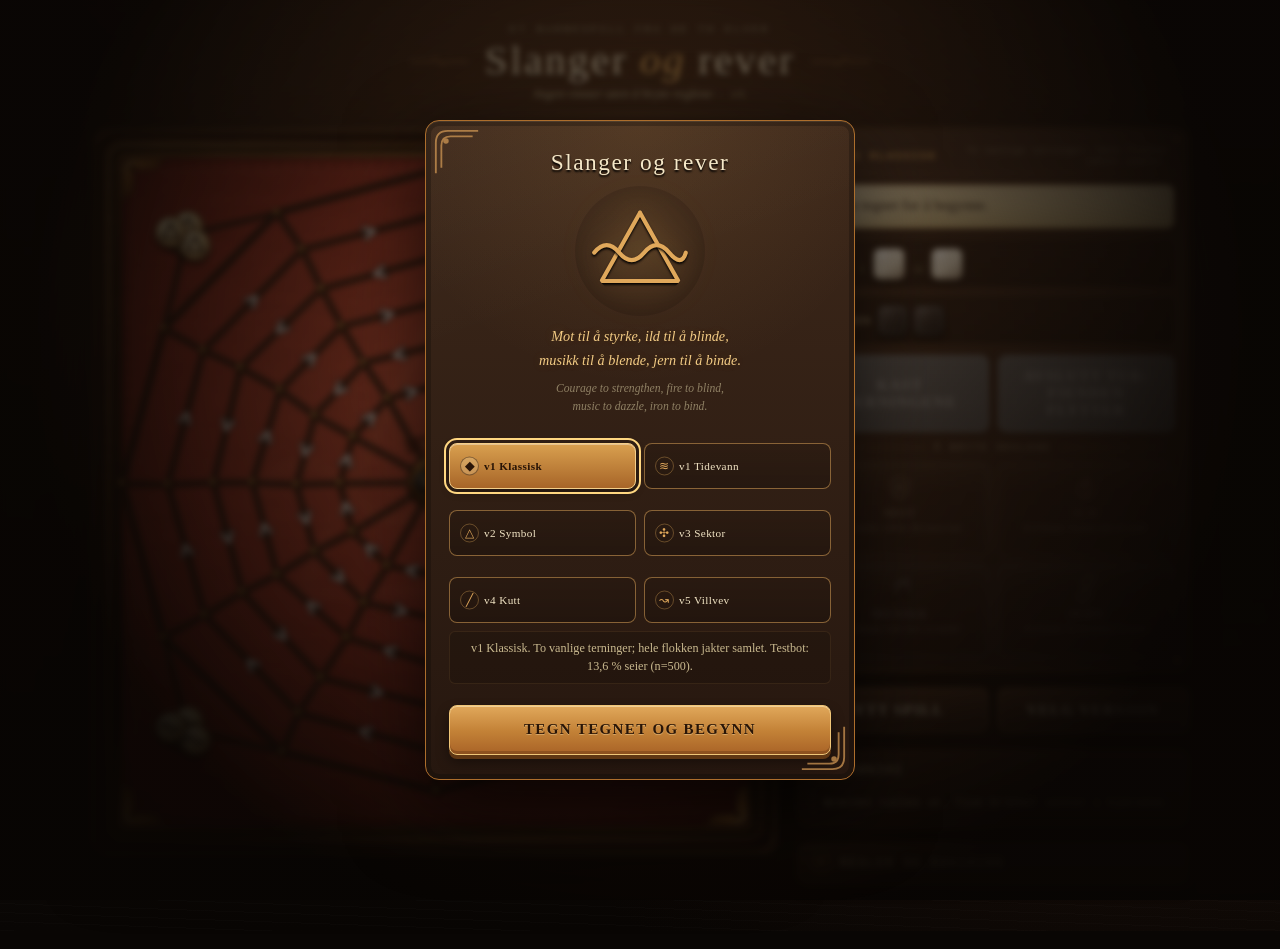
==== slanger-og-rever.html @ 3e31c3b3 "First upload" ====
<!doctype html>
<html lang="no">
<head>
<meta charset="utf-8">
<meta name="viewport" content="width=device-width, initial-scale=1, viewport-fit=cover">
<meta name="theme-color" content="#17100b">
<link rel="icon" href="data:image/svg+xml,%3Csvg xmlns='http://www.w3.org/2000/svg' viewBox='0 0 64 64'%3E%3Crect width='64' height='64' rx='12' fill='%2321160f'/%3E%3Cpath d='M32 8 54 50H10Z' fill='none' stroke='%23d9a052' stroke-width='5' stroke-linejoin='round'/%3E%3Cpath d='M4 33q8-11 16 0t16 0t16 0t16 0' fill='none' stroke='%23f0c879' stroke-width='4' stroke-linecap='round'/%3E%3C/svg%3E">
<title>Slanger og rever</title>
<style>
:root{
  color-scheme:dark;
  --table:#17100b;
  --table-deep:#090604;
  --table-glow:#4b2b18;
  --cloth:#a53324;
  --cloth-deep:#5d160f;
  --cloth-light:#c45238;
  --ink:#160d08;
  --ink-soft:#2d180e;
  --wood:#ecd9a8;
  --wood-light:#fff0c9;
  --wood-shadow:#aa824b;
  --wood-dark:#6d4727;
  --parchment:#f2e5c5;
  --parchment-dim:#c9b98f;
  --parchment-faint:#8f8064;
  --bronze:#ad6e2c;
  --bronze-bright:#e0a85b;
  --bronze-pale:#f2cb84;
  --bronze-dark:#65401a;
  --danger:#efbe54;
  --leather:#352317;
  --leather-deep:#21150f;
  --iron:#22201e;
  --focus:#ffd781;
  --radius:12px;
}
*{box-sizing:border-box;margin:0;padding:0;-webkit-tap-highlight-color:transparent}
html{background:var(--table-deep);scroll-behavior:smooth}
html,body{color:var(--parchment);font-family:Georgia,'Iowan Old Style','Palatino Linotype',serif}
body{
  min-height:100dvh;display:flex;flex-direction:column;align-items:center;position:relative;overflow-x:hidden;
  background:
    radial-gradient(1100px 560px at 50% -130px,rgba(140,78,37,.42),transparent 68%),
    radial-gradient(750px 460px at 15% 28%,rgba(87,47,24,.22),transparent 72%),
    radial-gradient(850px 520px at 88% 74%,rgba(63,31,17,.24),transparent 74%),
    repeating-linear-gradient(2deg,rgba(255,255,255,.012) 0 1px,transparent 1px 9px),
    linear-gradient(180deg,#261a12 0%,var(--table) 45%,var(--table-deep) 100%);
}
body::before{
  content:"";position:fixed;inset:0;pointer-events:none;z-index:-1;opacity:.25;
  background:
    repeating-radial-gradient(ellipse at 35% 20%,transparent 0 17px,rgba(234,188,116,.025) 18px 19px,transparent 20px 43px),
    linear-gradient(90deg,transparent 0 48%,rgba(0,0,0,.08) 50%,transparent 52%);
  mix-blend-mode:screen;
}
button,input,select,textarea{font:inherit}
button{touch-action:manipulation}
button:focus-visible,summary:focus-visible{outline:2px solid var(--focus);outline-offset:3px}

header{width:100%;max-width:650px;padding:19px 14px 9px;text-align:center;position:relative}
header::after{content:"";display:block;width:min(330px,72vw);height:1px;margin:11px auto 0;background:linear-gradient(90deg,transparent,rgba(224,168,91,.5),transparent)}
.eyebrow{font-family:ui-monospace,'Cascadia Mono',Menlo,Consolas,monospace;font-size:.61rem;letter-spacing:.32em;text-transform:uppercase;color:var(--parchment-dim);text-shadow:0 1px 0 #000}
h1{display:flex;align-items:center;justify-content:center;gap:12px;font-size:clamp(1.9rem,5vw,2.55rem);font-weight:400;letter-spacing:.065em;color:var(--parchment);line-height:1.08;margin-top:4px;text-shadow:0 2px 1px rgba(0,0,0,.8),0 0 22px rgba(224,168,91,.09)}
h1::before,h1::after{content:"";width:clamp(22px,8vw,68px);height:7px;opacity:.7;background:center/100% 100% no-repeat url("data:image/svg+xml,%3Csvg xmlns='http://www.w3.org/2000/svg' viewBox='0 0 100 12'%3E%3Cpath d='M1 6h36l7-5 12 10 7-5h36' fill='none' stroke='%23d49a55' stroke-width='2' stroke-linecap='round'/%3E%3C/svg%3E")}
h1::after{transform:scaleX(-1)}
h1 em{font-style:italic;color:var(--bronze-bright)}
.subtitle{font-style:italic;font-size:.84rem;color:var(--parchment-dim);margin-top:3px;text-shadow:0 1px 1px #000}
.vtag{font-style:normal;font-family:ui-monospace,monospace;font-size:.64rem;letter-spacing:.12em;opacity:.78}

main{width:100%;max-width:650px;padding:5px 12px 46px;display:flex;flex-direction:column;gap:12px}
#boardwrap{
  width:100%;position:relative;isolation:isolate;border-radius:16px;overflow:hidden;padding:3px;
  background:linear-gradient(145deg,#7b4a25 0%,#2b170d 34%,#160c08 64%,#704321 100%);
  border:1px solid rgba(235,180,98,.24);
  box-shadow:0 22px 48px rgba(0,0,0,.58),0 3px 8px rgba(0,0,0,.66),inset 0 1px 0 rgba(255,223,160,.18),inset 0 0 0 3px rgba(17,8,4,.65);
  animation:boardArrive .55s cubic-bezier(.2,.8,.2,1) both;
}
#boardwrap::before{content:"";position:absolute;inset:5px;border-radius:12px;pointer-events:none;z-index:2;box-shadow:inset 0 0 0 1px rgba(255,210,125,.14),inset 0 0 32px rgba(0,0,0,.2)}
#boardwrap::after{content:"";position:absolute;inset:3px;border-radius:13px;pointer-events:none;z-index:8;opacity:0}
#boardwrap.fx-mot::after{background:radial-gradient(circle at 50% 54%,rgba(255,214,111,.7),rgba(226,153,48,.16) 37%,transparent 68%);animation:powerBloom .72s ease-out}
#boardwrap.fx-ild::after{background:radial-gradient(circle at 50% 70%,rgba(255,126,46,.75),rgba(191,35,16,.2) 42%,transparent 72%);animation:powerBloom .78s ease-out}
#boardwrap.fx-mus::after{background:radial-gradient(circle at 30% 30%,rgba(140,188,197,.5),transparent 33%),radial-gradient(circle at 72% 68%,rgba(190,132,211,.45),transparent 40%);animation:powerBloom .92s ease-out}
#boardwrap.fx-jern::after{background:radial-gradient(circle at 50% 50%,rgba(221,230,226,.48),rgba(90,101,100,.14) 37%,transparent 70%);animation:powerBloom .72s ease-out}
#boardwrap>svg{display:block;width:100%;height:auto;user-select:none;touch-action:manipulation}

/* board pieces and interaction */
.piece{transition:transform .28s cubic-bezier(.2,.7,.2,1),filter .18s ease,opacity .18s ease;transform-box:fill-box;transform-origin:center;will-change:transform}
.dark-piece{transition:transform .36s cubic-bezier(.18,.72,.18,1),filter .18s ease,opacity .18s ease;will-change:transform}
.dark-piece.enemy-moving{filter:url(#pieceShadow) drop-shadow(0 0 9px rgba(255,214,133,.78))}
.tapnode{fill:transparent;cursor:pointer}
.tapnode:focus{outline:none;fill:rgba(239,190,84,.12);stroke:var(--bronze-pale);stroke-width:3.2;filter:url(#softGlow)}
.route-arrow,.route-arrow-glow{transition:stroke .18s ease,opacity .18s ease,stroke-width .18s ease}
#routeLegend{display:flex;align-items:center;justify-content:center;gap:8px 13px;flex-wrap:wrap;padding:5px 7px 1px;font:600 .58rem/1.25 ui-monospace,'Cascadia Mono',Menlo,monospace;letter-spacing:.06em;text-transform:uppercase;color:var(--parchment-dim)}
#routeLegend[hidden]{display:none}
.route-goal{width:100%;text-align:center;color:var(--bronze-pale);letter-spacing:.12em}
.route-key{display:inline-flex;align-items:center;gap:5px;white-space:nowrap}
.route-swatch{width:17px;height:4px;border-radius:4px;box-shadow:0 0 6px currentColor}
.route-swatch.shortest{color:#79e59a;background:currentColor}
.route-swatch.detour{color:#ffd166;background:currentColor}
.route-swatch.dead{color:#ff7868;background:currentColor}
.legal-link{stroke:rgba(246,201,107,.45);stroke-width:5;stroke-linecap:round;filter:url(#softGlow);pointer-events:none}
.legal-ring{fill:rgba(255,211,112,.08);stroke:var(--danger);stroke-width:3.4;filter:url(#softGlow);pointer-events:none;transform-box:fill-box;transform-origin:center;animation:legalPulse 1.35s ease-in-out infinite}
.legal-core{fill:var(--bronze-pale);stroke:#6d3b12;stroke-width:1.4;pointer-events:none}
.active-node-ring{fill:none;stroke:rgba(255,236,178,.62);stroke-width:2.2;stroke-dasharray:4 5;pointer-events:none;transform-box:fill-box;transform-origin:center;animation:slowSpin 8s linear infinite}
.selection-ring{opacity:0;fill:none;stroke:var(--bronze-pale);stroke-width:2.8;stroke-dasharray:6 4;filter:url(#softGlow);transform-box:fill-box;transform-origin:center}
.p-select .selection-ring{opacity:1;animation:selectedPulse 1.25s ease-in-out infinite}
.p-select{filter:url(#pieceShadow) drop-shadow(0 0 8px rgba(255,216,133,.66))}
.token-face{transition:opacity .18s ease,filter .18s ease}
.binding-mark{display:none;pointer-events:none}
.bound .binding-mark{display:block}
.bound .token-face{opacity:.52;filter:saturate(.35) brightness(.78)}
.dark-piece{outline:none}
.dark-piece.bind-target{cursor:pointer;transition:none;filter:url(#pieceShadow) drop-shadow(0 0 9px rgba(239,190,84,.96));animation:bindTarget 1.05s ease-in-out infinite}
.dark-piece.bind-target:focus{filter:url(#pieceShadow) drop-shadow(0 0 13px rgba(255,232,164,1))}
.fox-hopping{transition:transform .26s cubic-bezier(.16,.76,.18,1),filter .2s ease,opacity .18s ease;filter:url(#pieceShadow) drop-shadow(0 -9px 7px rgba(255,231,172,.82))}
.fox-over-marker{fill:rgba(131,193,214,.12);stroke:#8ec7da;stroke-width:3;stroke-dasharray:6 4;filter:url(#softGlow)}
.fox-over-core{fill:none;stroke:rgba(221,243,250,.9);stroke-width:2.1;stroke-linecap:round;stroke-linejoin:round;filter:url(#softGlow)}
.fox-land-marker{fill:rgba(239,190,84,.12);stroke:#efbe54;stroke-width:3.8;filter:url(#softGlow);animation:legalPulse 1s ease-in-out infinite}
.fox-land-outer{fill:none;stroke:rgba(255,235,186,.78);stroke-width:1.7;stroke-dasharray:2 4;filter:url(#softGlow)}
.fox-land-core{fill:#f2cb84;stroke:#6d3b12;stroke-width:1.3}
.sector-touch{fill:rgba(239,190,84,.08);stroke:var(--danger);stroke-width:4;opacity:.95;filter:url(#softGlow)}
.sector-home{stroke:var(--danger);stroke-width:9;stroke-linecap:round;opacity:.25;filter:url(#softGlow)}
.sector-label{fill:var(--bronze-pale);font:700 15px Georgia,serif;paint-order:stroke;stroke:var(--cloth-deep);stroke-width:4px}

/* HUD */
#hud{
  position:relative;overflow:hidden;border-radius:var(--radius);padding:12px;display:flex;flex-direction:column;gap:10px;
  background:
    radial-gradient(circle at 10px 10px,var(--bronze-bright) 0 1px,var(--bronze-dark) 1.5px 3px,transparent 3.5px),
    radial-gradient(circle at calc(100% - 10px) 10px,var(--bronze-bright) 0 1px,var(--bronze-dark) 1.5px 3px,transparent 3.5px),
    radial-gradient(circle at 10px calc(100% - 10px),var(--bronze-bright) 0 1px,var(--bronze-dark) 1.5px 3px,transparent 3.5px),
    radial-gradient(circle at calc(100% - 10px) calc(100% - 10px),var(--bronze-bright) 0 1px,var(--bronze-dark) 1.5px 3px,transparent 3.5px),
    linear-gradient(155deg,rgba(255,255,255,.035),transparent 28%),
    linear-gradient(180deg,#412b1d 0%,var(--leather) 43%,var(--leather-deep) 100%);
  border:1px solid rgba(221,155,72,.46);
  box-shadow:0 12px 30px rgba(0,0,0,.4),inset 0 1px 0 rgba(255,231,186,.08),inset 0 0 0 3px rgba(17,9,5,.28);
}
#hud::before{content:"";position:absolute;inset:5px;border:1px solid rgba(224,168,91,.1);border-radius:8px;pointer-events:none}
#modebar{display:flex;align-items:center;gap:8px;min-height:28px;padding:3px 7px 5px;border-bottom:1px solid rgba(224,168,91,.22);font-family:ui-monospace,'Cascadia Mono',Menlo,monospace;text-transform:uppercase;letter-spacing:.12em}
#modebar::before{content:"◆";display:grid;place-items:center;width:22px;height:22px;color:var(--bronze-pale);font-size:.72rem;border:1px solid rgba(224,168,91,.5);border-radius:50%;background:rgba(0,0,0,.2);box-shadow:inset 0 0 0 2px rgba(255,224,168,.04)}
body[data-mode="tidevann"] #modebar::before{content:"≋"}
body[data-mode="symbol"] #modebar::before{content:"△"}
body[data-mode="sektor"] #modebar::before{content:"✣"}
body[data-mode="kutt"] #modebar::before{content:"╱"}
body[data-mode="villvev"] #modebar::before{content:"↝"}
#modeBadge{color:var(--bronze-bright);font-size:.67rem;font-weight:700;white-space:nowrap}
#modeDescriptor{margin-left:auto;color:var(--parchment-faint);font-size:.57rem;letter-spacing:.05em;text-align:right;text-transform:none;line-height:1.25}
#status{position:relative;font-size:.94rem;line-height:1.45;min-height:3em;color:#2a1a0e;padding:10px 12px 10px 16px;border-radius:8px;background:
  linear-gradient(100deg,rgba(255,255,255,.25),transparent 32%),
  linear-gradient(180deg,#ead9ad,#cdb984);
  border:1px solid #7a5429;box-shadow:inset 0 0 18px rgba(96,53,16,.14),0 3px 7px rgba(0,0,0,.3);text-shadow:0 1px rgba(255,255,255,.35)}
#status::before{content:"";position:absolute;left:6px;top:8px;bottom:8px;width:3px;border-radius:3px;background:linear-gradient(var(--bronze-dark),var(--bronze-bright),var(--bronze-dark))}
#status b{color:#713510;font-weight:700}
#dicerow{display:grid;grid-template-columns:minmax(0,1fr) minmax(0,1fr);gap:8px;font-family:ui-monospace,'Cascadia Mono',Menlo,Consolas,monospace;font-size:.66rem;letter-spacing:.09em;text-transform:uppercase;color:var(--parchment-dim)}
.dicegrp{display:flex;align-items:center;align-content:center;gap:6px;min-height:49px;padding:7px 8px;border-radius:8px;background:linear-gradient(180deg,rgba(0,0,0,.22),rgba(0,0,0,.34));border:1px solid rgba(224,168,91,.18);box-shadow:inset 0 1px 6px rgba(0,0,0,.4)}
.die{width:32px;height:32px;border-radius:7px;position:relative;background:
  radial-gradient(circle at 30% 20%,rgba(255,255,255,.55),transparent 24%),
  linear-gradient(145deg,var(--wood-light),var(--wood) 55%,var(--wood-shadow));
  border:1px solid #8d6636;box-shadow:inset 0 -3px 2px rgba(104,66,25,.32),inset 0 1px 1px rgba(255,255,255,.55),0 3px 5px rgba(0,0,0,.46);display:grid;grid-template:repeat(3,1fr)/repeat(3,1fr);padding:4px;gap:1px;animation:dieDrop .22s ease-out both}
.die::after{content:"";position:absolute;inset:2px;border-radius:5px;border:1px solid rgba(255,255,255,.2);pointer-events:none}
.die.enemy{background:radial-gradient(circle at 30% 20%,rgba(255,255,255,.08),transparent 25%),linear-gradient(145deg,#574333,#2e2219 58%,#18110c);border-color:#17100b;box-shadow:inset 0 -3px 2px rgba(0,0,0,.45),inset 0 1px 1px rgba(255,255,255,.08),0 3px 5px rgba(0,0,0,.48)}
.die .pip{border-radius:50%;background:var(--ink);align-self:center;justify-self:center;width:5.4px;height:5.4px;box-shadow:inset 0 1px 1px rgba(255,255,255,.18)}
.die.enemy .pip{background:var(--wood);box-shadow:0 0 1px var(--wood-light)}
.die.empty{opacity:.25;filter:saturate(.45)}
.die.num{display:flex;align-items:center;justify-content:center;font:700 15px Georgia,serif;color:var(--ink)}
.die.sym{width:27px;height:27px;display:flex;align-items:center;justify-content:center;padding:3px}
#pdice,#edice{display:inline-flex;align-items:center;gap:4px;flex-wrap:wrap;min-height:32px}
.die-slot{display:inline-flex;align-items:flex-end;gap:2px}
.die-label{display:grid;place-items:center;min-width:16px;height:16px;padding:0 3px;border-radius:8px;font-size:.52rem;color:var(--bronze-pale);background:rgba(0,0,0,.35);border:1px solid rgba(224,168,91,.22);margin-bottom:1px}
#swapBtn,#undoBtn{background:none;border:0;color:var(--bronze-pale);font:inherit;text-decoration:none;cursor:pointer;padding:5px 3px;border-bottom:1px dotted currentColor;line-height:1}
#swapBtn:hover,#undoBtn:hover{color:#ffe3a5}
#swapBtn:disabled,#undoBtn:disabled{display:none}

#mainbtns{display:grid;grid-template-columns:1fr 1fr;gap:9px}
button.big{position:relative;isolation:isolate;overflow:hidden;width:100%;min-height:50px;padding:12px 10px;font-family:inherit;font-size:.94rem;letter-spacing:.09em;text-transform:uppercase;font-weight:700;color:#291507;text-shadow:0 1px rgba(255,238,192,.38);background:linear-gradient(180deg,#e1a85b 0%,#c38237 52%,#a96327 100%);border:1px solid #f0c678;border-radius:8px;cursor:pointer;box-shadow:inset 0 1px 0 rgba(255,245,209,.5),inset 0 -3px 0 rgba(91,49,16,.36),0 4px 0 #603713,0 7px 13px rgba(0,0,0,.42);transition:transform .12s ease,filter .18s ease,box-shadow .12s ease}
button.big::before{content:"";position:absolute;inset:0;z-index:-1;background:linear-gradient(110deg,transparent 18%,rgba(255,255,255,.25) 45%,transparent 70%);transform:translateX(-120%);transition:transform .45s ease}
button.big:hover:not(:disabled)::before{transform:translateX(120%)}
button.big:hover:not(:disabled){filter:brightness(1.08)}
button.big:active:not(:disabled){transform:translateY(3px);box-shadow:inset 0 1px 0 rgba(255,245,209,.45),inset 0 -1px 0 rgba(91,49,16,.34),0 1px 0 #603713,0 3px 8px rgba(0,0,0,.38)}
button.big:disabled{color:rgba(228,215,186,.42);text-shadow:none;background:linear-gradient(#625a50,#4d4842);border-color:#756e65;filter:saturate(.2);cursor:default;box-shadow:inset 0 1px 0 rgba(255,255,255,.05),0 2px 4px rgba(0,0,0,.26);transform:none}
#mainmenu{display:flex;gap:10px;margin:1px 0 2px}
#mainmenu button{flex:1;width:auto;min-height:44px;color:var(--parchment);text-shadow:0 1px #000;background:linear-gradient(180deg,#49301f,#2a1b12);border-color:rgba(224,168,91,.45);box-shadow:inset 0 1px 0 rgba(255,255,255,.06),inset 0 -2px 0 rgba(0,0,0,.28),0 3px 0 #130b07,0 6px 12px rgba(0,0,0,.34)}
#mainmenu button:hover:not(:disabled){background:linear-gradient(180deg,#583923,#302016)}

#cheatlabel{display:flex;align-items:center;gap:9px;font-family:ui-monospace,monospace;font-size:.59rem;letter-spacing:.23em;text-transform:uppercase;color:var(--parchment-faint);text-align:center}
#cheatlabel::before,#cheatlabel::after{content:"";height:1px;flex:1;background:linear-gradient(90deg,transparent,rgba(224,168,91,.3))}
#cheatlabel::after{transform:scaleX(-1)}
#cheats{display:grid;grid-template-columns:repeat(4,1fr);gap:7px}
.cheat{--power:#d4a259;position:relative;min-height:90px;padding:9px 7px 8px;border:1px solid color-mix(in srgb,var(--power) 72%,#5b371d);background:linear-gradient(180deg,color-mix(in srgb,var(--power) 10%,transparent),rgba(0,0,0,.12) 44%,rgba(0,0,0,.25));color:var(--parchment);border-radius:8px;cursor:pointer;font-family:inherit;display:flex;flex-direction:column;gap:3px;align-items:center;justify-content:flex-start;box-shadow:inset 0 1px 0 rgba(255,255,255,.05),0 2px 5px rgba(0,0,0,.24);transition:transform .14s ease,background .2s ease,box-shadow .2s ease,opacity .2s ease}
#chMot{--power:#e2b95e}#chIld{--power:#dc6a3d}#chMus{--power:#8faec6}#chJern{--power:#aab0a9}
.cheat::after{content:"";position:absolute;inset:4px;border-radius:5px;border:1px solid color-mix(in srgb,var(--power) 22%,transparent);pointer-events:none}
.cheat:hover:not(:disabled){transform:translateY(-2px);background:linear-gradient(180deg,color-mix(in srgb,var(--power) 20%,transparent),rgba(0,0,0,.13) 48%,rgba(0,0,0,.22));box-shadow:inset 0 1px 0 rgba(255,255,255,.08),0 5px 10px rgba(0,0,0,.34)}
.cheat-icon{display:grid;place-items:center;width:30px;height:30px;margin-bottom:1px;color:var(--power);filter:drop-shadow(0 2px 1px rgba(0,0,0,.7))}
.cheat-icon svg{width:28px;height:28px;overflow:visible}
.cheat-icon path,.cheat-icon circle,.cheat-icon line,.cheat-icon polyline{fill:none;stroke:currentColor;stroke-width:1.8;stroke-linecap:round;stroke-linejoin:round}
.cheat b{font-size:.73rem;letter-spacing:.12em;text-transform:uppercase;color:color-mix(in srgb,var(--power) 88%,#fff);font-weight:700}
.cheat-copy{font-size:.59rem;line-height:1.24;color:var(--parchment-dim);text-align:center}
.cheat:disabled{opacity:.31;cursor:default;transform:none;filter:saturate(.45)}
.cheat.armed{opacity:1;background:linear-gradient(180deg,color-mix(in srgb,var(--power) 35%,transparent),rgba(0,0,0,.1));border-color:var(--power);box-shadow:0 0 0 1px color-mix(in srgb,var(--power) 45%,transparent),0 0 16px color-mix(in srgb,var(--power) 30%,transparent),inset 0 0 16px color-mix(in srgb,var(--power) 15%,transparent);animation:armedGlow 1.2s ease-in-out infinite}

/* collapsible panels */
details{background:linear-gradient(180deg,rgba(52,34,22,.9),rgba(30,19,13,.94));border:1px solid rgba(173,110,44,.34);border-radius:10px;padding:10px 13px;box-shadow:inset 0 1px 0 rgba(255,255,255,.035),0 5px 14px rgba(0,0,0,.25)}
summary{cursor:pointer;font-size:.78rem;letter-spacing:.13em;text-transform:uppercase;font-family:ui-monospace,monospace;color:var(--parchment-dim);list-style:none;display:flex;align-items:center;gap:8px}
summary::-webkit-details-marker{display:none}
summary::before{content:"+";display:grid;place-items:center;width:18px;height:18px;border-radius:50%;border:1px solid rgba(224,168,91,.45);color:var(--bronze-bright);font-size:.78rem;line-height:1}
details[open]>summary::before{content:"–"}
#log{list-style:none;margin-top:9px;font-family:ui-monospace,'Cascadia Mono',Menlo,monospace;font-size:.72rem;line-height:1.55;color:var(--parchment-dim);max-height:190px;overflow-y:auto;display:flex;flex-direction:column-reverse;padding-right:4px;scrollbar-color:var(--bronze-dark) transparent}
#log li{padding:4px 0 4px 10px;border-left:2px solid rgba(224,168,91,.16)}
#log li b{color:var(--bronze-pale)}
#rules .prose{margin-top:9px;font-size:.87rem;line-height:1.62}
#rules h3{font-size:.72rem;letter-spacing:.16em;text-transform:uppercase;font-family:ui-monospace,monospace;color:var(--bronze-bright);margin:15px 0 5px;padding-bottom:4px;border-bottom:1px solid rgba(224,168,91,.15)}
#rules p{margin:7px 0;color:#dfd1ad}
#rules .src{font-size:.74rem;color:var(--parchment-faint);font-style:italic}
#rules .rules-sub{margin-top:10px;background:rgba(0,0,0,.12);border-color:rgba(176,122,60,.23);box-shadow:none}
#rules .rules-sub summary{font-size:.68rem;color:var(--bronze-bright)}
#rules .rules-sub>div{padding-top:5px}
.tablewrap{overflow-x:auto;margin:9px 0;border:1px solid rgba(224,168,91,.12);border-radius:7px}
.measurements{width:100%;border-collapse:collapse;font:normal .68rem ui-monospace,'Cascadia Mono',Menlo,monospace;color:var(--parchment-dim)}
.measurements th,.measurements td{padding:7px;border-bottom:1px solid rgba(205,189,151,.12);text-align:right;white-space:nowrap;background:rgba(0,0,0,.1)}
.measurements tr:last-child th,.measurements tr:last-child td{border-bottom:0}
.measurements th:first-child,.measurements td:first-child{text-align:left;color:var(--parchment)}

/* modal */
#overlay{border:0;padding:0;margin:0;width:100vw;max-width:none;height:100dvh;max-height:none;background:transparent;color:var(--parchment);overflow-y:auto;overscroll-behavior:contain}
#overlay::backdrop{background:radial-gradient(circle at 50% 38%,rgba(75,45,24,.28),rgba(8,5,3,.94) 72%);backdrop-filter:blur(3px)}
#overlay[open]{display:flex;align-items:center;justify-content:center;padding:max(18px,env(safe-area-inset-top)) max(18px,env(safe-area-inset-right)) max(18px,env(safe-area-inset-bottom)) max(18px,env(safe-area-inset-left))}
.panel{position:relative;isolation:isolate;max-width:430px;width:100%;margin:auto;padding:28px 23px 24px;text-align:center;border-radius:14px;color:var(--parchment);background:
  radial-gradient(circle at 50% 0,rgba(224,168,91,.12),transparent 38%),
  linear-gradient(160deg,rgba(255,255,255,.025),transparent 30%),
  linear-gradient(180deg,#3d281a,#26170f);
  border:1px solid var(--bronze);box-shadow:0 28px 80px rgba(0,0,0,.76),inset 0 1px 0 rgba(255,239,199,.09),inset 0 0 0 5px rgba(14,8,5,.28);animation:panelOpen .3s cubic-bezier(.2,.8,.2,1)}
.panel::before,.panel::after{content:"";position:absolute;width:46px;height:46px;pointer-events:none;opacity:.72;background:center/contain no-repeat url("data:image/svg+xml,%3Csvg xmlns='http://www.w3.org/2000/svg' viewBox='0 0 50 50'%3E%3Cpath d='M2 48V15Q2 2 15 2h33M8 42V18Q8 8 18 8h24' fill='none' stroke='%23d49a55' stroke-width='2'/%3E%3Ccircle cx='13' cy='13' r='3' fill='%23d49a55'/%3E%3C/svg%3E")}
.panel::before{left:8px;top:8px}.panel::after{right:8px;bottom:8px;transform:rotate(180deg)}
.panel h2{font-weight:400;letter-spacing:.065em;font-size:1.46rem;margin-bottom:9px;color:#f5e8c8;text-shadow:0 2px 2px #000}
.panel p{font-size:.89rem;line-height:1.52;margin:8px 0;color:var(--parchment)}
.panel .verse{font-style:italic;color:var(--bronze-pale);line-height:1.65;text-shadow:0 0 12px rgba(224,168,91,.15)}
.panel .verse-en{font-size:.73rem;color:var(--parchment-faint);font-style:italic}
.panel button{margin-top:13px}
#modes{display:grid;grid-template-columns:1fr 1fr;gap:8px;justify-content:center;margin:14px 0 4px}
.modebtn{position:relative;min-height:46px;padding:8px 7px 7px 34px;font-size:.7rem;letter-spacing:.035em;text-align:left;background:linear-gradient(180deg,rgba(0,0,0,.08),rgba(0,0,0,.2));border:1px solid rgba(224,168,91,.52);border-radius:8px;color:var(--parchment);cursor:pointer;margin-top:0;transition:transform .13s ease,background .18s ease,border-color .18s ease,box-shadow .18s ease}
.modebtn::before{position:absolute;left:10px;top:50%;transform:translateY(-50%);display:grid;place-items:center;width:17px;height:17px;border-radius:50%;border:1px solid rgba(224,168,91,.35);color:var(--bronze-bright);font-size:.72rem;content:"◆"}
.modebtn[data-mode="tidevann"]::before{content:"≋"}.modebtn[data-mode="symbol"]::before{content:"△"}.modebtn[data-mode="sektor"]::before{content:"✣"}.modebtn[data-mode="kutt"]::before{content:"╱"}.modebtn[data-mode="villvev"]::before{content:"↝"}
.modebtn:hover{transform:translateY(-1px);background:rgba(224,168,91,.09);border-color:var(--bronze-bright)}
.modebtn.selected{background:linear-gradient(180deg,#d9a04f,#a76528);border-color:#f5cf89;color:#271306;font-weight:700;box-shadow:inset 0 1px 0 rgba(255,255,255,.36),0 3px 9px rgba(0,0,0,.35)}
.modebtn.selected::before{color:#2a1508;border-color:rgba(42,21,8,.48);background:rgba(255,235,187,.25)}
#modes .modebtn:last-child:nth-child(odd){grid-column:1 / -1;justify-self:center;width:52%}
#modehint{font-size:.76rem;color:var(--parchment-dim);min-height:3.3em;padding:7px 10px;border-radius:6px;background:rgba(0,0,0,.14);border:1px solid rgba(224,168,91,.1)}
#signsvg{display:block;width:132px;height:132px;margin:2px auto 4px;padding:16px;border-radius:50%;background:radial-gradient(circle,rgba(224,168,91,.11),rgba(0,0,0,.12) 69%,transparent 70%);filter:drop-shadow(0 0 12px rgba(224,168,91,.12))}
#signsvg path{stroke:var(--bronze-bright);stroke-width:5;fill:none;stroke-linecap:round;stroke-linejoin:round;stroke-dasharray:600;stroke-dashoffset:600;animation:drawsign 2.35s ease forwards;filter:drop-shadow(0 2px 1px #000)}
#signsvg path.wave{animation-delay:.9s}

@keyframes boardArrive{from{opacity:0;transform:translateY(8px) scale(.985)}to{opacity:1;transform:none}}
@keyframes panelOpen{from{opacity:0;transform:translateY(12px) scale(.97)}to{opacity:1;transform:none}}
@keyframes drawsign{to{stroke-dashoffset:0}}
@keyframes dieDrop{from{opacity:.25;transform:translateY(-3px) rotate(-3deg)}to{opacity:1;transform:none}}
@keyframes legalPulse{0%,100%{transform:scale(.9);opacity:.7}50%{transform:scale(1.12);opacity:1}}
@keyframes selectedPulse{0%,100%{transform:scale(.92);opacity:.55}50%{transform:scale(1.08);opacity:1}}
@keyframes slowSpin{to{transform:rotate(360deg)}}
@keyframes bindTarget{0%,100%{opacity:.82}50%{opacity:1}}
@keyframes armedGlow{0%,100%{filter:brightness(1)}50%{filter:brightness(1.18)}}
@keyframes powerBloom{0%{opacity:0;transform:scale(.8)}22%{opacity:1}100%{opacity:0;transform:scale(1.08)}}

@media (max-width:520px){
  header{padding-top:14px}h1{gap:8px}h1::before,h1::after{width:26px}
  main{padding:4px 10px 36px;gap:10px}
  #boardwrap{border-radius:12px;padding:2px}
  #hud{padding:10px;gap:9px}
  #modeDescriptor{display:none}
  #status{font-size:.88rem;padding:9px 10px 9px 15px}
  #dicerow{grid-template-columns:1fr;gap:6px}
  .dicegrp{min-height:43px;padding:5px 7px}
  #mainbtns{gap:7px}
  button.big{min-height:48px;font-size:.86rem;letter-spacing:.07em;padding:10px 7px}
  #cheats{grid-template-columns:1fr 1fr}
  .cheat{min-height:86px;padding:8px 7px}
  .cheat-copy{font-size:.65rem}
  #mainmenu{gap:8px}
  #mainmenu button{font-size:.76rem;min-height:43px}
  .panel{padding:24px 17px 20px}
  #signsvg{width:116px;height:116px}
}
@media (max-width:360px){
  h1{font-size:1.65rem}.eyebrow{font-size:.53rem;letter-spacing:.25em}
  #mainbtns{grid-template-columns:1fr}
  #modes{grid-template-columns:1fr}.modebtn{width:100%!important;grid-column:auto!important}
}
@media (min-width:980px){
  header{max-width:1120px;padding-top:24px}
  main{max-width:1120px;display:grid;grid-template-columns:minmax(0,700px) minmax(320px,390px);grid-template-rows:auto auto auto 1fr;gap:16px 20px;align-items:start}
  #boardwrap{grid-column:1;grid-row:1 / span 4;position:sticky;top:16px}
  #hud{grid-column:2;grid-row:1}
  #mainmenu{grid-column:2;grid-row:2}
  #logbox{grid-column:2;grid-row:3}
  #rules{grid-column:2;grid-row:4}
  #rules[open]{max-height:56vh;overflow-y:auto}
  #dicerow{grid-template-columns:1fr}
  #cheats{grid-template-columns:1fr 1fr}
  .cheat{min-height:94px}
}
@media (max-height:640px){#overlay[open]{align-items:flex-start}.panel{margin:0 auto}}
@media (prefers-reduced-motion:reduce){
  html{scroll-behavior:auto}
  *,*::before,*::after{animation-duration:.001ms!important;animation-iteration-count:1!important;transition-duration:.001ms!important}
  #signsvg path{stroke-dashoffset:0}
}

</style>
</head>
<body>
<header>
  <div class="eyebrow">Et barnespill fra De to elver</div>
  <h1>Slanger <em>og</em> rever</h1>
  <div class="subtitle">Ingen vinner uten å bryte reglene <span class="vtag">· v5</span></div>
</header>

<main>
  <div id="boardwrap"></div>

  <section id="hud">
    <div id="modebar" aria-label="Valgt regelsett"><span id="modeBadge">v1 Klassisk</span><span id="modeDescriptor">To vanlige terninger; hele flokken jakter samlet.</span></div>
    <div id="routeLegend" hidden aria-live="polite">
      <span class="route-goal" id="routeGoal">Mål: ytterringen</span>
      <span class="route-key"><span class="route-swatch shortest"></span>korteste vei</span>
      <span class="route-key"><span class="route-swatch detour"></span>mulig omvei</span>
      <span class="route-key"><span class="route-swatch dead"></span>blindvei eller blokkert</span>
    </div>
    <div id="status" aria-live="polite">Tegn tegnet for å begynne.</div>
    <div id="dicerow">
      <div class="dicegrp">Dine <span id="pdice"></span><button id="swapBtn" disabled>bytt</button><button id="undoBtn" disabled>angre</button></div>
      <div class="dicegrp">Fienden <span id="edice"></span></div>
    </div>
    <div id="mainbtns">
      <button class="big" id="rollBtn" disabled>Kast terningene</button>
      <button class="big" id="darkBtn" disabled>Avslutt tur: fienden flytter</button>
    </div>
    <div id="cheatlabel">Å bryte reglene</div>
    <div id="cheats">
      <button class="cheat" id="chMot"><span class="cheat-icon" aria-hidden="true"><svg viewBox="0 0 32 32"><path d="M16 3 26 8v7c0 7-4 11-10 14C10 26 6 22 6 15V8Z"/><path d="m11 18 5-7 5 7M16 11v12"/></svg></span><b>Mot</b><span class="cheat-copy">til å styrke: dobler ditt neste kast</span></button>
      <button class="cheat" id="chIld"><span class="cheat-icon" aria-hidden="true"><svg viewBox="0 0 32 32"><path d="M17 3c1 6-4 7-2 12 2-2 4-4 4-7 5 4 8 9 6 14-2 5-7 7-12 6-6-1-9-6-7-11 1-3 4-5 6-8 0 4 2 6 5 7"/><path d="M16 18c3 2 3 6 0 8-3-2-3-5 0-8Z"/></svg></span><b>Ild</b><span class="cheat-copy">til å blinde: fienden står én runde</span></button>
      <button class="cheat" id="chMus"><span class="cheat-icon" aria-hidden="true"><svg viewBox="0 0 32 32"><path d="M12 23V8l13-3v15"/><path d="M12 12l13-3"/><ellipse cx="8.5" cy="24" rx="4.5" ry="3"/><ellipse cx="21.5" cy="21" rx="4.5" ry="3"/></svg></span><b>Musikk</b><span class="cheat-copy">til å blende: halv fart i to runder</span></button>
      <button class="cheat" id="chJern"><span class="cheat-icon" aria-hidden="true"><svg viewBox="0 0 32 32"><path d="M12 19 8 23a5 5 0 0 0 7 7l5-5a5 5 0 0 0 0-7"/><path d="m20 13 4-4a5 5 0 1 0-7-7l-5 5a5 5 0 0 0 0 7"/><path d="m11 21 10-10"/></svg></span><b>Jern</b><span class="cheat-copy">til å binde: lås én brikke for godt</span></button>
    </div>
  </section>

  <div id="mainmenu">
    <button class="big" id="resetBtn">Nytt spill</button>
    <button class="big" id="pickBtn">Velg versjon</button>
  </div>

  <details id="logbox" open>
    <summary>Krønike</summary>
    <ol id="log"></ol>
  </details>

  <details id="rules">
    <summary>Regler og bakgrunn</summary>
    <div class="prose">
      <section aria-labelledby="playRulesTitle">
        <h3 id="playRulesTitle">Slik spiller du</h3>
        <p>To svarte brikker starter i sentrum. Hver brikke som fortsatt lever må først berøre ytterringen og deretter komme hjem til sentrum. Du taper når begge er tatt; én gjenlevende brikke kan derfor fullføre alene.</p>
        <p>Kast to terninger. Når begge brikkene er aktive, får de én terning hver, og du kan bytte fordelingen før første steg. I v1–v4 bruker den siste aktive brikken summen; i v5 bruker den bare den høyeste terningen. Du kan stoppe før alle steg er brukt. Egne brikker blokkerer hverandre utenfor sentrum, men kan dele sentrum. Angre virker frem til fiendefasen begynner.</p>
        <p>Pilene viser lovlig retning. Under flyttefasen analyseres veven for den aktive brikken: grønne piler ligger på minst én korteste rute til det aktuelle målet, gule piler er gyldige omveier som fortsatt kan nå målet, og røde piler leder til en blindvei eller er blokkert. Områder brikken ikke kan nå fra sin nåværende posisjon tones ned. Du kan ikke gå inn på et hjørne eller et felt med en slange eller rev. Gule felt er alltid beregnet av den samme regelmotoren som utfører trekket.</p>
        <h3>Valgt regelsett: <span id="selectedModeName">v1 Klassisk</span></h3>
        <p id="selectedModeRules"></p>
        <h3>Å bryte reglene</h3>
        <p><b>Mot</b> dobler neste kast. <b>Ild</b> stanser neste fiendefase. <b>Musikk</b> svekker to fiendefaser. <b>Jern</b> åpner en egen målvalgstilstand: velg den markerte enkeltbrikken, også i en stabel, eller trykk Jern igjen/Esc for å avbryte. Hver kraft kan brukes én gang.</p>
        <h3>Betjening</h3>
        <p>Med tastatur bruker du Tab til brettet, piltastene mellom felt, Enter eller mellomrom for å velge eller flytte, og Home for sentrum. Dialoger holder fokus inne og kan lukkes med Esc når det finnes en trygg avbrytelse.</p>
      </section>

      <details class="rules-sub">
        <summary>Kanon og rekonstruksjon</summary>
        <div>
          <p>I bøkene er brettet en vev av linjer og piler, med ti slanger, ti rever, to svarte spillerbrikker, hjørnestabler, terninger og målet ut til kanten og tilbake. Fienden går så direkte mot spillerne som mulig, og berøring tar en brikke. Seks skårne terninger med slange- og revesymboler hører til Olvers sett.</p>
          <p>Geometrien, flatefordelingen, antall steg, artsbevegelsene, sektorretur, eikekuttene og kreftene som konkrete spillhandlinger er rekonstruert for denne versjonen. Like korteste valg avgjøres nå tilfeldig med et seedet tallgrunnlag, i stedet for skjult array- eller tegnerekkefølge.</p>
          <p class="src">Kilder i bokserien: The Shadow Rising k. 28, Lord of Chaos k. 22 og 33, Knife of Dreams k. 10 og Towers of Midnight.</p>
        </div>
      </details>

      <details class="rules-sub">
        <summary>Design og balansemålinger</summary>
        <div>
          <p>Målingene under bruker den samme grafen, legalitetsmotoren, reveregelen og tilfeldige likhetsavgjørelsen som spillet. Testboten søker aggressivt mot kanten og hjem, bruker tilgjengelige steg så lenge et lovlig trekk finnes, og bruker fare som tie-breaker mellom like god framdrift. Nesten alle botseire skjer med én gjenlevende brikke. Tallene beskriver denne policyen, ikke en universell vinnersjanse.</p>
          <div class="tablewrap">
            <table class="measurements">
              <thead><tr><th>Regelsett</th><th>Partier</th><th>Seier</th><th>95 % intervall</th><th>Runder</th></tr></thead>
              <tbody id="balanceTableBody"></tbody>
            </table>
          </div>
          <p id="powerMeasurement" class="src">Kraftkombinasjoner kan måles separat med den innebygde diagnostikkmotoren.</p>
        </div>
      </details>

      <details class="rules-sub">
        <summary>Versjonshistorikk</summary>
        <div>
          <p><b>v1</b>: Klassisk og Tidevann. <b>v2</b>: seks symbolterninger og artsulik bevegelse. <b>v3</b>: sektorretur. <b>v4</b>: kuttet vev. <b>v4.1</b>: feilrettinger, angre, målvalg for Jern, tastaturbetjening, seedet likhetsavgjørelse og en felles regelmotor for spill og målinger. <b>v5</b>: Villvev med tilfeldig retning på alle indre ringsegmenter og alle eikesegmenter; siste brikke bruker høyeste terning.</p>
        </div>
      </details>
    </div>
  </details>
</main>

<dialog id="overlay" aria-labelledby="dialogTitle">
  <div class="panel" id="panelcontent">
    <h2 id="dialogTitle">Slanger og rever</h2>
    <svg id="signsvg" viewBox="0 0 120 120">
      <path class="tri" d="M60 14 L106 96 L14 96 Z"/>
      <path class="wave" d="M8 62 Q 23 44, 38 62 T 68 62 T 98 62 T 118 62" transform="translate(-3,0)"/>
    </svg>
    <p class="verse">Mot til å styrke, ild til å blinde,<br>musikk til å blende, jern til å binde.</p>
    <p class="verse-en">Courage to strengthen, fire to blind,<br>music to dazzle, iron to bind.</p>
    <div id="modes">
      <button class="modebtn selected" data-mode="klassisk">v1 Klassisk</button>
      <button class="modebtn" data-mode="tidevann">v1 Tidevann</button>
      <button class="modebtn" data-mode="symbol">v2 Symbol</button>
      <button class="modebtn" data-mode="sektor">v3 Sektor</button>
      <button class="modebtn" data-mode="kutt">v4 Kutt</button>
      <button class="modebtn" data-mode="villvev">v5 Villvev</button>
    </div>
    <p id="modehint">v1 Klassisk. To vanlige terninger; hele flokken jakter samlet.</p>
    <button class="big" id="startBtn">Tegn tegnet og begynn</button>
  </div>
</dialog>

<script>
"use strict";

/* ================= rulesets ================= */
const RULESETS = {
  klassisk: {
    label: 'v1 Klassisk', topology: 'full', enemy: 'aggregate', returnRule: 'free',
    short: 'To vanlige terninger; hele flokken jakter samlet.',
    rules: 'Fienden kaster to vanlige terninger. Summen fordeles ett steg om gangen til den nærmeste bevegelige fiendebrikken, med høyst tre steg per brikke per runde.'
  },
  tidevann: {
    label: 'v1 Tidevann', topology: 'full', enemy: 'tide', returnRule: 'free',
    short: 'Slangene siger hver runde; revene får terningsummen.',
    rules: 'Alle ubundne slanger siger ett steg hver runde. Revene deler deretter summen av to terninger, med høyst fire steg per rev. Musikk halverer bare revenes del.'
  },
  symbol: {
    label: 'v2 Symbol', topology: 'full', enemy: 'symbols', returnRule: 'free',
    short: 'Seks symbolterninger og artsulik bevegelse.',
    rules: 'Fienden kaster seks symbolterninger. Hver slangeflate vekker én slange som åler to steg og kan følge ringene mot pilene. Hver revflate vekker én rev som gjør opptil to sprang på to felt. En rev tar bare brikken den lander på; springer den over en spillerbrikke, er brikken trygg og reven stanser etter landingen.'
  },
  sektor: {
    label: 'v3 Sektor', topology: 'full', enemy: 'symbols', returnRule: 'sector',
    short: 'Symbolreglene, men hjemveien må inn fra en fjern sektor.',
    rules: 'Som v2 Symbol. Når en brikke først berører ytterringen, lagres eiken den traff. Den kan bare gå inn i sentrum fra en eike minst fire sektorer unna. Inngangssektoren og gyldige hjem-eiker markeres på brettet.'
  },
  kutt: {
    label: 'v4 Kutt', topology: 'cut', enemy: 'symbols', returnRule: 'free',
    short: 'Symbolreglene på en vev med forskjøvne eikekutt.',
    rules: 'Som v2 Symbol, men annenhver eike er kuttet mellom ring 2 og 3, og de øvrige mellom ring 4 og 5. Ingen eike går ubrutt fra sentrum til kanten.'
  },
  villvev: {
    label: 'v5 Villvev', topology: 'wild', enemy: 'symbols', returnRule: 'free', soloRule: 'max',
    short: 'Alle indre ringsegmenter og eikesegmenter får ny, tilfeldig retning for hvert spill.',
    rules: 'Som v2 Symbol, men alle indre ringsegmenter og alle eikesegmenter er enveis. Hver enkelt pilretning trekkes på nytt for hvert spill. Ytterringen er fortsatt toveis, og hjørnelenkene slipper alltid fienden inn på brettet. Veven regenereres til det finnes minst én rettet rute som følger pilene fra sentrum til ytterringen, og minst én rettet rute som følger pilene fra ytterringen tilbake til sentrum; det trenger ikke være samme trasé. Gylne piler markerer eiker utover, grønne piler markerer eiker innover, blå piler viser ringer mot klokken, og grå piler viser ringer med klokken. Under spillerens flyttefase skifter pilene til navigasjonsfarger for den aktive brikken: grønn er korteste vei, gul er en mulig omvei, og rød er blindvei eller blokkert retning. Slangene følger de samme enveisretningene som spilleren og revene, men må svinge etter hvert skritt. Når bare én spillerbrikke er aktiv, bruker den den høyeste av de to terningene, ikke summen.'
  }
};

/* Patched after the reproducible simulation run. */
const BALANCE_STATS = {
  klassisk: {games:500,wins:68,rate:0.136,low:0.1087154434,high:0.1688350764,avgRounds:3.3,oneSurvivorWins:68},
  tidevann: {games:500,wins:43,rate:0.086,low:0.0644731424,high:0.1138398115,avgRounds:2.216,oneSurvivorWins:43},
  symbol: {games:500,wins:210,rate:0.42,low:0.3775093513,high:0.4637105432,avgRounds:4.918,oneSurvivorWins:174},
  sektor: {games:500,wins:48,rate:0.096,low:0.0731735047,high:0.1249869624,avgRounds:5.07,oneSurvivorWins:46},
  kutt: {games:500,wins:178,rate:0.356,low:0.3152745600,high:0.3989212500,avgRounds:5.484,oneSurvivorWins:153},
  villvev: {games:500,wins:26,rate:0.052,low:0.0357302651,high:0.0751011439,avgRounds:29.686,oneSurvivorWins:24}
};
const POWER_STATS = 'Bonusmåling for kreftene er ikke kjørt på nytt etter de siste endringene i slangebevegelse og v5-regler. Tallene i tabellen over er derimot oppdatert med en ny simulering (n=500 per modus).';

let mode = 'klassisk';
const rulesFor = (name = mode) => RULESETS[name];

/* ================= seeded randomness ================= */
function hashText(value){
  const text = String(value);
  let h = 2166136261;
  for (let i = 0; i < text.length; i++){
    h ^= text.charCodeAt(i);
    h = Math.imul(h, 16777619);
  }
  return h >>> 0;
}
class SeededRng {
  constructor(seed){ this.state = (seed >>> 0) || 0x6d2b79f5; }
  next(){
    let t = this.state += 0x6d2b79f5;
    t = Math.imul(t ^ (t >>> 15), t | 1);
    t ^= t + Math.imul(t ^ (t >>> 7), t | 61);
    return ((t ^ (t >>> 14)) >>> 0) / 4294967296;
  }
  int(max){ return max > 0 ? Math.floor(this.next() * max) : 0; }
  pick(items){ return items.length ? items[this.int(items.length)] : null; }
  d6(){ return 1 + this.int(6); }
  shuffled(items){
    const out = items.slice();
    for (let i = out.length - 1; i > 0; i--){
      const j = this.int(i + 1);
      [out[i], out[j]] = [out[j], out[i]];
    }
    return out;
  }
  fork(tag){ return new SeededRng(hashText(this.state + ':' + tag)); }
}
function randomSeed(){
  if (globalThis.crypto && crypto.getRandomValues){
    const value = new Uint32Array(1);
    crypto.getRandomValues(value);
    return value[0] >>> 0;
  }
  return hashText(Date.now() + ':' + performance.now());
}
const seedParam = new URLSearchParams(location.search).get('seed');
let seedSerial = 0;
function nextGameSeed(){
  if (seedParam !== null) return hashText(seedParam + ':' + seedSerial++);
  return randomSeed();
}

/* ================= graph ================= */
const S = 12, R = 6;
const nodes = [], id = {};
function addNode(key){ id[key] = nodes.length; nodes.push(key); }
addNode('C');
for (let r = 1; r <= R; r++) for (let s = 0; s < S; s++) addNode(r + ',' + s);
for (let k = 0; k < 4; k++) addNode('K' + k);
const N = nodes.length, CENTER = id.C;
const cornerLinks = [[1,2],[4,5],[7,8],[10,11]];
const ring6 = new Set(Array.from({length:S}, (_,s) => id[R + ',' + s]));
const isCorner = i => nodes[i][0] === 'K';
const spokeOfN = i => {
  const key = nodes[i];
  return (key === 'C' || key[0] === 'K') ? -1 : Number(key.split(',')[1]);
};
const circDist = (a,b) => {
  const d = Math.abs(a - b) % S;
  return Math.min(d, S - d);
};
const isCutEdge = (r,s,cut) => cut && ((s % 2 === 0 && r === 2) || (s % 2 === 1 && r === 4));

function bfs(src, adj, allowEdge){
  const dist = new Int16Array(N).fill(-1);
  dist[src] = 0;
  const queue = [src];
  for (let q = 0; q < queue.length; q++){
    const u = queue[q];
    for (const v of adj[u]){
      if (dist[v] !== -1) continue;
      if (allowEdge && !allowEdge(u, v)) continue;
      dist[v] = dist[u] + 1;
      queue.push(v);
    }
  }
  return dist;
}
function allPairs(adj){
  return Array.from({length:N}, (_,src) => bfs(src, adj));
}
function finalizeGraph(graph, includeSectorHome = false){
  graph.dist = allPairs(graph.out);
  graph.distSC = allPairs(graph.outSC);
  graph.outerDist = new Int16Array(N);
  for (let src = 0; src < N; src++){
    let best = 32767;
    for (const target of ring6){
      const distance = graph.dist[src][target];
      if (distance >= 0 && distance < best) best = distance;
    }
    graph.outerDist[src] = best === 32767 ? -1 : best;
  }
  graph.sectorHome = includeSectorHome ? Array.from({length:S}, (_,touchSpoke) => {
    const result = new Int16Array(N).fill(-1);
    for (let src = 0; src < N; src++){
      result[src] = bfs(src, graph.out, (u,v) => !(v === CENTER && circDist(spokeOfN(u), touchSpoke) < 4))[CENTER];
    }
    return result;
  }) : null;
  return graph;
}
function createGraph(cut){
  const out = nodes.map(() => []);
  const outSC = nodes.map(() => []);
  const dirEdges = [];
  const edge = (adj,a,b) => adj[id[a]].push(id[b]);
  const biedge = (adj,a,b) => { edge(adj,a,b); edge(adj,b,a); };

  for (let s = 0; s < S; s++) biedge(out, 'C', '1,' + s);
  for (let r = 1; r < R; r++) for (let s = 0; s < S; s++){
    if (!isCutEdge(r,s,cut)) biedge(out, r + ',' + s, (r + 1) + ',' + s);
  }
  for (let r = 1; r <= R; r++) for (let s = 0; s < S; s++){
    const a = r + ',' + s, clockwise = r + ',' + ((s + 1) % S);
    if (r === R) biedge(out, a, clockwise);
    else if (r % 2 === 1){ edge(out, a, clockwise); dirEdges.push([id[a], id[clockwise], 'ring']); }
    else { edge(out, clockwise, a); dirEdges.push([id[clockwise], id[a], 'ring']); }
  }
  for (let corner = 0; corner < 4; corner++) for (const spoke of cornerLinks[corner]) edge(out, 'K' + corner, R + ',' + spoke);

  for (let s = 0; s < S; s++) biedge(outSC, 'C', '1,' + s);
  for (let r = 1; r < R; r++) for (let s = 0; s < S; s++){
    if (!isCutEdge(r,s,cut)) biedge(outSC, r + ',' + s, (r + 1) + ',' + s);
  }
  for (let r = 1; r <= R; r++) for (let s = 0; s < S; s++){
    const a = r + ',' + s, clockwise = r + ',' + ((s + 1) % S);
    if (r === R) biedge(outSC, a, clockwise);
    else if (r % 2 === 1) edge(outSC, clockwise, a);
    else edge(outSC, a, clockwise);
  }
  for (let corner = 0; corner < 4; corner++) for (const spoke of cornerLinks[corner]) edge(outSC, 'K' + corner, R + ',' + spoke);

  return finalizeGraph({key:cut ? 'cut' : 'full', topology:cut ? 'cut' : 'full', cut, out, outSC, dirEdges, randomized:false}, !cut);
}
function reverseAdjacency(adj){
  const reversed = nodes.map(() => []);
  for (let from = 0; from < N; from++) for (const to of adj[from]) reversed[to].push(from);
  return reversed;
}
function wildCandidateIsPlayable(candidate){
  const fromCenter = bfs(CENTER,candidate.out);
  const toCenter = bfs(CENTER,reverseAdjacency(candidate.out));
  let outward = Infinity, homeward = Infinity;
  for (const outer of ring6){
    if (fromCenter[outer] >= 0) outward = Math.min(outward,fromCenter[outer]);
    if (toCenter[outer] >= 0) homeward = Math.min(homeward,toCenter[outer]);
  }
  const centerOut = candidate.out[CENTER].length;
  let centerIn = 0;
  for (let node = 0; node < N; node++) if (candidate.out[node].includes(CENTER)) centerIn++;
  return Number.isFinite(outward) && Number.isFinite(homeward) && centerOut >= 2 && centerIn >= 2 && outward <= 22 && homeward <= 22;
}
function createWildCandidate(seed,attempt){
  const random = new SeededRng(hashText(seed + ':villvev:' + attempt));
  const out = nodes.map(() => []);
  const outSC = nodes.map(() => []);
  const dirEdges = [];
  const edge = (adj,a,b) => adj[id[a]].push(id[b]);
  const biedge = (adj,a,b) => { edge(adj,a,b); edge(adj,b,a); };
  const oneWay = (a,b,kind) => {
    const forward = random.int(2) === 0;
    const from = forward ? a : b, to = forward ? b : a;
    edge(out,from,to);
    edge(outSC,to,from);
    dirEdges.push([id[from],id[to],kind]);
  };

  for (let spoke = 0; spoke < S; spoke++) oneWay('C','1,' + spoke,'spoke');
  for (let ring = 1; ring < R; ring++) for (let spoke = 0; spoke < S; spoke++){
    oneWay(ring + ',' + spoke,(ring + 1) + ',' + spoke,'spoke');
  }
  for (let ring = 1; ring <= R; ring++) for (let spoke = 0; spoke < S; spoke++){
    const a = ring + ',' + spoke, clockwise = ring + ',' + ((spoke + 1) % S);
    if (ring === R){ biedge(out,a,clockwise); biedge(outSC,a,clockwise); }
    else oneWay(a,clockwise,'ring');
  }
  // Hjørnelenkene er innslipp til selve veven, ikke randomiserte spillelinjer.
  for (let corner = 0; corner < 4; corner++) for (const spoke of cornerLinks[corner]){
    edge(out,'K' + corner,R + ',' + spoke);
    edge(outSC,'K' + corner,R + ',' + spoke);
  }
  return {key:'wild:' + seed + ':' + attempt,topology:'wild',seed,attempt,cut:false,out,outSC,dirEdges,randomized:true};
}
function createWildGraph(seed){
  for (let attempt = 0; attempt < 512; attempt++){
    const candidate = createWildCandidate(seed,attempt);
    if (wildCandidateIsPlayable(candidate)) return finalizeGraph(candidate,false);
  }
  throw new Error('Klarte ikke å lage en spillbar villvev for frø ' + seed + '.');
}
const GRAPHS = {full:createGraph(false), cut:createGraph(true)};
function graphForMode(modeName,seed){
  const rule = rulesFor(modeName);
  return rule.topology === 'wild' ? createWildGraph(seed) : GRAPHS[rule.topology];
}
let graph = GRAPHS.full;

/* ================= shared rules engine ================= */
const Engine = {
  activePlayerIndices(state){
    const result = [];
    state.players.forEach((p,index) => { if (p.alive && !p.done) result.push(index); });
    return result;
  },
  darkOccupied(state, exceptIndex = -1){
    const occupied = new Set();
    state.dark.forEach((d,index) => { if (index !== exceptIndex) occupied.add(d.pos); });
    return occupied;
  },
  playerBlocks(state, node, movingIndex){
    if (node === CENTER) return false;
    return state.players.some((p,index) => index !== movingIndex && p.alive && !p.done && p.pos === node);
  },
  sectorBanned(player, from, to, rules){
    return rules.returnRule === 'sector' && player.touched && to === CENTER &&
      circDist(spokeOfN(from), player.touchSpoke) < 4;
  },
  legalMoves(state, discIndex, rules, currentGraph){
    const player = state.players[discIndex];
    if (!player || !player.alive || player.done || player.steps <= 0) return [];
    const occupied = this.darkOccupied(state);
    return currentGraph.out[player.pos].filter(node =>
      !occupied.has(node) &&
      !isCorner(node) &&
      !this.playerBlocks(state, node, discIndex) &&
      !this.sectorBanned(player, player.pos, node, rules)
    );
  },
  nearestTargets(state, from, distanceMatrix){
    const targetNodes = [...new Set(this.activePlayerIndices(state).map(index => state.players[index].pos))];
    let minDistance = Infinity;
    let targets = [];
    for (const target of targetNodes){
      const distance = distanceMatrix[from][target];
      if (distance < 0) continue;
      if (distance < minDistance){ minDistance = distance; targets = [target]; }
      else if (distance === minDistance) targets.push(target);
    }
    return targets.length ? {distance:minDistance, targets} : null;
  },
  choosePursuer(state, predicate, distanceMatrix, random){
    let minDistance = Infinity;
    let tied = [];
    state.dark.forEach((piece,index) => {
      if (!predicate(piece,index)) return;
      const info = this.nearestTargets(state, piece.pos, distanceMatrix);
      if (!info) return;
      if (info.distance < minDistance){ minDistance = info.distance; tied = [{index,info}]; }
      else if (info.distance === minDistance) tied.push({index,info});
    });
    if (!tied.length) return null;
    const chosen = random.pick(tied);
    return {index:chosen.index, target:random.pick(chosen.info.targets), distance:chosen.info.distance};
  },
  turningAngle(prev, from, to){
    if (prev == null || prev < 0) return null;
    const ax = XY[from][0] - XY[prev][0], ay = XY[from][1] - XY[prev][1];
    const bx = XY[to][0] - XY[from][0], by = XY[to][1] - XY[from][1];
    const al = Math.hypot(ax,ay), bl = Math.hypot(bx,by);
    if (!al || !bl) return null;
    let cos = (ax * bx + ay * by) / (al * bl);
    cos = Math.max(-1,Math.min(1,cos));
    return Math.acos(cos) * 180 / Math.PI;
  },
  isTurningStep(prev, from, to){
    const angle = this.turningAngle(prev,from,to);
    return angle == null ? true : angle >= 25 && angle <= 155;
  },
  chooseAdvance(state, darkIndex, from, target, adj, distanceMatrix, random, options = {}){
    const currentDistance = distanceMatrix[from][target];
    if (currentDistance <= 0) return -1;
    let candidates = adj[from].filter(node => distanceMatrix[node][target] === currentDistance - 1);
    if (!candidates.length) return -1;
    if (options.turnFrom != null && options.turnFrom >= 0){
      candidates = candidates.filter(node => this.isTurningStep(options.turnFrom, from, node));
      if (!candidates.length) return -1;
    }
    const occupied = this.darkOccupied(state, darkIndex);
    const free = candidates.filter(node => !occupied.has(node));
    return random.pick(free.length ? free : candidates);
  },
  moveSnakeOne(state, darkIndex, adj, distanceMatrix, random){
    const piece = state.dark[darkIndex];
    const info = this.nearestTargets(state, piece.pos, distanceMatrix);
    if (!info) return {moved:false, captured:[]};
    const target = random.pick(info.targets);
    const next = this.chooseAdvance(state, darkIndex, piece.pos, target, adj, distanceMatrix, random, {turnFrom:piece.lastFrom});
    if (next < 0) return {moved:false, captured:[]};
    const from = piece.pos;
    piece.pos = next;
    piece.lastFrom = from;
    return {moved:true, from, to:next, captured:this.captureAt(state, next)};
  },
  captureAt(state, node){
    const captured = [];
    state.players.forEach((player,index) => {
      if (player.alive && !player.done && player.pos === node){
        player.alive = false;
        captured.push(index);
      }
    });
    return captured;
  },
  moveDarkOne(state, darkIndex, target, adj, distanceMatrix, random){
    const piece = state.dark[darkIndex];
    const next = this.chooseAdvance(state, darkIndex, piece.pos, target, adj, distanceMatrix, random);
    if (next < 0) return {moved:false, captured:[]};
    piece.pos = next;
    return {moved:true, from:null, to:next, captured:this.captureAt(state, next)};
  },
  planFoxHop(state, darkIndex, currentGraph, random){
    const piece = state.dark[darkIndex];
    const info = this.nearestTargets(state, piece.pos, currentGraph.dist);
    if (!info) return null;
    const target = random.pick(info.targets);
    if (info.distance === 1){
      const mid = target;
      const occupied = this.darkOccupied(state, darkIndex);
      const landingCandidates = currentGraph.out[mid].filter(node => node !== piece.pos);
      if (!landingCandidates.length) return null;
      const free = landingCandidates.filter(node => !occupied.has(node));
      const land = random.pick(free.length ? free : landingCandidates);
      const overPlayers = this.activePlayerIndices(state).filter(index => state.players[index].pos === mid);
      return {mid, land, leapt:true, overPlayers};
    }
    const mid = this.chooseAdvance(state, darkIndex, piece.pos, target, currentGraph.out, currentGraph.dist, random);
    if (mid < 0) return null;
    const land = this.chooseAdvance(state, darkIndex, mid, target, currentGraph.out, currentGraph.dist, random);
    if (land < 0) return null;
    return {mid, land, leapt:false, overPlayers:[]};
  }
};

/* ================= geometry ================= */
const CX = 360, CY = 372;
function jit(key, salt){ return ((hashText(key + salt) % 1000) / 1000 - .5) * 6; }
function nodeXY(index){
  const key = nodes[index];
  if (key === 'C') return [CX, CY];
  if (key[0] === 'K'){
    const corner = Number(key[1]);
    const angle = (-45 + corner * 90) * Math.PI / 180;
    return [CX + 372 * Math.cos(angle), CY + 372 * Math.sin(angle)];
  }
  const [ring,spoke] = key.split(',').map(Number);
  const radius = 330 - 46 * (R - ring);
  const angle = (spoke * 30 - 90) * Math.PI / 180;
  return [CX + radius * Math.cos(angle) + jit(key,'x'), CY + radius * Math.sin(angle) + jit(key,'y')];
}
const XY = nodes.map((_,index) => nodeXY(index));

/* ================= board SVG ================= */
const NS = 'http://www.w3.org/2000/svg';
function el(tag, attributes, parent){
  const element = document.createElementNS(NS, tag);
  for (const key in attributes) element.setAttribute(key, attributes[key]);
  if (parent) parent.appendChild(element);
  return element;
}
const svg = el('svg',{viewBox:'0 0 720 764', role:'group', 'aria-label':'Spillebrett for Slanger og rever'});
document.getElementById('boardwrap').appendChild(svg);
const defs = el('defs',{},svg);
defs.innerHTML = `
  <linearGradient id="frameWood" x1="0" y1="0" x2="1" y2="1">
    <stop offset="0" stop-color="#7b4a24"/><stop offset=".18" stop-color="#3c2112"/>
    <stop offset=".48" stop-color="#1c0e08"/><stop offset=".77" stop-color="#5d351a"/><stop offset="1" stop-color="#2b160d"/>
  </linearGradient>
  <linearGradient id="frameBevel" x1="0" y1="0" x2="0" y2="1">
    <stop offset="0" stop-color="#a86a31"/><stop offset=".16" stop-color="#593016"/><stop offset=".84" stop-color="#1a0d07"/><stop offset="1" stop-color="#70401e"/>
  </linearGradient>
  <linearGradient id="brassGradient" x1="0" y1="0" x2="1" y2="1">
    <stop offset="0" stop-color="#f0c879"/><stop offset=".25" stop-color="#be7931"/><stop offset=".55" stop-color="#714017"/><stop offset=".82" stop-color="#d89a49"/><stop offset="1" stop-color="#8b531f"/>
  </linearGradient>
  <radialGradient id="clothGradient" cx="45%" cy="36%" r="80%">
    <stop offset="0" stop-color="#bd4933"/><stop offset=".43" stop-color="#a33224"/><stop offset=".8" stop-color="#7b2118"/><stop offset="1" stop-color="#57130e"/>
  </radialGradient>
  <radialGradient id="boneGradient" cx="31%" cy="22%" r="86%">
    <stop offset="0" stop-color="#fff2c9"/><stop offset=".42" stop-color="#e8d39f"/><stop offset=".78" stop-color="#c29e62"/><stop offset="1" stop-color="#8d6536"/>
  </radialGradient>
  <radialGradient id="ironGradient" cx="32%" cy="24%" r="85%">
    <stop offset="0" stop-color="#514a43"/><stop offset=".38" stop-color="#292522"/><stop offset=".78" stop-color="#100e0d"/><stop offset="1" stop-color="#050404"/>
  </radialGradient>
  <radialGradient id="studGradient" cx="34%" cy="25%" r="78%">
    <stop offset="0" stop-color="#e1a655"/><stop offset=".34" stop-color="#8d531f"/><stop offset=".75" stop-color="#31180c"/><stop offset="1" stop-color="#110806"/>
  </radialGradient>
  <linearGradient id="ironBand" x1="0" y1="0" x2="1" y2="1">
    <stop offset="0" stop-color="#d7d6cb"/><stop offset=".32" stop-color="#696d6c"/><stop offset=".7" stop-color="#242729"/><stop offset="1" stop-color="#8b918e"/>
  </linearGradient>
  <pattern id="woodGrain" width="120" height="36" patternUnits="userSpaceOnUse">
    <path d="M-12 8 C18 -2 38 16 70 7 S118 10 142 0 M-20 24 C12 13 38 31 72 22 S118 28 145 15" fill="none" stroke="#d8964e" stroke-opacity=".13" stroke-width="2"/>
    <path d="M8 14 C25 7 38 19 55 13 S85 11 109 17" fill="none" stroke="#120805" stroke-opacity=".23" stroke-width="1.2"/>
  </pattern>
  <pattern id="clothWeave" width="8" height="8" patternUnits="userSpaceOnUse">
    <path d="M0 1H8M0 5H8" stroke="#ffd6ad" stroke-opacity=".055" stroke-width="1"/>
    <path d="M1 0V8M5 0V8" stroke="#2c0605" stroke-opacity=".09" stroke-width="1"/>
  </pattern>
  <filter id="boardShadow" x="-12%" y="-12%" width="124%" height="128%">
    <feDropShadow dx="0" dy="7" stdDeviation="7" flood-color="#000" flood-opacity=".58"/>
  </filter>
  <filter id="clothNoise" x="-5%" y="-5%" width="110%" height="110%">
    <feTurbulence type="fractalNoise" baseFrequency=".018 .13" numOctaves="2" seed="17" result="noise"/>
    <feColorMatrix in="noise" type="matrix" values="0 0 0 0 0 0 0 0 0 0 0 0 0 0 0 .12 .12 .12 0 0" result="alpha"/>
    <feBlend in="SourceGraphic" in2="alpha" mode="multiply"/>
  </filter>
  <filter id="pieceShadow" x="-70%" y="-70%" width="240%" height="250%">
    <feDropShadow dx="0" dy="3" stdDeviation="2.2" flood-color="#000" flood-opacity=".65"/>
  </filter>
  <filter id="softGlow" x="-120%" y="-120%" width="340%" height="340%">
    <feGaussianBlur stdDeviation="2.2" result="blur"/><feMerge><feMergeNode in="blur"/><feMergeNode in="SourceGraphic"/></feMerge>
  </filter>
  <filter id="webShadow" x="-30%" y="-30%" width="160%" height="160%">
    <feGaussianBlur stdDeviation=".65"/>
  </filter>
`;
const frameG = el('g',{filter:'url(#boardShadow)','aria-hidden':'true'},svg);
el('rect',{x:4,y:4,width:712,height:756,rx:20,fill:'url(#frameWood)',stroke:'#090402','stroke-width':4},frameG);
el('rect',{x:7,y:7,width:706,height:750,rx:18,fill:'url(#woodGrain)',opacity:.72},frameG);
el('rect',{x:14,y:14,width:692,height:736,rx:14,fill:'none',stroke:'url(#brassGradient)','stroke-width':2.2,opacity:.72},frameG);
el('rect',{x:20,y:20,width:680,height:724,rx:11,fill:'url(#frameBevel)',stroke:'#100704','stroke-width':3},frameG);
const clothG = el('g',{filter:'url(#clothNoise)','aria-hidden':'true'},svg);
el('rect',{x:28,y:28,width:664,height:708,rx:8,fill:'url(#clothGradient)',stroke:'#3d0d09','stroke-width':3},clothG);
el('rect',{x:28,y:28,width:664,height:708,rx:8,fill:'url(#clothWeave)',opacity:.78},clothG);
el('rect',{x:36,y:36,width:648,height:692,rx:5,fill:'none',stroke:'#2b0c08','stroke-width':1.4,'stroke-dasharray':'8 7',opacity:.72},svg);
el('rect',{x:41,y:41,width:638,height:682,rx:3,fill:'none',stroke:'rgba(255,210,143,.15)','stroke-width':1},svg);
function addCornerMount(x,y,rotation){
  const group = el('g',{transform:'translate(' + x + ' ' + y + ') rotate(' + rotation + ')','aria-hidden':'true'},svg);
  el('path',{d:'M0 46 V12 Q0 0 12 0 H46 L34 12 H15 Q12 12 12 15 V34 Z',fill:'url(#brassGradient)',stroke:'#3c210d','stroke-width':1.5,opacity:.92},group);
  el('circle',{cx:10,cy:10,r:3.1,fill:'url(#studGradient)',stroke:'#2c1609','stroke-width':1},group);
}
addCornerMount(28,28,0); addCornerMount(692,28,90); addCornerMount(692,736,180); addCornerMount(28,736,270);
const watermarkG = el('g',{fill:'none',stroke:'#f6c987','stroke-width':15,'stroke-linecap':'round','stroke-linejoin':'round',opacity:.035,'aria-hidden':'true'},svg);
el('path',{d:'M360 193 L503 490 L217 490 Z'},watermarkG);
el('path',{d:'M170 382 Q220 323 270 382 T370 382 T470 382 T570 382'},watermarkG);
const webShadowG = el('g',{stroke:'rgba(28,7,4,.62)','stroke-linecap':'round',fill:'none',filter:'url(#webShadow)','aria-hidden':'true'},svg);
const haloG = el('g',{stroke:'rgba(255,208,137,.18)','stroke-linecap':'round',fill:'none','aria-hidden':'true'},svg);
const webG = el('g',{stroke:'#170d08','stroke-width':3.1,'stroke-linecap':'round',fill:'none','aria-hidden':'true'},svg);
const chevShadowG = el('g',{fill:'none',stroke:'rgba(35,8,4,.72)','stroke-linecap':'round','stroke-linejoin':'round',filter:'url(#webShadow)','aria-hidden':'true'},svg);
const chevG = el('g',{fill:'none',stroke:'#170d08','stroke-width':3.15,'stroke-linecap':'round','stroke-linejoin':'round','aria-hidden':'true'},svg);
const arrowVisuals = [];
function line(a,b,width){
  const w = width || 3.1;
  el('line',{x1:XY[a][0],y1:XY[a][1],x2:XY[b][0],y2:XY[b][1],'stroke-width':w+5},webShadowG);
  el('line',{x1:XY[a][0],y1:XY[a][1],x2:XY[b][0],y2:XY[b][1],'stroke-width':w+2.1},haloG);
  el('line',{x1:XY[a][0],y1:XY[a][1],x2:XY[b][0],y2:XY[b][1],'stroke-width':w},webG);
}
function drawWeb(currentGraph){
  webShadowG.innerHTML = ''; haloG.innerHTML = ''; webG.innerHTML = ''; chevShadowG.innerHTML = ''; chevG.innerHTML = '';
  arrowVisuals.length = 0;
  for (let s = 0; s < S; s++) line(CENTER, id['1,' + s]);
  for (let r = 1; r < R; r++) for (let s = 0; s < S; s++){
    if (!isCutEdge(r,s,currentGraph.cut)) line(id[r + ',' + s], id[(r + 1) + ',' + s]);
  }
  for (let r = 1; r <= R; r++) for (let s = 0; s < S; s++){
    line(id[r + ',' + s], id[r + ',' + ((s + 1) % S)], r === R ? 4 : 3.1);
  }
  for (let k = 0; k < 4; k++) for (const s of cornerLinks[k]) line(id['K' + k], id[R + ',' + s], 2.55);
  for (const [a,b,kind] of currentGraph.dirEdges){
    const mx = (XY[a][0] + XY[b][0]) / 2, my = (XY[a][1] + XY[b][1]) / 2;
    const angle = Math.atan2(XY[b][1] - XY[a][1], XY[b][0] - XY[a][0]) * 180 / Math.PI;
    const scale = kind === 'spoke' ? .76 : .9;
    const transform = 'translate(' + mx + ' ' + my + ') rotate(' + angle + ') scale(' + scale + ')';
    let main = '#8ec7da', glow = 'rgba(160,215,235,.24)';
    const keyA = nodes[a], keyB = nodes[b];
    if (kind === 'spoke'){
      const radiusOf = key => key === 'C' ? 0 : (key[0] === 'K' ? R + 1 : Number(key.split(',')[0]));
      const outward = radiusOf(keyB) > radiusOf(keyA);
      main = outward ? '#f0d38e' : '#6fbe70';
      glow = outward ? 'rgba(255,224,158,.24)' : 'rgba(144,227,150,.22)';
    } else {
      const spokeA = Number(keyA.split(',')[1]), spokeB = Number(keyB.split(',')[1]);
      const clockwise = ((spokeB - spokeA + S) % S) === 1;
      main = clockwise ? '#9a9a9a' : '#66acd9';
      glow = clockwise ? 'rgba(190,190,190,.22)' : 'rgba(125,197,238,.24)';
    }
    el('path',{d:'M-6 -5.8 L5.8 0 L-6 5.8','stroke-width':8.4,stroke:'rgba(35,8,4,.72)',transform},chevShadowG);
    const glowPath = el('path',{d:'M-6 -5.8 L5.8 0 L-6 5.8','stroke-width':5.8,stroke:glow,transform,class:'route-arrow-glow'},haloG);
    const arrowPath = el('path',{d:'M-6 -5.8 L5.8 0 L-6 5.8',stroke:main,transform,class:'route-arrow','data-from':a,'data-to':b,'data-route-state':'base'},chevG);
    arrowVisuals.push({from:a,to:b,kind,path:arrowPath,glowPath,baseMain:main,baseGlow:glow});
  }
}
drawWeb(graph);
const dotG = el('g',{'aria-hidden':'true'},svg);
for (let i = 0; i < N; i++){
  if (isCorner(i)){
    el('rect',{x:XY[i][0]-11,y:XY[i][1]-11,width:22,height:22,rx:3,transform:'rotate(45 ' + XY[i][0] + ' ' + XY[i][1] + ')',fill:'rgba(31,13,7,.72)',stroke:'url(#brassGradient)','stroke-width':2.2},dotG);
    el('circle',{cx:XY[i][0],cy:XY[i][1],r:3.2,fill:'url(#studGradient)',stroke:'#180b06','stroke-width':1},dotG);
  } else if (i === CENTER){
    const hub = el('g',{transform:'translate(' + CX + ' ' + CY + ')'},dotG);
    el('circle',{r:32,fill:'rgba(30,9,5,.52)',stroke:'rgba(255,212,144,.13)','stroke-width':2},hub);
    el('circle',{r:27,fill:'url(#brassGradient)',stroke:'#3d200d','stroke-width':2},hub);
    el('circle',{r:22,fill:'url(#ironGradient)',stroke:'#0a0503','stroke-width':2},hub);
    el('circle',{r:16,fill:'none',stroke:'rgba(240,200,126,.42)','stroke-width':1.3,'stroke-dasharray':'2 4'},hub);
    for (let a = 0; a < 4; a++) el('line',{x1:0,y1:-25,x2:0,y2:-29,stroke:'#f1c87b','stroke-width':2,transform:'rotate(' + (a*90) + ')'},hub);
  } else {
    el('circle',{cx:XY[i][0],cy:XY[i][1],r:5.1,fill:'url(#studGradient)',stroke:'#150a06','stroke-width':1.25},dotG);
    el('circle',{cx:XY[i][0]-1.4,cy:XY[i][1]-1.5,r:1.1,fill:'rgba(255,225,165,.48)'},dotG);
  }
}
const homePlaque = el('g',{'aria-hidden':'true'},svg);
el('path',{d:'M326 326 Q360 316 394 326 L389 343 Q360 336 331 343 Z',fill:'rgba(43,15,9,.52)',stroke:'rgba(224,168,91,.22)','stroke-width':1},homePlaque);
el('text',{x:CX,y:CY-37,'text-anchor':'middle','font-size':12,'font-style':'italic',fill:'#e5bd79',opacity:.86,'font-family':'Georgia,serif','letter-spacing':1.2},homePlaque).textContent='hjem';
const sectorG = el('g',{'aria-hidden':'true'},svg);
const legalG = el('g',{'aria-hidden':'true'},svg);
const hopFxG = el('g',{'aria-hidden':'true'},svg);
const pieceG = el('g',{},svg);
const tapG = el('g',{},svg);
const tapNodes = [];
let rovingNode = CENTER;
function setRovingNode(index, focus = false){
  if (index < 0 || index >= N) return;
  rovingNode = index;
  updateNodeAccessibility();
  if (focus) tapNodes[index].focus();
}
function directionalNode(from, key){
  const direction = key === 'ArrowLeft' ? [-1,0] : key === 'ArrowRight' ? [1,0] : key === 'ArrowUp' ? [0,-1] : [0,1];
  const [x,y] = XY[from];
  let best = from, bestScore = Infinity;
  for (let i = 0; i < N; i++){
    if (i === from) continue;
    const vx = XY[i][0] - x, vy = XY[i][1] - y;
    const forward = vx * direction[0] + vy * direction[1];
    if (forward <= 1) continue;
    const perpendicular = Math.abs(vx * direction[1] - vy * direction[0]);
    const distance = Math.hypot(vx,vy);
    const score = (perpendicular / forward) * 1000 + distance;
    if (score < bestScore){ bestScore = score; best = i; }
  }
  return best;
}
for (let i = 0; i < N; i++){
  const circle = el('circle',{cx:XY[i][0],cy:XY[i][1],r:24,class:'tapnode','data-i':i,tabindex:i===CENTER?'0':'-1',role:'button',focusable:'true'},tapG);
  circle.addEventListener('pointerdown', event => { event.preventDefault(); tapNode(i); });
  circle.addEventListener('keydown', event => {
    if (event.key === 'Enter' || event.key === ' '){ event.preventDefault(); tapNode(i); return; }
    if (event.key === 'Home'){ event.preventDefault(); setRovingNode(CENTER,true); return; }
    if (event.key.startsWith('Arrow')){ event.preventDefault(); setRovingNode(directionalNode(i,event.key),true); }
  });
  circle.addEventListener('focus', () => { rovingNode = i; updateNodeAccessibility(); });
  tapNodes.push(circle);
}

/* ================= pieces ================= */
function mkDarkEl(type, index){
  const group = el('g',{class:'piece dark-piece ' + (type === 'S' ? 'snake-piece' : 'fox-piece'),tabindex:'-1',role:'button','aria-disabled':'true','data-dark-index':index,filter:'url(#pieceShadow)'});
  const face = el('g',{class:'token-face'},group);
  el('circle',{cx:0,cy:2.5,r:17,fill:'rgba(0,0,0,.34)'},face);
  el('circle',{r:15.7,fill:'url(#boneGradient)',stroke:'#6f4926','stroke-width':2.3},face);
  el('circle',{r:12.5,fill:'none',stroke:'rgba(255,246,216,.34)','stroke-width':1},face);
  el('path',{d:'M-9 -10 Q-2 -14 7 -10',fill:'none',stroke:'rgba(96,55,24,.22)','stroke-width':1.1,'stroke-linecap':'round'},face);
  const symbolPath = type === 'S' ? 'M-10 1 Q -6 -7, -1 0 T 9 0' : 'M0 -9 L9 7 L-9 7 Z';
  el('path',{d:symbolPath,fill:'none',stroke:'rgba(255,246,216,.46)','stroke-width':3.8,'stroke-linecap':'round','stroke-linejoin':'round',transform:'translate(0 -1)'},face);
  el('path',{d:symbolPath,fill:'none',stroke:'#2b170c','stroke-width':2.5,'stroke-linecap':'round','stroke-linejoin':'round'},face);
  const bind = el('g',{class:'binding-mark'},group);
  el('circle',{r:18.2,fill:'none',stroke:'url(#ironBand)','stroke-width':3.5,'stroke-dasharray':'7 3'},bind);
  el('path',{d:'M-12 -11 L12 11 M12 -11 L-12 11',stroke:'url(#ironBand)','stroke-width':3.1,'stroke-linecap':'round'},bind);
  el('circle',{r:3.2,fill:'#313537',stroke:'#aeb3ad','stroke-width':1},bind);
  group.addEventListener('pointerdown', event => {
    if (!bindMode) return;
    event.preventDefault(); event.stopPropagation(); bindDark(index);
  });
  group.addEventListener('keydown', event => {
    if (!bindMode || (event.key !== 'Enter' && event.key !== ' ')) return;
    event.preventDefault(); bindDark(index);
  });
  pieceG.appendChild(group);
  return group;
}
function mkPlayerEl(number){
  const group = el('g',{class:'piece player-piece','aria-hidden':'true',filter:'url(#pieceShadow)'});
  el('circle',{r:22,class:'selection-ring'},group);
  const face = el('g',{class:'token-face'},group);
  el('circle',{cx:0,cy:3,r:18,fill:'rgba(0,0,0,.38)'},face);
  el('circle',{r:16.5,fill:'url(#brassGradient)',stroke:'#3c1f0c','stroke-width':2},face);
  el('circle',{r:13.1,fill:'url(#ironGradient)',stroke:'#090504','stroke-width':1.7},face);
  el('circle',{r:10.6,fill:'none',stroke:'rgba(240,201,129,.3)','stroke-width':1,'stroke-dasharray':'1.5 3'},face);
  el('text',{y:5,'text-anchor':'middle','font-size':12.5,fill:'#f0d394','font-family':'Georgia,serif','font-style':'italic','font-weight':'700','paint-order':'stroke',stroke:'#0a0503','stroke-width':1.5},face).textContent = number === 0 ? 'I' : 'II';
  pieceG.appendChild(group);
  return group;
}

/* ================= live state ================= */
let dark = [], players = [], phase = 'ritual', turnNo = 0, activeDisc = -1;
let pDice = [0,0], eDice = [0,0], cheats = {}, dazzle = 0, blindNext = false;
let motArmed = false, bindMode = false, bindReturnStatus = '', breaches = 0, anyStep = false;
let gameVersion = 0, undoStack = [], gameSeed = 0, rng = new SeededRng(1);
let renderedGraphKey = graph.key;
const liveState = () => ({players,dark});
function livingDiscs(){ return players.filter(player => player.alive && !player.done); }
function applyModeGraph(){
  const rule = rulesFor();
  const next = rule.topology === 'wild' && graph.topology === 'wild' && graph.seed === gameSeed
    ? graph
    : graphForMode(mode,gameSeed);
  graph = next;
  if (renderedGraphKey !== next.key){ drawWeb(next); renderedGraphKey = next.key; }
}
function reset(){
  gameVersion++;
  gameSeed = nextGameSeed();
  rng = new SeededRng(gameSeed);
  applyModeGraph();
  undoStack = [];
  pieceG.innerHTML = ''; legalG.innerHTML = ''; sectorG.innerHTML = ''; hopFxG.innerHTML = '';
  dark = [];
  for (let corner = 0; corner < 4; corner++) for (let i = 0; i < 5; i++){
    const type = corner % 2 === 0 ? 'S' : 'F';
    const index = dark.length;
    dark.push({pos:id['K' + corner], type, bound:false, lastFrom:-1, el:mkDarkEl(type,index)});
  }
  players = [0,1].map(number => ({pos:CENTER,alive:true,touched:false,done:false,steps:0,touchSpoke:-1,el:mkPlayerEl(number)}));
  phase = 'ritual'; turnNo = 0; activeDisc = -1; pDice = [0,0]; eDice = [0,0];
  cheats = {mot:false,ild:false,mus:false,jern:false};
  dazzle = 0; blindNext = false; motArmed = false; bindMode = false; bindReturnStatus = '';
  breaches = 0; anyStep = false;
  document.getElementById('log').innerHTML = '';
  rovingNode = CENTER;
  renderAll(); updateHud(); renderRulesPanel();
  log('Brettet rulles ut. Tjue brikker venter i hjørnene.');
}
function stackOffset(index, position){
  const peers = [];
  dark.forEach((piece,pieceIndex) => { if (piece.pos === position) peers.push(pieceIndex); });
  const stackIndex = peers.indexOf(index);
  if (bindMode && peers.length > 1){
    const radius = 34;
    const angle = -Math.PI / 2 + stackIndex * (Math.PI * 2 / peers.length);
    return [Math.cos(angle) * radius, Math.sin(angle) * radius];
  }
  const angle = stackIndex * 2.4;
  return [Math.cos(angle) * stackIndex * 4.5, Math.sin(angle) * stackIndex * 4.5];
}
function renderSectorGuides(){
  sectorG.innerHTML = '';
  if (rulesFor().returnRule !== 'sector') return;
  players.forEach((player,index) => {
    if (!player.alive || player.done || !player.touched || player.touchSpoke < 0) return;
    const touchNode = id[R + ',' + player.touchSpoke];
    el('circle',{cx:XY[touchNode][0],cy:XY[touchNode][1],r:15,class:'sector-touch','stroke-dasharray':index===0?'none':'5 4'},sectorG);
    el('text',{x:XY[touchNode][0],y:XY[touchNode][1]-21,'text-anchor':'middle',class:'sector-label'},sectorG).textContent = index === 0 ? 'I' : 'II';
    if (index !== activeDisc || phase !== 'move') return;
    for (let spoke = 0; spoke < S; spoke++){
      if (circDist(spoke, player.touchSpoke) < 4) continue;
      const target = id['1,' + spoke];
      const dx = XY[target][0] - CX, dy = XY[target][1] - CY;
      const length = Math.hypot(dx,dy);
      const sx = CX + dx / length * 31, sy = CY + dy / length * 31;
      el('line',{x1:sx,y1:sy,x2:XY[target][0],y2:XY[target][1],class:'sector-home','stroke-dasharray':index===0?'none':'7 5'},sectorG);
    }
  });
}
function renderBindTargets(){
  tapG.style.pointerEvents = bindMode ? 'none' : 'all';
  dark.forEach((piece,index) => {
    const targetable = bindMode && !piece.bound;
    piece.el.classList.toggle('bind-target', targetable);
    piece.el.setAttribute('tabindex', targetable ? '0' : '-1');
    piece.el.setAttribute('aria-disabled', targetable ? 'false' : 'true');
    const typeName = piece.type === 'S' ? 'slange' : 'rev';
    piece.el.setAttribute('aria-label', targetable ? 'Bind ' + typeName + ' med jern' : (piece.bound ? 'Bundet ' + typeName : typeName));
  });
}
function clearFoxHopFx(){ hopFxG.innerHTML = ''; }
function renderFoxHopFx(plan,stage){
  hopFxG.innerHTML = '';
  if (!plan) return;
  const over = el('g',{transform:'translate(' + XY[plan.mid][0] + ' ' + XY[plan.mid][1] + ')'},hopFxG);
  const overOpacity = stage === 'land' ? .62 : 1;
  el('circle',{r:18,class:'fox-over-marker',opacity:overOpacity},over);
  el('path',{d:'M-8 6 Q-1 -8 7 -2',class:'fox-over-core',opacity:overOpacity},over);
  if (plan.overPlayers.length) el('path',{d:'M-7 -7 L7 7 M7 -7 L-7 7',class:'fox-over-core',opacity:overOpacity},over);
  const land = el('g',{transform:'translate(' + XY[plan.land][0] + ' ' + XY[plan.land][1] + ')'},hopFxG);
  if (stage === 'mid'){
    el('circle',{r:15,class:'fox-land-outer',opacity:.55},land);
    el('circle',{r:4,class:'fox-land-core',opacity:.6},land);
  } else {
    el('circle',{r:18,class:'fox-land-marker'},land);
    el('circle',{r:11,class:'fox-land-outer'},land);
    el('circle',{r:4.2,class:'fox-land-core'},land);
  }
}
function setArrowAppearance(visual,state){
  const palette = {
    shortest:{main:'#79e59a',glow:'rgba(112,255,156,.54)',opacity:1,width:4.25},
    detour:{main:'#ffd166',glow:'rgba(255,213,102,.42)',opacity:.96,width:3.8},
    dead:{main:'#ff7868',glow:'rgba(255,112,96,.42)',opacity:.92,width:3.55},
    inactive:{main:'#f4f2eb',glow:'rgba(255,248,236,.22)',opacity:.34,width:2.75},
    base:{main:'#f4f2eb',glow:'rgba(255,248,236,.24)',opacity:1,width:3.15}
  };
  const style = palette[state] || palette.base;
  visual.path.style.stroke = style.main;
  visual.path.style.opacity = style.opacity;
  visual.path.style.strokeWidth = style.width;
  visual.glowPath.style.stroke = style.glow;
  visual.glowPath.style.opacity = state === 'inactive' ? .07 : style.opacity;
  visual.glowPath.style.strokeWidth = state === 'shortest' ? 7.2 : state === 'detour' ? 6.5 : 5.8;
  visual.path.dataset.routeState = state;
}
function resetArrowGuidance(){
  arrowVisuals.forEach(visual => setArrowAppearance(visual,'base'));
  const legend = document.getElementById('routeLegend');
  if (legend) legend.hidden = true;
}
function playerNavigationAdjacency(playerIndex){
  const player = players[playerIndex];
  if (!player) return nodes.map(() => []);
  const state = liveState();
  const occupied = Engine.darkOccupied(state);
  return graph.out.map((nextNodes,from) => nextNodes.filter(to =>
    !occupied.has(to) &&
    !isCorner(to) &&
    !Engine.playerBlocks(state,to,playerIndex) &&
    !Engine.sectorBanned(player,from,to,rulesFor())
  ));
}
function distancesFromStart(start,adjacency,terminalTargets){
  const distance = new Int16Array(N).fill(-1);
  if (start < 0 || start >= N) return distance;
  const terminals = new Set(terminalTargets || []);
  distance[start] = 0;
  const queue = [start];
  for (let cursor = 0; cursor < queue.length; cursor++){
    const from = queue[cursor];
    if (terminals.has(from) && from !== start) continue;
    for (const to of adjacency[from]) if (distance[to] === -1){
      distance[to] = distance[from] + 1;
      queue.push(to);
    }
  }
  return distance;
}
function distancesToTargets(targets,adjacency){
  const reverse = nodes.map(() => []);
  for (let from = 0; from < N; from++) for (const to of adjacency[from]) reverse[to].push(from);
  const distance = new Int16Array(N).fill(-1);
  const queue = [];
  for (const target of targets){
    if (distance[target] !== -1) continue;
    distance[target] = 0;
    queue.push(target);
  }
  for (let cursor = 0; cursor < queue.length; cursor++){
    const to = queue[cursor];
    for (const from of reverse[to]) if (distance[from] === -1){
      distance[from] = distance[to] + 1;
      queue.push(from);
    }
  }
  return distance;
}
function updateArrowGuidance(){
  const usable = phase === 'move' && !bindMode && activeDisc >= 0;
  const player = usable ? players[activeDisc] : null;
  if (!player || !player.alive || player.done || player.steps <= 0){
    resetArrowGuidance();
    return;
  }
  const adjacency = playerNavigationAdjacency(activeDisc);
  const targets = player.touched ? [CENTER] : [...ring6];
  const targetSet = new Set(targets);
  const fromStart = distancesFromStart(player.pos,adjacency,targets);
  const toGoal = distancesToTargets(targets,adjacency);
  const shortestLength = toGoal[player.pos];
  const allowedSets = adjacency.map(list => new Set(list));
  let shortest = 0, detour = 0, dead = 0;
  for (const visual of arrowVisuals){
    if (fromStart[visual.from] < 0 || targetSet.has(visual.from)){
      setArrowAppearance(visual,'inactive');
      continue;
    }
    let state;
    if (!allowedSets[visual.from].has(visual.to) || toGoal[visual.to] < 0){
      state = 'dead';
      dead++;
    } else if (shortestLength >= 0 && fromStart[visual.from] + 1 + toGoal[visual.to] === shortestLength){
      state = 'shortest';
      shortest++;
    } else {
      state = 'detour';
      detour++;
    }
    setArrowAppearance(visual,state);
  }
  const legend = document.getElementById('routeLegend');
  const goal = document.getElementById('routeGoal');
  if (legend) legend.hidden = false;
  if (goal){
    const destination = player.touched ? 'sentrum' : 'ytterringen';
    const routeStatus = shortestLength < 0 ? ' · ingen åpen rute akkurat nå' : ' · korteste avstand ' + shortestLength + ' steg';
    goal.textContent = 'Mål: ' + destination + routeStatus;
    legend?.setAttribute('aria-label','Navigasjon mot ' + destination + ': ' + shortest + ' grønne korteste piler, ' + detour + ' gule omveier og ' + dead + ' røde blindveier eller blokkerte piler.');
  }
}
function renderAll(){
  dark.forEach((piece,index) => {
    const [ox,oy] = stackOffset(index,piece.pos);
    piece.el.style.transform = 'translate(' + (XY[piece.pos][0]+ox) + 'px,' + (XY[piece.pos][1]+oy) + 'px)';
    piece.el.classList.toggle('bound',piece.bound);
  });
  players.forEach((player,index) => {
    player.el.style.display = player.alive ? '' : 'none';
    const shared = players[0].alive && players[1].alive && players[0].pos === players[1].pos;
    const offset = shared ? (index === 0 ? -10 : 10) : 0;
    player.el.style.transform = 'translate(' + (XY[player.pos][0]+offset) + 'px,' + XY[player.pos][1] + 'px)';
    player.el.classList.toggle('p-select',index === activeDisc);
    player.el.style.opacity = player.done ? .55 : 1;
  });
  renderSectorGuides();
  renderBindTargets();
  updateArrowGuidance();
  updateNodeAccessibility();
}
function legalMovesFor(index){ return Engine.legalMoves(liveState(),index,rulesFor(),graph); }
function renderLegal(){
  legalG.innerHTML = '';
  if (bindMode || phase !== 'move' || activeDisc < 0) { updateNodeAccessibility(); return; }
  const player = players[activeDisc];
  if (player && player.alive && !player.done){
    el('circle',{cx:XY[player.pos][0],cy:XY[player.pos][1],r:22,class:'active-node-ring'},legalG);
  }
  for (const node of legalMovesFor(activeDisc)){
    el('line',{x1:XY[player.pos][0],y1:XY[player.pos][1],x2:XY[node][0],y2:XY[node][1],class:'legal-link'},legalG);
    const marker = el('g',{class:'legal-marker'},legalG);
    el('circle',{cx:XY[node][0],cy:XY[node][1],r:13,class:'legal-ring'},marker);
    el('circle',{cx:XY[node][0],cy:XY[node][1],r:3.5,class:'legal-core'},marker);
  }
  updateNodeAccessibility();
}
function nodeName(index){
  if (index === CENTER) return 'sentrum, hjem';
  if (isCorner(index)) return 'hjørne ' + (Number(nodes[index][1]) + 1);
  const [ring,spoke] = nodes[index].split(',').map(Number);
  return 'ring ' + ring + ', eike ' + (spoke + 1);
}
function updateNodeAccessibility(){
  if (!tapNodes.length || !players.length) return;
  const legal = new Set(phase === 'move' && !bindMode && activeDisc >= 0 ? legalMovesFor(activeDisc) : []);
  tapNodes.forEach((circle,index) => {
    const parts = [nodeName(index)];
    const herePlayers = [];
    players.forEach((player,number) => { if (player.alive && !player.done && player.pos === index) herePlayers.push(number === 0 ? 'brikke I' : 'brikke II'); });
    if (herePlayers.length) parts.push(herePlayers.join(' og '));
    const hereDark = dark.filter(piece => piece.pos === index);
    if (hereDark.length){
      const snakes = hereDark.filter(piece => piece.type === 'S').length;
      const foxes = hereDark.length - snakes;
      if (snakes) parts.push(snakes + (snakes === 1 ? ' slange' : ' slanger'));
      if (foxes) parts.push(foxes + (foxes === 1 ? ' rev' : ' rever'));
    }
    if (legal.has(index)) parts.push('lovlig trekk');
    if (rulesFor().returnRule === 'sector' && activeDisc >= 0){
      const player = players[activeDisc];
      if (player && player.touched && index !== CENTER && spokeOfN(index) >= 0 && circDist(spokeOfN(index),player.touchSpoke) >= 4) parts.push('gyldig hjemsektor');
    }
    const selectable = legal.has(index) || herePlayers.length > 0;
    circle.setAttribute('aria-label',parts.join(', '));
    circle.setAttribute('aria-disabled',selectable ? 'false' : 'true');
    circle.setAttribute('tabindex',!bindMode && index === rovingNode ? '0' : '-1');
  });
}

/* ================= HUD ================= */
const $ = identifier => document.getElementById(identifier);
function pipDie(value, enemy, label){
  const die = document.createElement('span');
  die.className = 'die' + (enemy ? ' enemy' : '') + (value ? '' : ' empty');
  die.setAttribute('role','img');
  die.setAttribute('aria-label',label || (value ? value + ' øyne' : 'tom terning'));
  if (typeof value !== 'number' || !isFinite(value) || value < 0) value = 0;
  if (value > 6){ die.classList.add('num'); die.textContent = value; return die; }
  const map = {1:[4],2:[0,8],3:[0,4,8],4:[0,2,6,8],5:[0,2,4,6,8],6:[0,2,3,5,6,8]};
  for (let cell = 0; cell < 9; cell++){
    const pip = document.createElement('span');
    if (value && map[value].includes(cell)) pip.className = 'pip';
    pip.style.gridArea = (Math.floor(cell/3)+1) + ' / ' + (cell%3+1);
    die.appendChild(pip);
  }
  return die;
}
function symDie(symbol,index){
  const die = document.createElement('span');
  die.className = 'die enemy sym' + (symbol ? '' : ' empty');
  const name = symbol === 'S' ? 'slange' : symbol === 'F' ? 'rev' : symbol === 'B' ? 'blank' : 'tom';
  die.setAttribute('role','img'); die.setAttribute('aria-label','Fiendeterning ' + (index + 1) + ': ' + name);
  const icon = document.createElementNS(NS,'svg');
  icon.setAttribute('viewBox','0 0 20 20'); icon.setAttribute('width','16'); icon.setAttribute('height','16'); icon.setAttribute('aria-hidden','true');
  if (symbol === 'S' || symbol === 'F'){
    const path = document.createElementNS(NS,'path');
    path.setAttribute('d',symbol === 'S' ? 'M2 11 Q 6 4, 10 11 T 18 11' : 'M10 3 L17 15 L3 15 Z');
    path.setAttribute('fill','none'); path.setAttribute('stroke','var(--wood)'); path.setAttribute('stroke-width','2.2');
    path.setAttribute('stroke-linecap','round'); path.setAttribute('stroke-linejoin','round'); icon.appendChild(path);
  }
  die.appendChild(icon); return die;
}
function appendPlayerDie(container,player,index,value){
  const slot = document.createElement('span'); slot.className = 'die-slot';
  const label = document.createElement('span'); label.className = 'die-label'; label.textContent = index === 0 ? 'I' : 'II';
  slot.appendChild(label); slot.appendChild(pipDie(value,false,'Brikke ' + (index === 0 ? 'I' : 'II') + ': ' + value + ' steg igjen'));
  container.appendChild(slot);
}
function drawDice(){
  const playerDice = $('pdice'), enemyDice = $('edice');
  playerDice.innerHTML = ''; enemyDice.innerHTML = '';
  let playerCount = 0;
  players.forEach((player,index) => {
    if (player.alive && !player.done){ appendPlayerDie(playerDice,player,index,phase === 'move' ? (player.steps || 0) : 0); playerCount++; }
  });
  if (!playerCount && phase !== 'dark'){
    appendPlayerDie(playerDice,{alive:false},0,0); appendPlayerDie(playerDice,{alive:false},1,0);
  }
  if (rulesFor().enemy === 'symbols'){
    const values = typeof eDice[0] === 'string' ? eDice : [null,null,null,null,null,null];
    values.forEach((symbol,index) => enemyDice.appendChild(symDie(symbol,index)));
  } else {
    enemyDice.appendChild(pipDie(eDice[0],true,'Fiendeterning én: ' + (eDice[0] || 0)));
    enemyDice.appendChild(pipDie(eDice[1],true,'Fiendeterning to: ' + (eDice[1] || 0)));
  }
}
function status(html){ $('status').innerHTML = html; }
function log(message){
  const item = document.createElement('li');
  item.innerHTML = (turnNo ? '<b>R' + turnNo + '</b> ' : '') + message;
  $('log').prepend(item);
}
function updateHud(){
  $('rollBtn').disabled = phase !== 'roll' || bindMode;
  $('darkBtn').disabled = phase !== 'move' || bindMode;
  $('swapBtn').disabled = !(phase === 'move' && !bindMode && !anyStep && livingDiscs().length === 2);
  $('undoBtn').disabled = !(phase === 'move' && !bindMode && undoStack.length);
  $('pickBtn').disabled = phase === 'dark' || bindMode;
  const remaining = players.reduce((sum,player) => sum + (player.alive && !player.done ? Math.max(0,player.steps || 0) : 0),0);
  $('darkBtn').textContent = phase === 'move' && remaining > 0 ? 'Avslutt tur (' + remaining + ' steg ubrukt)' : 'Avslutt tur: fienden flytter';
  const lockedByBind = bindMode;
  $('chMot').disabled = lockedByBind || cheats.mot || phase === 'ritual' || phase === 'over' || phase === 'dark' || phase === 'move';
  $('chIld').disabled = lockedByBind || cheats.ild || !(phase === 'roll' || phase === 'move');
  $('chMus').disabled = lockedByBind || cheats.mus || !(phase === 'roll' || phase === 'move');
  $('chJern').disabled = cheats.jern || (!bindMode && !(phase === 'roll' || phase === 'move'));
  $('chMot').classList.toggle('armed',motArmed);
  $('chJern').classList.toggle('armed',bindMode);
  $('chJern').setAttribute('aria-pressed',bindMode ? 'true' : 'false');
  $('chJern').querySelector('b').textContent = bindMode ? 'Avbryt jern' : 'Jern';
  $('chJern').querySelector('.cheat-copy').textContent = bindMode ? 'trykk igjen eller Esc for å avbryte' : 'til å binde: lås én brikke for godt';
  drawDice(); renderBindTargets(); updateNodeAccessibility();
}

/* ================= player turn ================= */
function beginPlayerTurn(){
  turnNo++;
  pDice = [rng.d6(),rng.d6()];
  if (motArmed){
    pDice = [pDice[0] * 2,pDice[1] * 2]; motArmed = false;
    log('MOT styrker deg. Kastet dobles: ' + pDice[0] + ' og ' + pDice[1] + '.');
  }
  const living = livingDiscs();
  const soloUsesHighest = rulesFor().soloRule === 'max';
  const soloSteps = soloUsesHighest ? Math.max(pDice[0],pDice[1]) : pDice[0] + pDice[1];
  if (living.length === 2) players.forEach((player,index) => { if (player.alive && !player.done) player.steps = pDice[index] || 0; });
  else if (living.length === 1) living[0].steps = soloSteps;
  anyStep = false; eDice = [0,0]; undoStack = []; phase = 'move';
  activeDisc = players.findIndex(player => player.alive && !player.done);
  if (activeDisc >= 0) rovingNode = players[activeDisc].pos;
  status('Runde <b>' + turnNo + '</b>. Du kastet <b>' + pDice[0] + '</b> og <b>' + pDice[1] + '</b>.' +
    (living.length === 1 ? (soloUsesHighest ? ' Den siste brikken bruker den høyeste terningen: <b>' + soloSteps + '</b> steg.' : ' Den siste brikken bruker begge.') : '') +
    ' Velg en brikke og et gult felt; du kan stoppe før alle steg er brukt.');
  log('Du kaster ' + pDice[0] + ' og ' + pDice[1] + '.');
  renderAll(); renderLegal(); updateHud();
}
$('rollBtn').addEventListener('click',() => { if (phase === 'roll') beginPlayerTurn(); });
$('undoBtn').addEventListener('click',() => {
  if (phase !== 'move' || bindMode || !undoStack.length) return;
  const snapshot = undoStack.pop();
  players.forEach((player,index) => Object.assign(player,snapshot.players[index]));
  activeDisc = snapshot.activeDisc; anyStep = snapshot.anyStep; rovingNode = snapshot.rovingNode;
  log('Angret ett steg.'); renderAll(); renderLegal(); updateHud();
});
$('swapBtn').addEventListener('click',() => {
  if (phase !== 'move' || bindMode || anyStep) return;
  const living = livingDiscs();
  if (living.length === 2) [living[0].steps,living[1].steps] = [living[1].steps,living[0].steps];
  renderLegal(); updateHud();
});
function applyPlayerStep(index,node){
  const player = players[index];
  undoStack.push({
    players:players.map(p => ({pos:p.pos,alive:p.alive,touched:p.touched,done:p.done,steps:p.steps,touchSpoke:p.touchSpoke})),
    activeDisc,anyStep,rovingNode
  });
  player.pos = node; player.steps--; anyStep = true; rovingNode = node;
  if (ring6.has(node) && !player.touched){
    player.touched = true; player.touchSpoke = spokeOfN(node);
    log('Brikke ' + (index === 0 ? 'I' : 'II') + ' når kanten av veven.' + (rulesFor().returnRule === 'sector' ? ' Inngangssektoren og gyldige hjem-eiker markeres.' : ''));
  }
  if (node === CENTER && player.touched && !player.done){
    player.done = true; player.steps = 0;
    log('Brikke ' + (index === 0 ? 'I' : 'II') + ' er trygt hjemme.');
    if (checkWin()) return;
    activeDisc = players.findIndex(p => p.alive && !p.done);
    if (activeDisc >= 0) rovingNode = players[activeDisc].pos;
  }
  if (player.steps <= 0){
    const next = players.findIndex(p => p.alive && !p.done && p.steps > 0);
    if (next >= 0){ activeDisc = next; rovingNode = players[next].pos; }
  }
  renderAll(); renderLegal(); updateHud();
}
function tapNode(node){
  if (bindMode) return;
  if (phase !== 'move') return;
  if (activeDisc >= 0 && legalMovesFor(activeDisc).includes(node)){
    applyPlayerStep(activeDisc,node);
    return;
  }
  const here = [];
  players.forEach((player,index) => { if (player.alive && !player.done && player.pos === node) here.push(index); });
  if (!here.length) return;
  const current = here.indexOf(activeDisc);
  selectDisc(here[(current + 1 + here.length) % here.length]);
}
function selectDisc(index){
  const player = players[index];
  if (phase !== 'move' || !player || !player.alive || player.done) return;
  activeDisc = index; rovingNode = player.pos;
  if (rulesFor().returnRule === 'sector' && player.touched){
    status('Brikke <b>' + (index === 0 ? 'I' : 'II') + '</b> valgt. Inngangssektoren er ringet inn; gyldige hjem-eiker lyser ved sentrum.');
  }
  renderAll(); renderLegal(); updateHud();
}

/* ================= rule-breaking powers ================= */
function breach(message){ breaches++; log(message + ' <b>(regelbrudd)</b>'); }
function flashPower(kind){
  const board = $('boardwrap'), classes = ['fx-mot','fx-ild','fx-mus','fx-jern'];
  board.classList.remove(...classes);
  void board.offsetWidth;
  const className = 'fx-' + kind;
  board.classList.add(className);
  window.setTimeout(() => board.classList.remove(className),950);
}
function beginBindMode(){
  if (cheats.jern || !(phase === 'roll' || phase === 'move')) return;
  bindMode = true; bindReturnStatus = $('status').innerHTML;
  status('JERN: Velg den markerte slangen eller reven som skal bindes. Hver stablet brikke kan velges direkte. Trykk Jern igjen eller Esc for å avbryte.');
  renderLegal(); renderAll(); updateHud();
  requestAnimationFrame(() => {
    const first = dark.find(piece => !piece.bound);
    if (first) first.el.focus();
  });
}
function cancelBindMode(announce = true){
  if (!bindMode) return;
  bindMode = false;
  if (announce) status(bindReturnStatus || 'Jern ble ikke brukt.');
  renderAll(); renderLegal(); updateHud();
  if (phase === 'move' && activeDisc >= 0) setRovingNode(players[activeDisc].pos,true);
  else $('chJern').focus();
}
function bindDark(index){
  if (!bindMode) return;
  const piece = dark[index];
  if (!piece || piece.bound) return;
  piece.bound = true; bindMode = false; cheats.jern = true;
  const typeName = piece.type === 'S' ? 'slange' : 'rev';
  breach('JERN binder en ' + typeName + '. Den rører seg aldri mer.');
  status('Jern binder en <b>' + typeName + '</b>. Fortsett turen.');
  flashPower('jern');
  renderAll(); renderLegal(); updateHud();
  if (phase === 'move' && activeDisc >= 0) setRovingNode(players[activeDisc].pos,true);
  else $('rollBtn').focus();
}
$('chMot').addEventListener('click',() => {
  if (cheats.mot || bindMode) return;
  cheats.mot = true; motArmed = true; breach('MOT er påkalt. Neste kast dobles.'); flashPower('mot'); updateHud();
});
$('chIld').addEventListener('click',() => {
  if (cheats.ild || bindMode) return;
  cheats.ild = true; blindNext = true; breach('ILD blinder fienden. Neste fiendefase står de stille.'); flashPower('ild'); updateHud();
});
$('chMus').addEventListener('click',() => {
  if (cheats.mus || bindMode) return;
  cheats.mus = true; dazzle = 2; breach('MUSIKK blender fienden i to fiendefaser.'); flashPower('mus'); updateHud();
});
$('chJern').addEventListener('click',() => { if (bindMode) cancelBindMode(); else beginBindMode(); });
document.addEventListener('keydown',event => {
  if (event.key === 'Escape' && bindMode && !$('overlay').open){ event.preventDefault(); cancelBindMode(); }
});

/* ================= enemy phase ================= */
const sleep = milliseconds => new Promise(resolve => setTimeout(resolve,milliseconds));
const reduceMotion = matchMedia('(prefers-reduced-motion: reduce)').matches;
const ENEMY_TIMING = Object.freeze({
  aggregateStep:310,
  tideSnakeStep:250,
  tideFoxStep:310,
  symbolSnakeStep:330,
  foxToMid:210,
  foxMidPause:45,
  foxToLand:420,
  blindPause:760
});
function logCaptures(indices,type,landing = false){
  for (const index of indices){
    const name = index === 0 ? 'I' : 'II';
    if (landing) log('En rev lander på brikke ' + name + '. Den er tatt.');
    else log('En ' + (type === 'S' ? 'slange' : 'rev') + ' berører brikke ' + name + '. Den er tatt.');
  }
}
function moveDarkOneLive(choice,adj,matrix){
  const result = Engine.moveDarkOne(liveState(),choice.index,choice.target,adj,matrix,rng);
  if (result.captured.length) logCaptures(result.captured,dark[choice.index].type,false);
  return result.moved;
}
function moveSnakeOneLive(index,adj,matrix){
  const result = Engine.moveSnakeOne(liveState(),index,adj,matrix,rng);
  if (result.captured.length) logCaptures(result.captured,'S',false);
  return result.moved;
}
async function animateDarkStepLive(choice,adj,matrix,version,duration){
  const piece = dark[choice.index];
  piece.el.classList.add('enemy-moving');
  const moved = moveDarkOneLive(choice,adj,matrix);
  if (!moved){ piece.el.classList.remove('enemy-moving'); return {moved:false,cancelled:false}; }
  renderAll();
  if (!reduceMotion){ await sleep(duration); if (version !== gameVersion) return {moved:true,cancelled:true}; }
  piece.el.classList.remove('enemy-moving');
  return {moved:true,cancelled:false};
}
async function animateSnakeStepLive(index,adj,matrix,version,duration){
  const piece = dark[index];
  piece.el.classList.add('enemy-moving');
  const moved = moveSnakeOneLive(index,adj,matrix);
  if (!moved){ piece.el.classList.remove('enemy-moving'); return {moved:false,cancelled:false}; }
  renderAll();
  if (!reduceMotion){ await sleep(duration); if (version !== gameVersion) return {moved:true,cancelled:true}; }
  piece.el.classList.remove('enemy-moving');
  return {moved:true,cancelled:false};
}
async function foxHopLive(index,version){
  const plan = Engine.planFoxHop(liveState(),index,graph,rng);
  if (!plan) return {moved:false,leapt:false};
  const piece = dark[index];
  const finish = result => { clearFoxHopFx(); piece.el.classList.remove('fox-hopping','enemy-moving'); return result; };
  piece.el.classList.add('fox-hopping','enemy-moving');
  renderFoxHopFx(plan,'mid');
  piece.pos = plan.mid; renderAll();
  if (!reduceMotion){ await sleep(ENEMY_TIMING.foxToMid); if (version !== gameVersion) return finish({cancelled:true}); }
  if (plan.overPlayers.length){
    const names = plan.overPlayers.map(playerIndex => playerIndex === 0 ? 'I' : 'II').join(' og ');
    log('En rev springer over brikke ' + names + '. Brikken er trygg; reven stanser etter landingen.');
  }
  if (!reduceMotion){ await sleep(ENEMY_TIMING.foxMidPause); if (version !== gameVersion) return finish({cancelled:true}); }
  renderFoxHopFx(plan,'land');
  piece.pos = plan.land;
  const captured = Engine.captureAt(liveState(),plan.land);
  if (captured.length) logCaptures(captured,'F',true);
  renderAll();
  if (!reduceMotion){ await sleep(ENEMY_TIMING.foxToLand); if (version !== gameVersion) return finish({cancelled:true}); }
  return finish({moved:true,leapt:plan.leapt});
}
async function runSymbolEnemy(version){
  const dazzled = dazzle > 0;
  if (dazzled) dazzle--;
  const numberOfDice = dazzled ? 3 : 6;
  eDice = [];
  for (let i = 0; i < numberOfDice; i++){
    const roll = rng.int(6);
    eDice.push(roll < 2 ? 'S' : roll < 4 ? 'F' : 'B');
  }
  const snakeFaces = eDice.filter(value => value === 'S').length;
  const foxFaces = eDice.filter(value => value === 'F').length;
  drawDice();
  const note = dazzled ? ' Musikken blender dem; bare tre terninger kastes.' : '';
  status('Terningene viser <b>' + snakeFaces + '</b> slangeflater og <b>' + foxFaces + '</b> revflater.' + note);
  log('Fienden kaster ' + snakeFaces + ' slangeflater og ' + foxFaces + ' revflater' + (dazzled ? ' (blendet).' : '.'));
  updateHud();

  const snakeAdj = graph.topology === 'wild' ? graph.out : graph.outSC;
  const snakeDist = graph.topology === 'wild' ? graph.dist : graph.distSC;
  const wokenSnakes = new Set();
  for (let activation = 0; activation < snakeFaces && players.some(player => player.alive); activation++){
    const choice = Engine.choosePursuer(liveState(),(piece,index) => piece.type === 'S' && !piece.bound && !wokenSnakes.has(index),snakeDist,rng);
    if (!choice) break;
    wokenSnakes.add(choice.index);
    for (let step = 0; step < 2; step++){
      const stepResult = await animateSnakeStepLive(choice.index,snakeAdj,snakeDist,version,ENEMY_TIMING.symbolSnakeStep);
      if (stepResult.cancelled) return false;
      if (!stepResult.moved) break;
      if (!players.some(player => player.alive)) break;
    }
  }

  const wokenFoxes = new Set();
  for (let activation = 0; activation < foxFaces && players.some(player => player.alive); activation++){
    const choice = Engine.choosePursuer(liveState(),(piece,index) => piece.type === 'F' && !piece.bound && !wokenFoxes.has(index),graph.dist,rng);
    if (!choice) break;
    wokenFoxes.add(choice.index);
    for (let hop = 0; hop < 2; hop++){
      const result = await foxHopLive(choice.index,version);
      if (result.cancelled) return false;
      if (!result.moved || result.leapt || !players.some(player => player.alive)) break;
    }
  }
  return version === gameVersion;
}
async function runTideEnemy(version){
  eDice = [0,0]; drawDice(); status('Slangene siger fremover.');
  let crept = 0;
  const snakeIndices = rng.shuffled(dark.map((piece,index) => ({piece,index})).filter(item => item.piece.type === 'S' && !item.piece.bound).map(item => item.index));
  for (const index of snakeIndices){
    if (!players.some(player => player.alive)) break;
    const stepResult = await animateSnakeStepLive(index,graph.out,graph.dist,version,ENEMY_TIMING.tideSnakeStep);
    if (stepResult.cancelled) return false;
    if (stepResult.moved) crept++;
  }
  if (crept) log('Tidevannet: ' + crept + ' slanger siger ett steg.');
  if (!players.some(player => player.alive)) return true;
  eDice = [rng.d6(),rng.d6()];
  let total = eDice[0] + eDice[1];
  let note = '';
  if (dazzle > 0){ total = Math.floor(total / 2); dazzle--; note = ' Musikken blender dem; spranget er halvert.'; }
  status('Revene kaster <b>' + eDice[0] + '</b> og <b>' + eDice[1] + '</b>.' + note);
  log('Revene kaster ' + eDice[0] + ' og ' + eDice[1] + (note ? ' (blendet, ' + total + ' steg).' : '.'));
  updateHud();
  const moved = new Map();
  while (total > 0 && players.some(player => player.alive)){
    const choice = Engine.choosePursuer(liveState(),(piece,index) => piece.type === 'F' && !piece.bound && (moved.get(index) || 0) < 4,graph.dist,rng);
    if (!choice) break;
    const stepResult = await animateDarkStepLive(choice,graph.out,graph.dist,version,ENEMY_TIMING.tideFoxStep);
    if (stepResult.cancelled) return false;
    if (!stepResult.moved){ moved.set(choice.index,99); continue; }
    moved.set(choice.index,(moved.get(choice.index) || 0) + 1); total--;
  }
  return version === gameVersion;
}
async function runAggregateEnemy(version){
  eDice = [rng.d6(),rng.d6()];
  let total = eDice[0] + eDice[1];
  let note = '';
  if (dazzle > 0){ total = Math.floor(total / 2); dazzle--; note = ' Musikken blender dem; farten er halvert.'; }
  status('Fienden kaster <b>' + eDice[0] + '</b> og <b>' + eDice[1] + '</b>.' + note);
  log('Fienden kaster ' + eDice[0] + ' og ' + eDice[1] + (note ? ' (blendet, ' + total + ' steg).' : '.'));
  updateHud();
  const moved = new Map();
  while (total > 0 && players.some(player => player.alive)){
    const choice = Engine.choosePursuer(liveState(),(piece,index) => !piece.bound && (moved.get(index) || 0) < 3,graph.dist,rng);
    if (!choice) break;
    const stepResult = await animateDarkStepLive(choice,graph.out,graph.dist,version,ENEMY_TIMING.aggregateStep);
    if (stepResult.cancelled) return false;
    if (!stepResult.moved){ moved.set(choice.index,99); continue; }
    moved.set(choice.index,(moved.get(choice.index) || 0) + 1); total--;
  }
  return version === gameVersion;
}
$('darkBtn').addEventListener('click',async () => {
  if (phase !== 'move' || bindMode) return;
  const version = gameVersion;
  undoStack = []; phase = 'dark'; activeDisc = -1;
  renderLegal(); renderAll(); updateHud();
  if (blindNext){
    blindNext = false; eDice = [0,0]; drawDice(); status('Fienden famler i mørket. Ingen rører seg.');
    if (!reduceMotion) await sleep(ENEMY_TIMING.blindPause);
    if (version !== gameVersion) return;
    endDark(); return;
  }
  let completed = true;
  if (rulesFor().enemy === 'symbols') completed = await runSymbolEnemy(version);
  else if (rulesFor().enemy === 'tide') completed = await runTideEnemy(version);
  else completed = await runAggregateEnemy(version);
  if (completed && version === gameVersion) endDark();
});
function endDark(){
  if (!players.some(player => player.alive)){ gameOver(false); return; }
  if (checkWin()) return;
  phase = 'roll'; status('Runde <b>' + (turnNo + 1) + '</b>. Kast terningene.');
  renderAll(); updateHud();
}
function checkWin(){
  const alive = players.filter(player => player.alive);
  if (alive.length && alive.every(player => player.done)){ gameOver(true); return true; }
  return false;
}

/* ================= rules panel ================= */
function formatPercent(value){ return value == null ? 'ikke målt' : (value * 100).toFixed(1).replace('.',',') + ' %'; }
function modeHint(name){
  const rule = rulesFor(name), stat = BALANCE_STATS[name];
  const measurement = stat && stat.games ? ' Testbot: ' + formatPercent(stat.rate) + ' seier (n=' + stat.games.toLocaleString('nb-NO') + ').' : '';
  return rule.label + '. ' + rule.short + measurement;
}
function renderRulesPanel(){
  document.body.dataset.mode = mode;
  const badge = $('modeBadge'), descriptor = $('modeDescriptor');
  if (badge) badge.textContent = rulesFor().label;
  if (descriptor) descriptor.textContent = rulesFor().short;
  const title = $('selectedModeName'), text = $('selectedModeRules'), body = $('balanceTableBody');
  if (title) title.textContent = rulesFor().label;
  if (text) text.textContent = rulesFor().rules;
  if (body){
    body.innerHTML = '';
    for (const name of Object.keys(RULESETS)){
      const stat = BALANCE_STATS[name];
      const row = document.createElement('tr');
      const interval = stat && stat.games ? formatPercent(stat.low) + '–' + formatPercent(stat.high) : '–';
      row.innerHTML = '<th scope="row">' + RULESETS[name].label + '</th><td>' + (stat && stat.games ? stat.games.toLocaleString('nb-NO') : '–') + '</td><td>' + formatPercent(stat && stat.rate) + '</td><td>' + interval + '</td><td>' + (stat && stat.avgRounds ? stat.avgRounds.toFixed(1).replace('.',',') : '–') + '</td>';
      body.appendChild(row);
    }
  }
  const power = $('powerMeasurement');
  if (power && POWER_STATS) power.textContent = POWER_STATS;
}

/* ================= dialog and endings ================= */
const overlay = $('overlay');
let overlayContext = 'ritual', pickerOriginalMode = mode;
function openOverlay(context,closable,focusSelector){
  overlayContext = context;
  overlay.dataset.closable = closable ? 'true' : 'false';
  if (!overlay.open) overlay.showModal();
  requestAnimationFrame(() => {
    const target = focusSelector ? overlay.querySelector(focusSelector) : null;
    const fallback = overlay.querySelector('.modebtn.selected, button, [href], [tabindex]:not([tabindex="-1"])');
    (target || fallback)?.focus();
  });
}
function closeOverlay(){ if (overlay.open) overlay.close(); }
overlay.addEventListener('cancel',event => {
  if (overlay.dataset.closable !== 'true'){ event.preventDefault(); return; }
  event.preventDefault();
  if (overlayContext === 'picker'){
    mode = pickerOriginalMode;
    renderRulesPanel();
  }
  closeOverlay();
});
overlay.addEventListener('keydown',event => {
  if (event.key !== 'Tab' || !overlay.open) return;
  const focusable = [...overlay.querySelectorAll('button:not([disabled]), [href], input:not([disabled]), select:not([disabled]), textarea:not([disabled]), [tabindex]:not([tabindex="-1"])')]
    .filter(element => element.getClientRects().length && getComputedStyle(element).visibility !== 'hidden');
  if (!focusable.length){ event.preventDefault(); return; }
  const first = focusable[0], last = focusable[focusable.length - 1];
  if (event.shiftKey && document.activeElement === first){ event.preventDefault(); last.focus(); }
  else if (!event.shiftKey && document.activeElement === last){ event.preventDefault(); first.focus(); }
  else if (!overlay.contains(document.activeElement)){ event.preventDefault(); first.focus(); }
});
function modeButtonsHtml(){
  return Object.keys(RULESETS).map(name => '<button class="modebtn' + (mode === name ? ' selected' : '') + '" data-mode="' + name + '">' + RULESETS[name].label + '</button>').join('');
}
function wireModeButtons(scope){
  scope.querySelectorAll('.modebtn').forEach(button => button.addEventListener('click',() => {
    mode = button.dataset.mode;
    scope.querySelectorAll('.modebtn').forEach(other => other.classList.toggle('selected',other === button));
    const hint = scope.querySelector('#modehint'); if (hint) hint.textContent = modeHint(mode);
    renderRulesPanel();
  }));
}
const ritualHTML = $('panelcontent').innerHTML;
function wireStart(scope){
  const start = scope.querySelector('#startBtn');
  if (!start) return;
  start.addEventListener('click',() => {
    closeOverlay(); reset();
    log('Tegnet er tegnet. «Mot til å styrke, ild til å blinde, musikk til å blende, jern til å binde.»');
    startPlay();
  });
}
function showModePicker(initial = false){
  pickerOriginalMode = mode;
  const content = $('panelcontent');
  content.innerHTML = ritualHTML;
  content.querySelectorAll('.modebtn').forEach(button => button.classList.toggle('selected',button.dataset.mode === mode));
  const hint = content.querySelector('#modehint'); if (hint) hint.textContent = modeHint(mode);
  wireModeButtons(content); wireStart(content);
  openOverlay('picker',!initial,'.modebtn.selected');
}
function gameOver(won){
  phase = 'over'; updateHud(); renderLegal();
  const content = $('panelcontent');
  let heading;
  if (!won){
    heading = '<h2 id="dialogTitle">Slangene og revene har deg</h2><p>Begge brikkene er tatt. Som alle i De to elver vet: fulgte du reglene, var dette gitt på forhånd.</p>';
    log('Spillet er tapt.');
  } else if (breaches === 0){
    heading = '<h2 id="dialogTitle">Du vant. Uten å jukse.</h2><p>Det skal ikke gå an. Talmanes ville sagt at dere telte feil. Et sted slapp noen ut av et tårn av stål akkurat nå.</p>';
    log('SEIER uten regelbrudd. Umulig, men sant.');
  } else {
    const homeCount = players.filter(player => player.alive && player.done).length;
    const homeText = homeCount === 2 ? 'Begge brikkene er hjemme' : 'Den siste brikken er hjemme';
    heading = '<h2 id="dialogTitle">Du slapp ut</h2><p>' + homeText + ', men bare fordi du brøt reglene ' + breaches + (breaches === 1 ? ' gang' : ' ganger') + '. Det er slik man vinner over slangene og revene.</p>';
    log('Seier med ' + breaches + ' regelbrudd.');
  }
  content.innerHTML = heading + '<div id="modes">' + modeButtonsHtml() + '</div><p id="modehint">' + modeHint(mode) + '</p><button class="big" id="againBtn">Spill igjen</button>';
  wireModeButtons(content);
  $('againBtn').addEventListener('click',() => { closeOverlay(); reset(); startPlay(); });
  openOverlay('gameover',false,'#againBtn');
}
function startPlay(){
  applyModeGraph(); phase = 'roll'; activeDisc = -1;
  status('Runde <b>1</b>. Kast terningene. Målet er ytterkanten og tilbake til sentrum med hver brikke som fortsatt lever.');
  log('Modus: ' + rulesFor().label + '. ' + rulesFor().short);
  if (rulesFor().topology === 'wild') log('Villveven er trukket på nytt: ' + graph.dirEdges.length + ' enveislinjer, med minst én rettet rute som følger pilene ut fra sentrum og minst én rettet rute som følger pilene hjem. Gylne piler peker utover langs eiker, grønne piler peker innover langs eiker, blå piler følger ringen mot klokken, og grå piler følger ringen med klokken. Når en pil ikke er markert som grønn, gul eller rød i spillerens navigasjonsvisning, vises den hvit.');
  renderAll(); updateHud();
}
$('resetBtn').addEventListener('click',() => { reset(); startPlay(); });
$('pickBtn').addEventListener('click',() => { $('rules').removeAttribute('open'); showModePicker(false); });

/* ================= pure simulator ================= */
const POWER_BITS = {mot:1,ild:2,mus:4,jern:8};
function createSimState(modeName,seed){
  const simDark = [];
  for (let corner = 0; corner < 4; corner++) for (let i = 0; i < 5; i++) simDark.push({pos:id['K' + corner],type:corner % 2 === 0 ? 'S' : 'F',bound:false,lastFrom:-1});
  const rules = rulesFor(modeName);
  return {
    mode:modeName, rules, graph:graphForMode(modeName,hashText(seed + ':graph')), dark:simDark,
    players:[0,1].map(() => ({pos:CENTER,alive:true,touched:false,done:false,steps:0,touchSpoke:-1})),
    turn:0,dazzle:0,blindNext:false,powersUsed:{mot:false,ild:false,mus:false,jern:false}
  };
}
function cloneSimState(state){
  return {...state,players:state.players.map(player => ({...player})),dark:state.dark.map(piece => ({...piece})),powersUsed:{...state.powersUsed}};
}
function simGoalDistance(player,position,state){
  if (!player.touched) return state.graph.outerDist[position];
  if (state.rules.returnRule === 'sector') return state.graph.sectorHome[player.touchSpoke][position];
  return state.graph.dist[position][CENTER];
}
function simThreatDistance(state,position){
  let best = 99;
  for (const piece of state.dark){
    if (piece.bound) continue;
    const matrix = state.rules.enemy === 'symbols' && piece.type === 'S' ? state.graph.distSC : state.graph.dist;
    const distance = matrix[piece.pos][position];
    if (distance >= 0 && distance < best) best = distance;
  }
  return best;
}
function simCaptureRisk(state,position){
  let minAny = 99, minSnake = 99, minFox = 99;
  for (const piece of state.dark){
    if (piece.bound) continue;
    const matrix = state.rules.enemy === 'symbols' && piece.type === 'S' ? state.graph.distSC : state.graph.dist;
    const distance = matrix[piece.pos][position];
    if (distance < 0) continue;
    minAny = Math.min(minAny,distance);
    if (piece.type === 'S') minSnake = Math.min(minSnake,distance);
    else minFox = Math.min(minFox,distance);
  }
  if (state.rules.enemy === 'aggregate'){
    if (minAny <= 3) return (4 - minAny) * 4200;
    if (minAny <= 5) return (6 - minAny) * 650;
    return 0;
  }
  if (state.rules.enemy === 'tide'){
    let risk = minSnake <= 1 ? 7500 : 0;
    if (minFox <= 4) risk += (5 - minFox) * 1700;
    return risk;
  }
  let risk = minSnake <= 2 ? (3 - minSnake) * 3800 : 0;
  if (minFox === 2) risk += 6200;
  else if (minFox === 4) risk += 2800;
  else if (minFox === 3) risk += 900;
  return risk;
}
const SIM_RISK_SCALE = 0.45;
function simStateScore(state){
  let score = 0;
  state.players.forEach(player => {
    if (!player.alive){ score -= 10000; return; }
    if (player.done){ score += 20000; return; }
    const goal = simGoalDistance(player,player.pos,state);
    const threat = simThreatDistance(state,player.pos);
    if (player.touched) score += 8000 - (goal < 0 ? 40 : goal) * 1200;
    else score -= (goal < 0 ? 40 : goal) * 1200;
    score += Math.min(threat,12) * 35;
    score -= simCaptureRisk(state,player.pos) * SIM_RISK_SCALE;
  });
  const active = Engine.activePlayerIndices(state);
  if (active.length === 2 && state.players[active[0]].pos === state.players[active[1]].pos && state.players[active[0]].pos !== CENTER) score -= 500;
  return score;
}
function simApplyPlayerStep(state,index,node){
  const player = state.players[index];
  player.pos = node; player.steps--;
  if (ring6.has(node) && !player.touched){ player.touched = true; player.touchSpoke = spokeOfN(node); }
  if (node === CENTER && player.touched){ player.done = true; player.steps = 0; }
}
function simMoveDiscGreedy(state,index,steps,random){
  const player = state.players[index];
  player.steps = steps;
  for (let step = 0; step < steps && player.alive && !player.done; step++){
    const legal = Engine.legalMoves(state,index,state.rules,state.graph);
    if (!legal.length) break;
    const currentScore = simStateScore(state);
    let bestScore = -Infinity;
    let bestMoves = [];
    for (const node of legal){
      const snapshot = {...player};
      simApplyPlayerStep(state,index,node);
      const score = simStateScore(state);
      Object.assign(player,snapshot);
      if (score > bestScore + 1e-9){ bestScore = score; bestMoves = [node]; }
      else if (Math.abs(score - bestScore) < 1e-9) bestMoves.push(node);
    }
    if (!bestMoves.length) break;
    simApplyPlayerStep(state,index,random.pick(bestMoves));
  }
  player.steps = 0;
}
function simPlayerTurn(state,dice,random){
  const active = Engine.activePlayerIndices(state);
  if (!active.length) return;
  if (active.length === 1){
    const steps = state.rules.soloRule === 'max' ? Math.max(dice[0],dice[1]) : dice[0] + dice[1];
    simMoveDiscGreedy(state,active[0],steps,random); return;
  }
  const scenarios = [];
  const assignments = [[dice[0],dice[1]],[dice[1],dice[0]]];
  const orders = [[active[0],active[1]],[active[1],active[0]]];
  assignments.forEach((assignment,a) => orders.forEach((order,o) => {
    const candidate = cloneSimState(state);
    const local = random.fork(a + ':' + o + ':' + state.turn);
    const stepsByIndex = new Map([[active[0],assignment[0]],[active[1],assignment[1]]]);
    order.forEach(index => simMoveDiscGreedy(candidate,index,stepsByIndex.get(index),local));
    scenarios.push({candidate,score:simStateScore(candidate)});
  }));
  const max = Math.max(...scenarios.map(item => item.score));
  const chosen = random.pick(scenarios.filter(item => item.score === max)).candidate;
  state.players = chosen.players;
}
function simMinThreat(state){
  let best = 99;
  for (const index of Engine.activePlayerIndices(state)) best = Math.min(best,simThreatDistance(state,state.players[index].pos));
  return best;
}
function simUsePowersBeforeRoll(state,powerMask){
  if ((powerMask & POWER_BITS.mot) && !state.powersUsed.mot){ state.powersUsed.mot = true; return true; }
  return false;
}
function simUseDefensivePowers(state,powerMask,random){
  const threat = simMinThreat(state);
  if ((powerMask & POWER_BITS.jern) && !state.powersUsed.jern && (threat <= 5 || state.turn >= 4)){
    const choice = Engine.choosePursuer(state,piece => !piece.bound,state.graph.dist,random);
    if (choice){ state.dark[choice.index].bound = true; state.powersUsed.jern = true; }
  }
  if ((powerMask & POWER_BITS.ild) && !state.powersUsed.ild && (threat <= 2 || state.turn >= 5)){
    state.blindNext = true; state.powersUsed.ild = true;
  }
  if ((powerMask & POWER_BITS.mus) && !state.powersUsed.mus && (threat <= 4 || state.turn >= 3)){
    state.dazzle = 2; state.powersUsed.mus = true;
  }
}
function simMoveDark(state,choice,adj,matrix,random){ return Engine.moveDarkOne(state,choice.index,choice.target,adj,matrix,random).moved; }
function simMoveSnake(state,index,adj,matrix,random){ return Engine.moveSnakeOne(state,index,adj,matrix,random).moved; }
function simEnemySymbols(state,random){
  const dazzled = state.dazzle > 0; if (dazzled) state.dazzle--;
  const dice = dazzled ? 3 : 6;
  let snakeFaces = 0, foxFaces = 0;
  for (let i = 0; i < dice; i++){ const roll = random.int(6); if (roll < 2) snakeFaces++; else if (roll < 4) foxFaces++; }
  const snakeAdj = state.graph.topology === 'wild' ? state.graph.out : state.graph.outSC;
  const snakeDist = state.graph.topology === 'wild' ? state.graph.dist : state.graph.distSC;
  const wokenSnakes = new Set();
  for (let activation = 0; activation < snakeFaces && Engine.activePlayerIndices(state).length; activation++){
    const choice = Engine.choosePursuer(state,(piece,index) => piece.type === 'S' && !piece.bound && !wokenSnakes.has(index),snakeDist,random);
    if (!choice) break; wokenSnakes.add(choice.index);
    for (let step = 0; step < 2; step++){
      if (!simMoveSnake(state,choice.index,snakeAdj,snakeDist,random)) break;
      if (!Engine.activePlayerIndices(state).length) break;
    }
  }
  const wokenFoxes = new Set();
  for (let activation = 0; activation < foxFaces && Engine.activePlayerIndices(state).length; activation++){
    const choice = Engine.choosePursuer(state,(piece,index) => piece.type === 'F' && !piece.bound && !wokenFoxes.has(index),state.graph.dist,random);
    if (!choice) break; wokenFoxes.add(choice.index);
    for (let hop = 0; hop < 2; hop++){
      const plan = Engine.planFoxHop(state,choice.index,state.graph,random); if (!plan) break;
      state.dark[choice.index].pos = plan.land; Engine.captureAt(state,plan.land);
      if (plan.leapt || !Engine.activePlayerIndices(state).length) break;
    }
  }
}
function simEnemyTide(state,random){
  const snakes = random.shuffled(state.dark.map((piece,index) => ({piece,index})).filter(item => item.piece.type === 'S' && !item.piece.bound).map(item => item.index));
  for (const index of snakes){
    if (!Engine.activePlayerIndices(state).length) break;
    simMoveSnake(state,index,state.graph.out,state.graph.dist,random);
  }
  let total = random.d6() + random.d6();
  if (state.dazzle > 0){ total = Math.floor(total / 2); state.dazzle--; }
  const moved = new Map();
  while (total > 0 && Engine.activePlayerIndices(state).length){
    const choice = Engine.choosePursuer(state,(piece,index) => piece.type === 'F' && !piece.bound && (moved.get(index) || 0) < 4,state.graph.dist,random);
    if (!choice) break;
    if (!simMoveDark(state,choice,state.graph.out,state.graph.dist,random)){ moved.set(choice.index,99); continue; }
    moved.set(choice.index,(moved.get(choice.index) || 0) + 1); total--;
  }
}
function simEnemyAggregate(state,random){
  let total = random.d6() + random.d6();
  if (state.dazzle > 0){ total = Math.floor(total / 2); state.dazzle--; }
  const moved = new Map();
  while (total > 0 && Engine.activePlayerIndices(state).length){
    const choice = Engine.choosePursuer(state,(piece,index) => !piece.bound && (moved.get(index) || 0) < 3,state.graph.dist,random);
    if (!choice) break;
    if (!simMoveDark(state,choice,state.graph.out,state.graph.dist,random)){ moved.set(choice.index,99); continue; }
    moved.set(choice.index,(moved.get(choice.index) || 0) + 1); total--;
  }
}
function simWon(state){
  const alive = state.players.filter(player => player.alive);
  return alive.length > 0 && alive.every(player => player.done);
}
function runSimGame(modeName,seed,powerMask = 0,maxTurns = 80){
  const random = new SeededRng(seed);
  const state = createSimState(modeName,seed);
  for (let turn = 1; turn <= maxTurns; turn++){
    state.turn = turn;
    let dice = [random.d6(),random.d6()];
    if (simUsePowersBeforeRoll(state,powerMask)) dice = [dice[0] * 2,dice[1] * 2];
    simPlayerTurn(state,dice,random);
    if (simWon(state)) return {won:true,turns:turn,survivors:state.players.filter(player => player.alive).length};
    simUseDefensivePowers(state,powerMask,random);
    if (state.blindNext) state.blindNext = false;
    else if (state.rules.enemy === 'symbols') simEnemySymbols(state,random);
    else if (state.rules.enemy === 'tide') simEnemyTide(state,random);
    else simEnemyAggregate(state,random);
    if (!state.players.some(player => player.alive)) return {won:false,turns:turn,survivors:0};
    if (simWon(state)) return {won:true,turns:turn,survivors:state.players.filter(player => player.alive).length};
  }
  return {won:false,turns:maxTurns,survivors:state.players.filter(player => player.alive).length};
}
function wilson(wins,games){
  if (!games) return [0,0];
  const z = 1.959963984540054, p = wins / games, denominator = 1 + z*z/games;
  const center = (p + z*z/(2*games)) / denominator;
  const margin = z * Math.sqrt((p*(1-p) + z*z/(4*games))/games) / denominator;
  return [Math.max(0,center-margin),Math.min(1,center+margin)];
}
function runBalance(options = {}){
  const games = options.games || 1000, baseSeed = options.seed == null ? 0x5f3759df : options.seed >>> 0;
  const modes = options.modes || Object.keys(RULESETS), powerMask = options.powerMask || 0;
  const result = {};
  for (const name of modes){
    let wins = 0, rounds = 0, oneSurvivorWins = 0;
    for (let gameIndex = 0; gameIndex < games; gameIndex++){
      const seedKey = options.pairedPowers ? (baseSeed + ':' + name + ':' + gameIndex) : (baseSeed + ':' + name + ':' + powerMask + ':' + gameIndex);
      const seed = hashText(seedKey);
      const outcome = runSimGame(name,seed,powerMask);
      if (outcome.won){ wins++; if (outcome.survivors === 1) oneSurvivorWins++; }
      rounds += outcome.turns;
    }
    const [low,high] = wilson(wins,games);
    result[name] = {games,wins,rate:wins/games,low,high,avgRounds:rounds/games,oneSurvivorWins};
  }
  return result;
}
function runPowerMatrix(options = {}){
  const games = options.games || 500, modeName = options.mode || 'symbol', seed = options.seed == null ? 0x9e3779b9 : options.seed >>> 0;
  const rows = [];
  for (let mask = 0; mask < 16; mask++){
    const stats = runBalance({games,seed,modes:[modeName],powerMask:mask,pairedPowers:true})[modeName];
    rows.push({mask,powers:Object.keys(POWER_BITS).filter(name => mask & POWER_BITS[name]),...stats});
  }
  return rows;
}
window.gameDiagnostics = {
  RULESETS,GRAPHS,Engine,createWildGraph,runSimGame,runBalance,runPowerMatrix,
  currentSeed:() => gameSeed,
  liveState:() => ({mode,phase,activeDisc,players:players.map(p => ({...p,el:undefined})),dark:dark.map(d => ({...d,el:undefined})),bindMode}),
  legalMovesFor,
  setScenario(scenario){
    if (scenario.mode){ mode = scenario.mode; applyModeGraph(); }
    if (scenario.phase) phase = scenario.phase;
    if (scenario.players) scenario.players.forEach((value,index) => Object.assign(players[index],value));
    if (scenario.dark) scenario.dark.forEach((value,index) => Object.assign(dark[index],value));
    if (Number.isInteger(scenario.activeDisc)) activeDisc = scenario.activeDisc;
    renderAll(); renderLegal(); updateHud();
  },
  choosePursuerSamples(type,count = 100){
    const counts = {};
    for (let i = 0; i < count; i++){
      const local = new SeededRng(i + 1);
      const choice = Engine.choosePursuer(liveState(),piece => !type || piece.type === type,graph.dist,local);
      if (choice){ const key = nodes[dark[choice.index].pos]; counts[key] = (counts[key] || 0) + 1; }
    }
    return counts;
  }
};

/* ================= initialization ================= */
wireModeButtons(document);
wireStart(document);
reset();
renderRulesPanel();
showModePicker(true);

</script>
</body>
</html>
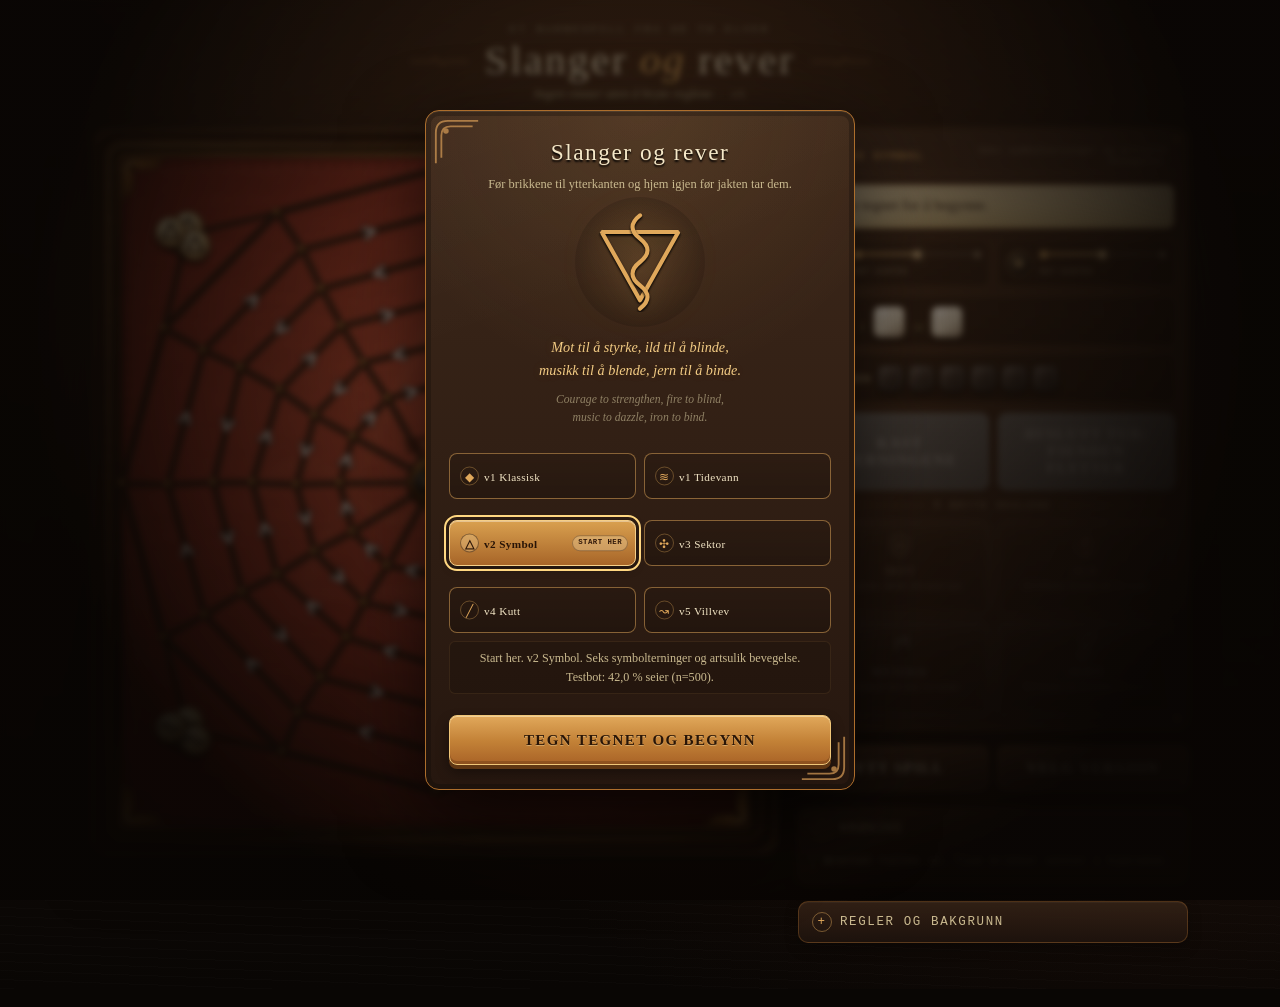
==== commit dbb4482a: "Ryddet i kode" ====
--- a/slanger-og-rever.html
+++ b/slanger-og-rever.html
@@ -4,308 +4,9 @@
 <meta charset="utf-8">
 <meta name="viewport" content="width=device-width, initial-scale=1, viewport-fit=cover">
 <meta name="theme-color" content="#17100b">
-<link rel="icon" href="data:image/svg+xml,%3Csvg xmlns='http://www.w3.org/2000/svg' viewBox='0 0 64 64'%3E%3Crect width='64' height='64' rx='12' fill='%2321160f'/%3E%3Cpath d='M32 8 54 50H10Z' fill='none' stroke='%23d9a052' stroke-width='5' stroke-linejoin='round'/%3E%3Cpath d='M4 33q8-11 16 0t16 0t16 0t16 0' fill='none' stroke='%23f0c879' stroke-width='4' stroke-linecap='round'/%3E%3C/svg%3E">
+<link rel="icon" href="assets/sign.svg" type="image/svg+xml">
 <title>Slanger og rever</title>
-<style>
-:root{
-  color-scheme:dark;
-  --table:#17100b;
-  --table-deep:#090604;
-  --table-glow:#4b2b18;
-  --cloth:#a53324;
-  --cloth-deep:#5d160f;
-  --cloth-light:#c45238;
-  --ink:#160d08;
-  --ink-soft:#2d180e;
-  --wood:#ecd9a8;
-  --wood-light:#fff0c9;
-  --wood-shadow:#aa824b;
-  --wood-dark:#6d4727;
-  --parchment:#f2e5c5;
-  --parchment-dim:#c9b98f;
-  --parchment-faint:#8f8064;
-  --bronze:#ad6e2c;
-  --bronze-bright:#e0a85b;
-  --bronze-pale:#f2cb84;
-  --bronze-dark:#65401a;
-  --danger:#efbe54;
-  --leather:#352317;
-  --leather-deep:#21150f;
-  --iron:#22201e;
-  --focus:#ffd781;
-  --radius:12px;
-}
-*{box-sizing:border-box;margin:0;padding:0;-webkit-tap-highlight-color:transparent}
-html{background:var(--table-deep);scroll-behavior:smooth}
-html,body{color:var(--parchment);font-family:Georgia,'Iowan Old Style','Palatino Linotype',serif}
-body{
-  min-height:100dvh;display:flex;flex-direction:column;align-items:center;position:relative;overflow-x:hidden;
-  background:
-    radial-gradient(1100px 560px at 50% -130px,rgba(140,78,37,.42),transparent 68%),
-    radial-gradient(750px 460px at 15% 28%,rgba(87,47,24,.22),transparent 72%),
-    radial-gradient(850px 520px at 88% 74%,rgba(63,31,17,.24),transparent 74%),
-    repeating-linear-gradient(2deg,rgba(255,255,255,.012) 0 1px,transparent 1px 9px),
-    linear-gradient(180deg,#261a12 0%,var(--table) 45%,var(--table-deep) 100%);
-}
-body::before{
-  content:"";position:fixed;inset:0;pointer-events:none;z-index:-1;opacity:.25;
-  background:
-    repeating-radial-gradient(ellipse at 35% 20%,transparent 0 17px,rgba(234,188,116,.025) 18px 19px,transparent 20px 43px),
-    linear-gradient(90deg,transparent 0 48%,rgba(0,0,0,.08) 50%,transparent 52%);
-  mix-blend-mode:screen;
-}
-button,input,select,textarea{font:inherit}
-button{touch-action:manipulation}
-button:focus-visible,summary:focus-visible{outline:2px solid var(--focus);outline-offset:3px}
-
-header{width:100%;max-width:650px;padding:19px 14px 9px;text-align:center;position:relative}
-header::after{content:"";display:block;width:min(330px,72vw);height:1px;margin:11px auto 0;background:linear-gradient(90deg,transparent,rgba(224,168,91,.5),transparent)}
-.eyebrow{font-family:ui-monospace,'Cascadia Mono',Menlo,Consolas,monospace;font-size:.61rem;letter-spacing:.32em;text-transform:uppercase;color:var(--parchment-dim);text-shadow:0 1px 0 #000}
-h1{display:flex;align-items:center;justify-content:center;gap:12px;font-size:clamp(1.9rem,5vw,2.55rem);font-weight:400;letter-spacing:.065em;color:var(--parchment);line-height:1.08;margin-top:4px;text-shadow:0 2px 1px rgba(0,0,0,.8),0 0 22px rgba(224,168,91,.09)}
-h1::before,h1::after{content:"";width:clamp(22px,8vw,68px);height:7px;opacity:.7;background:center/100% 100% no-repeat url("data:image/svg+xml,%3Csvg xmlns='http://www.w3.org/2000/svg' viewBox='0 0 100 12'%3E%3Cpath d='M1 6h36l7-5 12 10 7-5h36' fill='none' stroke='%23d49a55' stroke-width='2' stroke-linecap='round'/%3E%3C/svg%3E")}
-h1::after{transform:scaleX(-1)}
-h1 em{font-style:italic;color:var(--bronze-bright)}
-.subtitle{font-style:italic;font-size:.84rem;color:var(--parchment-dim);margin-top:3px;text-shadow:0 1px 1px #000}
-.vtag{font-style:normal;font-family:ui-monospace,monospace;font-size:.64rem;letter-spacing:.12em;opacity:.78}
-
-main{width:100%;max-width:650px;padding:5px 12px 46px;display:flex;flex-direction:column;gap:12px}
-#boardwrap{
-  width:100%;position:relative;isolation:isolate;border-radius:16px;overflow:hidden;padding:3px;
-  background:linear-gradient(145deg,#7b4a25 0%,#2b170d 34%,#160c08 64%,#704321 100%);
-  border:1px solid rgba(235,180,98,.24);
-  box-shadow:0 22px 48px rgba(0,0,0,.58),0 3px 8px rgba(0,0,0,.66),inset 0 1px 0 rgba(255,223,160,.18),inset 0 0 0 3px rgba(17,8,4,.65);
-  animation:boardArrive .55s cubic-bezier(.2,.8,.2,1) both;
-}
-#boardwrap::before{content:"";position:absolute;inset:5px;border-radius:12px;pointer-events:none;z-index:2;box-shadow:inset 0 0 0 1px rgba(255,210,125,.14),inset 0 0 32px rgba(0,0,0,.2)}
-#boardwrap::after{content:"";position:absolute;inset:3px;border-radius:13px;pointer-events:none;z-index:8;opacity:0}
-#boardwrap.fx-mot::after{background:radial-gradient(circle at 50% 54%,rgba(255,214,111,.7),rgba(226,153,48,.16) 37%,transparent 68%);animation:powerBloom .72s ease-out}
-#boardwrap.fx-ild::after{background:radial-gradient(circle at 50% 70%,rgba(255,126,46,.75),rgba(191,35,16,.2) 42%,transparent 72%);animation:powerBloom .78s ease-out}
-#boardwrap.fx-mus::after{background:radial-gradient(circle at 30% 30%,rgba(140,188,197,.5),transparent 33%),radial-gradient(circle at 72% 68%,rgba(190,132,211,.45),transparent 40%);animation:powerBloom .92s ease-out}
-#boardwrap.fx-jern::after{background:radial-gradient(circle at 50% 50%,rgba(221,230,226,.48),rgba(90,101,100,.14) 37%,transparent 70%);animation:powerBloom .72s ease-out}
-#boardwrap>svg{display:block;width:100%;height:auto;user-select:none;touch-action:manipulation}
-
-/* board pieces and interaction */
-.piece{transition:transform .28s cubic-bezier(.2,.7,.2,1),filter .18s ease,opacity .18s ease;transform-box:fill-box;transform-origin:center;will-change:transform}
-.dark-piece{transition:transform .36s cubic-bezier(.18,.72,.18,1),filter .18s ease,opacity .18s ease;will-change:transform}
-.dark-piece.enemy-moving{filter:url(#pieceShadow) drop-shadow(0 0 9px rgba(255,214,133,.78))}
-.tapnode{fill:transparent;cursor:pointer}
-.tapnode:focus{outline:none;fill:rgba(239,190,84,.12);stroke:var(--bronze-pale);stroke-width:3.2;filter:url(#softGlow)}
-.route-arrow,.route-arrow-glow{transition:stroke .18s ease,opacity .18s ease,stroke-width .18s ease}
-#routeLegend{display:flex;align-items:center;justify-content:center;gap:8px 13px;flex-wrap:wrap;padding:5px 7px 1px;font:600 .58rem/1.25 ui-monospace,'Cascadia Mono',Menlo,monospace;letter-spacing:.06em;text-transform:uppercase;color:var(--parchment-dim)}
-#routeLegend[hidden]{display:none}
-.route-goal{width:100%;text-align:center;color:var(--bronze-pale);letter-spacing:.12em}
-.route-key{display:inline-flex;align-items:center;gap:5px;white-space:nowrap}
-.route-swatch{width:17px;height:4px;border-radius:4px;box-shadow:0 0 6px currentColor}
-.route-swatch.shortest{color:#79e59a;background:currentColor}
-.route-swatch.detour{color:#ffd166;background:currentColor}
-.route-swatch.dead{color:#ff7868;background:currentColor}
-.legal-link{stroke:rgba(246,201,107,.45);stroke-width:5;stroke-linecap:round;filter:url(#softGlow);pointer-events:none}
-.legal-ring{fill:rgba(255,211,112,.08);stroke:var(--danger);stroke-width:3.4;filter:url(#softGlow);pointer-events:none;transform-box:fill-box;transform-origin:center;animation:legalPulse 1.35s ease-in-out infinite}
-.legal-core{fill:var(--bronze-pale);stroke:#6d3b12;stroke-width:1.4;pointer-events:none}
-.active-node-ring{fill:none;stroke:rgba(255,236,178,.62);stroke-width:2.2;stroke-dasharray:4 5;pointer-events:none;transform-box:fill-box;transform-origin:center;animation:slowSpin 8s linear infinite}
-.selection-ring{opacity:0;fill:none;stroke:var(--bronze-pale);stroke-width:2.8;stroke-dasharray:6 4;filter:url(#softGlow);transform-box:fill-box;transform-origin:center}
-.p-select .selection-ring{opacity:1;animation:selectedPulse 1.25s ease-in-out infinite}
-.p-select{filter:url(#pieceShadow) drop-shadow(0 0 8px rgba(255,216,133,.66))}
-.token-face{transition:opacity .18s ease,filter .18s ease}
-.binding-mark{display:none;pointer-events:none}
-.bound .binding-mark{display:block}
-.bound .token-face{opacity:.52;filter:saturate(.35) brightness(.78)}
-.dark-piece{outline:none}
-.dark-piece.bind-target{cursor:pointer;transition:none;filter:url(#pieceShadow) drop-shadow(0 0 9px rgba(239,190,84,.96));animation:bindTarget 1.05s ease-in-out infinite}
-.dark-piece.bind-target:focus{filter:url(#pieceShadow) drop-shadow(0 0 13px rgba(255,232,164,1))}
-.fox-hopping{transition:transform .26s cubic-bezier(.16,.76,.18,1),filter .2s ease,opacity .18s ease;filter:url(#pieceShadow) drop-shadow(0 -9px 7px rgba(255,231,172,.82))}
-.fox-over-marker{fill:rgba(131,193,214,.12);stroke:#8ec7da;stroke-width:3;stroke-dasharray:6 4;filter:url(#softGlow)}
-.fox-over-core{fill:none;stroke:rgba(221,243,250,.9);stroke-width:2.1;stroke-linecap:round;stroke-linejoin:round;filter:url(#softGlow)}
-.fox-land-marker{fill:rgba(239,190,84,.12);stroke:#efbe54;stroke-width:3.8;filter:url(#softGlow);animation:legalPulse 1s ease-in-out infinite}
-.fox-land-outer{fill:none;stroke:rgba(255,235,186,.78);stroke-width:1.7;stroke-dasharray:2 4;filter:url(#softGlow)}
-.fox-land-core{fill:#f2cb84;stroke:#6d3b12;stroke-width:1.3}
-.sector-touch{fill:rgba(239,190,84,.08);stroke:var(--danger);stroke-width:4;opacity:.95;filter:url(#softGlow)}
-.sector-home{stroke:var(--danger);stroke-width:9;stroke-linecap:round;opacity:.25;filter:url(#softGlow)}
-.sector-label{fill:var(--bronze-pale);font:700 15px Georgia,serif;paint-order:stroke;stroke:var(--cloth-deep);stroke-width:4px}
-
-/* HUD */
-#hud{
-  position:relative;overflow:hidden;border-radius:var(--radius);padding:12px;display:flex;flex-direction:column;gap:10px;
-  background:
-    radial-gradient(circle at 10px 10px,var(--bronze-bright) 0 1px,var(--bronze-dark) 1.5px 3px,transparent 3.5px),
-    radial-gradient(circle at calc(100% - 10px) 10px,var(--bronze-bright) 0 1px,var(--bronze-dark) 1.5px 3px,transparent 3.5px),
-    radial-gradient(circle at 10px calc(100% - 10px),var(--bronze-bright) 0 1px,var(--bronze-dark) 1.5px 3px,transparent 3.5px),
-    radial-gradient(circle at calc(100% - 10px) calc(100% - 10px),var(--bronze-bright) 0 1px,var(--bronze-dark) 1.5px 3px,transparent 3.5px),
-    linear-gradient(155deg,rgba(255,255,255,.035),transparent 28%),
-    linear-gradient(180deg,#412b1d 0%,var(--leather) 43%,var(--leather-deep) 100%);
-  border:1px solid rgba(221,155,72,.46);
-  box-shadow:0 12px 30px rgba(0,0,0,.4),inset 0 1px 0 rgba(255,231,186,.08),inset 0 0 0 3px rgba(17,9,5,.28);
-}
-#hud::before{content:"";position:absolute;inset:5px;border:1px solid rgba(224,168,91,.1);border-radius:8px;pointer-events:none}
-#modebar{display:flex;align-items:center;gap:8px;min-height:28px;padding:3px 7px 5px;border-bottom:1px solid rgba(224,168,91,.22);font-family:ui-monospace,'Cascadia Mono',Menlo,monospace;text-transform:uppercase;letter-spacing:.12em}
-#modebar::before{content:"◆";display:grid;place-items:center;width:22px;height:22px;color:var(--bronze-pale);font-size:.72rem;border:1px solid rgba(224,168,91,.5);border-radius:50%;background:rgba(0,0,0,.2);box-shadow:inset 0 0 0 2px rgba(255,224,168,.04)}
-body[data-mode="tidevann"] #modebar::before{content:"≋"}
-body[data-mode="symbol"] #modebar::before{content:"△"}
-body[data-mode="sektor"] #modebar::before{content:"✣"}
-body[data-mode="kutt"] #modebar::before{content:"╱"}
-body[data-mode="villvev"] #modebar::before{content:"↝"}
-#modeBadge{color:var(--bronze-bright);font-size:.67rem;font-weight:700;white-space:nowrap}
-#modeDescriptor{margin-left:auto;color:var(--parchment-faint);font-size:.57rem;letter-spacing:.05em;text-align:right;text-transform:none;line-height:1.25}
-#status{position:relative;font-size:.94rem;line-height:1.45;min-height:3em;color:#2a1a0e;padding:10px 12px 10px 16px;border-radius:8px;background:
-  linear-gradient(100deg,rgba(255,255,255,.25),transparent 32%),
-  linear-gradient(180deg,#ead9ad,#cdb984);
-  border:1px solid #7a5429;box-shadow:inset 0 0 18px rgba(96,53,16,.14),0 3px 7px rgba(0,0,0,.3);text-shadow:0 1px rgba(255,255,255,.35)}
-#status::before{content:"";position:absolute;left:6px;top:8px;bottom:8px;width:3px;border-radius:3px;background:linear-gradient(var(--bronze-dark),var(--bronze-bright),var(--bronze-dark))}
-#status b{color:#713510;font-weight:700}
-#dicerow{display:grid;grid-template-columns:minmax(0,1fr) minmax(0,1fr);gap:8px;font-family:ui-monospace,'Cascadia Mono',Menlo,Consolas,monospace;font-size:.66rem;letter-spacing:.09em;text-transform:uppercase;color:var(--parchment-dim)}
-.dicegrp{display:flex;align-items:center;align-content:center;gap:6px;min-height:49px;padding:7px 8px;border-radius:8px;background:linear-gradient(180deg,rgba(0,0,0,.22),rgba(0,0,0,.34));border:1px solid rgba(224,168,91,.18);box-shadow:inset 0 1px 6px rgba(0,0,0,.4)}
-.die{width:32px;height:32px;border-radius:7px;position:relative;background:
-  radial-gradient(circle at 30% 20%,rgba(255,255,255,.55),transparent 24%),
-  linear-gradient(145deg,var(--wood-light),var(--wood) 55%,var(--wood-shadow));
-  border:1px solid #8d6636;box-shadow:inset 0 -3px 2px rgba(104,66,25,.32),inset 0 1px 1px rgba(255,255,255,.55),0 3px 5px rgba(0,0,0,.46);display:grid;grid-template:repeat(3,1fr)/repeat(3,1fr);padding:4px;gap:1px;animation:dieDrop .22s ease-out both}
-.die::after{content:"";position:absolute;inset:2px;border-radius:5px;border:1px solid rgba(255,255,255,.2);pointer-events:none}
-.die.enemy{background:radial-gradient(circle at 30% 20%,rgba(255,255,255,.08),transparent 25%),linear-gradient(145deg,#574333,#2e2219 58%,#18110c);border-color:#17100b;box-shadow:inset 0 -3px 2px rgba(0,0,0,.45),inset 0 1px 1px rgba(255,255,255,.08),0 3px 5px rgba(0,0,0,.48)}
-.die .pip{border-radius:50%;background:var(--ink);align-self:center;justify-self:center;width:5.4px;height:5.4px;box-shadow:inset 0 1px 1px rgba(255,255,255,.18)}
-.die.enemy .pip{background:var(--wood);box-shadow:0 0 1px var(--wood-light)}
-.die.empty{opacity:.25;filter:saturate(.45)}
-.die.num{display:flex;align-items:center;justify-content:center;font:700 15px Georgia,serif;color:var(--ink)}
-.die.sym{width:27px;height:27px;display:flex;align-items:center;justify-content:center;padding:3px}
-#pdice,#edice{display:inline-flex;align-items:center;gap:4px;flex-wrap:wrap;min-height:32px}
-.die-slot{display:inline-flex;align-items:flex-end;gap:2px}
-.die-label{display:grid;place-items:center;min-width:16px;height:16px;padding:0 3px;border-radius:8px;font-size:.52rem;color:var(--bronze-pale);background:rgba(0,0,0,.35);border:1px solid rgba(224,168,91,.22);margin-bottom:1px}
-#swapBtn,#undoBtn{background:none;border:0;color:var(--bronze-pale);font:inherit;text-decoration:none;cursor:pointer;padding:5px 3px;border-bottom:1px dotted currentColor;line-height:1}
-#swapBtn:hover,#undoBtn:hover{color:#ffe3a5}
-#swapBtn:disabled,#undoBtn:disabled{display:none}
-
-#mainbtns{display:grid;grid-template-columns:1fr 1fr;gap:9px}
-button.big{position:relative;isolation:isolate;overflow:hidden;width:100%;min-height:50px;padding:12px 10px;font-family:inherit;font-size:.94rem;letter-spacing:.09em;text-transform:uppercase;font-weight:700;color:#291507;text-shadow:0 1px rgba(255,238,192,.38);background:linear-gradient(180deg,#e1a85b 0%,#c38237 52%,#a96327 100%);border:1px solid #f0c678;border-radius:8px;cursor:pointer;box-shadow:inset 0 1px 0 rgba(255,245,209,.5),inset 0 -3px 0 rgba(91,49,16,.36),0 4px 0 #603713,0 7px 13px rgba(0,0,0,.42);transition:transform .12s ease,filter .18s ease,box-shadow .12s ease}
-button.big::before{content:"";position:absolute;inset:0;z-index:-1;background:linear-gradient(110deg,transparent 18%,rgba(255,255,255,.25) 45%,transparent 70%);transform:translateX(-120%);transition:transform .45s ease}
-button.big:hover:not(:disabled)::before{transform:translateX(120%)}
-button.big:hover:not(:disabled){filter:brightness(1.08)}
-button.big:active:not(:disabled){transform:translateY(3px);box-shadow:inset 0 1px 0 rgba(255,245,209,.45),inset 0 -1px 0 rgba(91,49,16,.34),0 1px 0 #603713,0 3px 8px rgba(0,0,0,.38)}
-button.big:disabled{color:rgba(228,215,186,.42);text-shadow:none;background:linear-gradient(#625a50,#4d4842);border-color:#756e65;filter:saturate(.2);cursor:default;box-shadow:inset 0 1px 0 rgba(255,255,255,.05),0 2px 4px rgba(0,0,0,.26);transform:none}
-#mainmenu{display:flex;gap:10px;margin:1px 0 2px}
-#mainmenu button{flex:1;width:auto;min-height:44px;color:var(--parchment);text-shadow:0 1px #000;background:linear-gradient(180deg,#49301f,#2a1b12);border-color:rgba(224,168,91,.45);box-shadow:inset 0 1px 0 rgba(255,255,255,.06),inset 0 -2px 0 rgba(0,0,0,.28),0 3px 0 #130b07,0 6px 12px rgba(0,0,0,.34)}
-#mainmenu button:hover:not(:disabled){background:linear-gradient(180deg,#583923,#302016)}
-
-#cheatlabel{display:flex;align-items:center;gap:9px;font-family:ui-monospace,monospace;font-size:.59rem;letter-spacing:.23em;text-transform:uppercase;color:var(--parchment-faint);text-align:center}
-#cheatlabel::before,#cheatlabel::after{content:"";height:1px;flex:1;background:linear-gradient(90deg,transparent,rgba(224,168,91,.3))}
-#cheatlabel::after{transform:scaleX(-1)}
-#cheats{display:grid;grid-template-columns:repeat(4,1fr);gap:7px}
-.cheat{--power:#d4a259;position:relative;min-height:90px;padding:9px 7px 8px;border:1px solid color-mix(in srgb,var(--power) 72%,#5b371d);background:linear-gradient(180deg,color-mix(in srgb,var(--power) 10%,transparent),rgba(0,0,0,.12) 44%,rgba(0,0,0,.25));color:var(--parchment);border-radius:8px;cursor:pointer;font-family:inherit;display:flex;flex-direction:column;gap:3px;align-items:center;justify-content:flex-start;box-shadow:inset 0 1px 0 rgba(255,255,255,.05),0 2px 5px rgba(0,0,0,.24);transition:transform .14s ease,background .2s ease,box-shadow .2s ease,opacity .2s ease}
-#chMot{--power:#e2b95e}#chIld{--power:#dc6a3d}#chMus{--power:#8faec6}#chJern{--power:#aab0a9}
-.cheat::after{content:"";position:absolute;inset:4px;border-radius:5px;border:1px solid color-mix(in srgb,var(--power) 22%,transparent);pointer-events:none}
-.cheat:hover:not(:disabled){transform:translateY(-2px);background:linear-gradient(180deg,color-mix(in srgb,var(--power) 20%,transparent),rgba(0,0,0,.13) 48%,rgba(0,0,0,.22));box-shadow:inset 0 1px 0 rgba(255,255,255,.08),0 5px 10px rgba(0,0,0,.34)}
-.cheat-icon{display:grid;place-items:center;width:30px;height:30px;margin-bottom:1px;color:var(--power);filter:drop-shadow(0 2px 1px rgba(0,0,0,.7))}
-.cheat-icon svg{width:28px;height:28px;overflow:visible}
-.cheat-icon path,.cheat-icon circle,.cheat-icon line,.cheat-icon polyline{fill:none;stroke:currentColor;stroke-width:1.8;stroke-linecap:round;stroke-linejoin:round}
-.cheat b{font-size:.73rem;letter-spacing:.12em;text-transform:uppercase;color:color-mix(in srgb,var(--power) 88%,#fff);font-weight:700}
-.cheat-copy{font-size:.59rem;line-height:1.24;color:var(--parchment-dim);text-align:center}
-.cheat:disabled{opacity:.31;cursor:default;transform:none;filter:saturate(.45)}
-.cheat.armed{opacity:1;background:linear-gradient(180deg,color-mix(in srgb,var(--power) 35%,transparent),rgba(0,0,0,.1));border-color:var(--power);box-shadow:0 0 0 1px color-mix(in srgb,var(--power) 45%,transparent),0 0 16px color-mix(in srgb,var(--power) 30%,transparent),inset 0 0 16px color-mix(in srgb,var(--power) 15%,transparent);animation:armedGlow 1.2s ease-in-out infinite}
-
-/* collapsible panels */
-details{background:linear-gradient(180deg,rgba(52,34,22,.9),rgba(30,19,13,.94));border:1px solid rgba(173,110,44,.34);border-radius:10px;padding:10px 13px;box-shadow:inset 0 1px 0 rgba(255,255,255,.035),0 5px 14px rgba(0,0,0,.25)}
-summary{cursor:pointer;font-size:.78rem;letter-spacing:.13em;text-transform:uppercase;font-family:ui-monospace,monospace;color:var(--parchment-dim);list-style:none;display:flex;align-items:center;gap:8px}
-summary::-webkit-details-marker{display:none}
-summary::before{content:"+";display:grid;place-items:center;width:18px;height:18px;border-radius:50%;border:1px solid rgba(224,168,91,.45);color:var(--bronze-bright);font-size:.78rem;line-height:1}
-details[open]>summary::before{content:"–"}
-#log{list-style:none;margin-top:9px;font-family:ui-monospace,'Cascadia Mono',Menlo,monospace;font-size:.72rem;line-height:1.55;color:var(--parchment-dim);max-height:190px;overflow-y:auto;display:flex;flex-direction:column-reverse;padding-right:4px;scrollbar-color:var(--bronze-dark) transparent}
-#log li{padding:4px 0 4px 10px;border-left:2px solid rgba(224,168,91,.16)}
-#log li b{color:var(--bronze-pale)}
-#rules .prose{margin-top:9px;font-size:.87rem;line-height:1.62}
-#rules h3{font-size:.72rem;letter-spacing:.16em;text-transform:uppercase;font-family:ui-monospace,monospace;color:var(--bronze-bright);margin:15px 0 5px;padding-bottom:4px;border-bottom:1px solid rgba(224,168,91,.15)}
-#rules p{margin:7px 0;color:#dfd1ad}
-#rules .src{font-size:.74rem;color:var(--parchment-faint);font-style:italic}
-#rules .rules-sub{margin-top:10px;background:rgba(0,0,0,.12);border-color:rgba(176,122,60,.23);box-shadow:none}
-#rules .rules-sub summary{font-size:.68rem;color:var(--bronze-bright)}
-#rules .rules-sub>div{padding-top:5px}
-.tablewrap{overflow-x:auto;margin:9px 0;border:1px solid rgba(224,168,91,.12);border-radius:7px}
-.measurements{width:100%;border-collapse:collapse;font:normal .68rem ui-monospace,'Cascadia Mono',Menlo,monospace;color:var(--parchment-dim)}
-.measurements th,.measurements td{padding:7px;border-bottom:1px solid rgba(205,189,151,.12);text-align:right;white-space:nowrap;background:rgba(0,0,0,.1)}
-.measurements tr:last-child th,.measurements tr:last-child td{border-bottom:0}
-.measurements th:first-child,.measurements td:first-child{text-align:left;color:var(--parchment)}
-
-/* modal */
-#overlay{border:0;padding:0;margin:0;width:100vw;max-width:none;height:100dvh;max-height:none;background:transparent;color:var(--parchment);overflow-y:auto;overscroll-behavior:contain}
-#overlay::backdrop{background:radial-gradient(circle at 50% 38%,rgba(75,45,24,.28),rgba(8,5,3,.94) 72%);backdrop-filter:blur(3px)}
-#overlay[open]{display:flex;align-items:center;justify-content:center;padding:max(18px,env(safe-area-inset-top)) max(18px,env(safe-area-inset-right)) max(18px,env(safe-area-inset-bottom)) max(18px,env(safe-area-inset-left))}
-.panel{position:relative;isolation:isolate;max-width:430px;width:100%;margin:auto;padding:28px 23px 24px;text-align:center;border-radius:14px;color:var(--parchment);background:
-  radial-gradient(circle at 50% 0,rgba(224,168,91,.12),transparent 38%),
-  linear-gradient(160deg,rgba(255,255,255,.025),transparent 30%),
-  linear-gradient(180deg,#3d281a,#26170f);
-  border:1px solid var(--bronze);box-shadow:0 28px 80px rgba(0,0,0,.76),inset 0 1px 0 rgba(255,239,199,.09),inset 0 0 0 5px rgba(14,8,5,.28);animation:panelOpen .3s cubic-bezier(.2,.8,.2,1)}
-.panel::before,.panel::after{content:"";position:absolute;width:46px;height:46px;pointer-events:none;opacity:.72;background:center/contain no-repeat url("data:image/svg+xml,%3Csvg xmlns='http://www.w3.org/2000/svg' viewBox='0 0 50 50'%3E%3Cpath d='M2 48V15Q2 2 15 2h33M8 42V18Q8 8 18 8h24' fill='none' stroke='%23d49a55' stroke-width='2'/%3E%3Ccircle cx='13' cy='13' r='3' fill='%23d49a55'/%3E%3C/svg%3E")}
-.panel::before{left:8px;top:8px}.panel::after{right:8px;bottom:8px;transform:rotate(180deg)}
-.panel h2{font-weight:400;letter-spacing:.065em;font-size:1.46rem;margin-bottom:9px;color:#f5e8c8;text-shadow:0 2px 2px #000}
-.panel p{font-size:.89rem;line-height:1.52;margin:8px 0;color:var(--parchment)}
-.panel .verse{font-style:italic;color:var(--bronze-pale);line-height:1.65;text-shadow:0 0 12px rgba(224,168,91,.15)}
-.panel .verse-en{font-size:.73rem;color:var(--parchment-faint);font-style:italic}
-.panel button{margin-top:13px}
-#modes{display:grid;grid-template-columns:1fr 1fr;gap:8px;justify-content:center;margin:14px 0 4px}
-.modebtn{position:relative;min-height:46px;padding:8px 7px 7px 34px;font-size:.7rem;letter-spacing:.035em;text-align:left;background:linear-gradient(180deg,rgba(0,0,0,.08),rgba(0,0,0,.2));border:1px solid rgba(224,168,91,.52);border-radius:8px;color:var(--parchment);cursor:pointer;margin-top:0;transition:transform .13s ease,background .18s ease,border-color .18s ease,box-shadow .18s ease}
-.modebtn::before{position:absolute;left:10px;top:50%;transform:translateY(-50%);display:grid;place-items:center;width:17px;height:17px;border-radius:50%;border:1px solid rgba(224,168,91,.35);color:var(--bronze-bright);font-size:.72rem;content:"◆"}
-.modebtn[data-mode="tidevann"]::before{content:"≋"}.modebtn[data-mode="symbol"]::before{content:"△"}.modebtn[data-mode="sektor"]::before{content:"✣"}.modebtn[data-mode="kutt"]::before{content:"╱"}.modebtn[data-mode="villvev"]::before{content:"↝"}
-.modebtn:hover{transform:translateY(-1px);background:rgba(224,168,91,.09);border-color:var(--bronze-bright)}
-.modebtn.selected{background:linear-gradient(180deg,#d9a04f,#a76528);border-color:#f5cf89;color:#271306;font-weight:700;box-shadow:inset 0 1px 0 rgba(255,255,255,.36),0 3px 9px rgba(0,0,0,.35)}
-.modebtn.selected::before{color:#2a1508;border-color:rgba(42,21,8,.48);background:rgba(255,235,187,.25)}
-#modes .modebtn:last-child:nth-child(odd){grid-column:1 / -1;justify-self:center;width:52%}
-#modehint{font-size:.76rem;color:var(--parchment-dim);min-height:3.3em;padding:7px 10px;border-radius:6px;background:rgba(0,0,0,.14);border:1px solid rgba(224,168,91,.1)}
-#signsvg{display:block;width:132px;height:132px;margin:2px auto 4px;padding:16px;border-radius:50%;background:radial-gradient(circle,rgba(224,168,91,.11),rgba(0,0,0,.12) 69%,transparent 70%);filter:drop-shadow(0 0 12px rgba(224,168,91,.12))}
-#signsvg path{stroke:var(--bronze-bright);stroke-width:5;fill:none;stroke-linecap:round;stroke-linejoin:round;stroke-dasharray:600;stroke-dashoffset:600;animation:drawsign 2.35s ease forwards;filter:drop-shadow(0 2px 1px #000)}
-#signsvg path.wave{animation-delay:.9s}
-
-@keyframes boardArrive{from{opacity:0;transform:translateY(8px) scale(.985)}to{opacity:1;transform:none}}
-@keyframes panelOpen{from{opacity:0;transform:translateY(12px) scale(.97)}to{opacity:1;transform:none}}
-@keyframes drawsign{to{stroke-dashoffset:0}}
-@keyframes dieDrop{from{opacity:.25;transform:translateY(-3px) rotate(-3deg)}to{opacity:1;transform:none}}
-@keyframes legalPulse{0%,100%{transform:scale(.9);opacity:.7}50%{transform:scale(1.12);opacity:1}}
-@keyframes selectedPulse{0%,100%{transform:scale(.92);opacity:.55}50%{transform:scale(1.08);opacity:1}}
-@keyframes slowSpin{to{transform:rotate(360deg)}}
-@keyframes bindTarget{0%,100%{opacity:.82}50%{opacity:1}}
-@keyframes armedGlow{0%,100%{filter:brightness(1)}50%{filter:brightness(1.18)}}
-@keyframes powerBloom{0%{opacity:0;transform:scale(.8)}22%{opacity:1}100%{opacity:0;transform:scale(1.08)}}
-
-@media (max-width:520px){
-  header{padding-top:14px}h1{gap:8px}h1::before,h1::after{width:26px}
-  main{padding:4px 10px 36px;gap:10px}
-  #boardwrap{border-radius:12px;padding:2px}
-  #hud{padding:10px;gap:9px}
-  #modeDescriptor{display:none}
-  #status{font-size:.88rem;padding:9px 10px 9px 15px}
-  #dicerow{grid-template-columns:1fr;gap:6px}
-  .dicegrp{min-height:43px;padding:5px 7px}
-  #mainbtns{gap:7px}
-  button.big{min-height:48px;font-size:.86rem;letter-spacing:.07em;padding:10px 7px}
-  #cheats{grid-template-columns:1fr 1fr}
-  .cheat{min-height:86px;padding:8px 7px}
-  .cheat-copy{font-size:.65rem}
-  #mainmenu{gap:8px}
-  #mainmenu button{font-size:.76rem;min-height:43px}
-  .panel{padding:24px 17px 20px}
-  #signsvg{width:116px;height:116px}
-}
-@media (max-width:360px){
-  h1{font-size:1.65rem}.eyebrow{font-size:.53rem;letter-spacing:.25em}
-  #mainbtns{grid-template-columns:1fr}
-  #modes{grid-template-columns:1fr}.modebtn{width:100%!important;grid-column:auto!important}
-}
-@media (min-width:980px){
-  header{max-width:1120px;padding-top:24px}
-  main{max-width:1120px;display:grid;grid-template-columns:minmax(0,700px) minmax(320px,390px);grid-template-rows:auto auto auto 1fr;gap:16px 20px;align-items:start}
-  #boardwrap{grid-column:1;grid-row:1 / span 4;position:sticky;top:16px}
-  #hud{grid-column:2;grid-row:1}
-  #mainmenu{grid-column:2;grid-row:2}
-  #logbox{grid-column:2;grid-row:3}
-  #rules{grid-column:2;grid-row:4}
-  #rules[open]{max-height:56vh;overflow-y:auto}
-  #dicerow{grid-template-columns:1fr}
-  #cheats{grid-template-columns:1fr 1fr}
-  .cheat{min-height:94px}
-}
-@media (max-height:640px){#overlay[open]{align-items:flex-start}.panel{margin:0 auto}}
-@media (prefers-reduced-motion:reduce){
-  html{scroll-behavior:auto}
-  *,*::before,*::after{animation-duration:.001ms!important;animation-iteration-count:1!important;transition-duration:.001ms!important}
-  #signsvg path{stroke-dashoffset:0}
-}
-
-</style>
+<link rel="stylesheet" href="assets/game.css">
 </head>
 <body>
 <header>
@@ -318,7 +19,7 @@
   <div id="boardwrap"></div>
 
   <section id="hud">
-    <div id="modebar" aria-label="Valgt regelsett"><span id="modeBadge">v1 Klassisk</span><span id="modeDescriptor">To vanlige terninger; hele flokken jakter samlet.</span></div>
+    <div id="modebar" aria-label="Valgt regelsett"><span id="modeBadge">v2 Symbol</span><span id="modeDescriptor">Seks symbolterninger og artsulik bevegelse.</span></div>
     <div id="routeLegend" hidden aria-live="polite">
       <span class="route-goal" id="routeGoal">Mål: ytterringen</span>
       <span class="route-key"><span class="route-swatch shortest"></span>korteste vei</span>
@@ -326,6 +27,18 @@
       <span class="route-key"><span class="route-swatch dead"></span>blindvei eller blokkert</span>
     </div>
     <div id="status" aria-live="polite">Tegn tegnet for å begynne.</div>
+    <div id="journey" aria-label="Brikkenes reise">
+      <div class="journey-card" id="journey0" data-stage="out">
+        <span class="journey-token" aria-hidden="true">I</span>
+        <span class="journey-route" aria-hidden="true"><i></i><b></b><i></i><b></b><i></i></span>
+        <span class="journey-status" id="journeyStatus0">mot kanten</span>
+      </div>
+      <div class="journey-card" id="journey1" data-stage="out">
+        <span class="journey-token" aria-hidden="true">II</span>
+        <span class="journey-route" aria-hidden="true"><i></i><b></b><i></i><b></b><i></i></span>
+        <span class="journey-status" id="journeyStatus1">mot kanten</span>
+      </div>
+    </div>
     <div id="dicerow">
       <div class="dicegrp">Dine <span id="pdice"></span><button id="swapBtn" disabled>bytt</button><button id="undoBtn" disabled>angre</button></div>
       <div class="dicegrp">Fienden <span id="edice"></span></div>
@@ -361,7 +74,7 @@
         <p>To svarte brikker starter i sentrum. Hver brikke som fortsatt lever må først berøre ytterringen og deretter komme hjem til sentrum. Du taper når begge er tatt; én gjenlevende brikke kan derfor fullføre alene.</p>
         <p>Kast to terninger. Når begge brikkene er aktive, får de én terning hver, og du kan bytte fordelingen før første steg. I v1–v4 bruker den siste aktive brikken summen; i v5 bruker den bare den høyeste terningen. Du kan stoppe før alle steg er brukt. Egne brikker blokkerer hverandre utenfor sentrum, men kan dele sentrum. Angre virker frem til fiendefasen begynner.</p>
         <p>Pilene viser lovlig retning. Under flyttefasen analyseres veven for den aktive brikken: grønne piler ligger på minst én korteste rute til det aktuelle målet, gule piler er gyldige omveier som fortsatt kan nå målet, og røde piler leder til en blindvei eller er blokkert. Områder brikken ikke kan nå fra sin nåværende posisjon tones ned. Du kan ikke gå inn på et hjørne eller et felt med en slange eller rev. Gule felt er alltid beregnet av den samme regelmotoren som utfører trekket.</p>
-        <h3>Valgt regelsett: <span id="selectedModeName">v1 Klassisk</span></h3>
+        <h3>Valgt regelsett: <span id="selectedModeName">v2 Symbol</span></h3>
         <p id="selectedModeRules"></p>
         <h3>Å bryte reglene</h3>
         <p><b>Mot</b> dobler neste kast. <b>Ild</b> stanser neste fiendefase. <b>Musikk</b> svekker to fiendefaser. <b>Jern</b> åpner en egen målvalgstilstand: velg den markerte enkeltbrikken, også i en stabel, eller trykk Jern igjen/Esc for å avbryte. Hver kraft kan brukes én gang.</p>
@@ -404,1775 +117,26 @@
 
 <dialog id="overlay" aria-labelledby="dialogTitle">
   <div class="panel" id="panelcontent">
-    <h2 id="dialogTitle">Slanger og rever</h2>
-    <svg id="signsvg" viewBox="0 0 120 120">
-      <path class="tri" d="M60 14 L106 96 L14 96 Z"/>
-      <path class="wave" d="M8 62 Q 23 44, 38 62 T 68 62 T 98 62 T 118 62" transform="translate(-3,0)"/>
+    <h2 id="dialogTitle">Slanger og rever</h2><p class="ritual-goal">Før brikkene til ytterkanten og hjem igjen før jakten tar dem.</p>
+    <svg id="signsvg" viewBox="0 0 120 120" role="img" aria-label="En nedovervendt trekant som et reveansikt, krysset av en vertikal bølgelinje som en slange">
+      <path class="tri" d="M14 24 L106 24 L60 106 Z"/>
+      <path class="wave" d="M60 4 Q42 18 60 32 T60 60 T60 88 T60 116"/>
     </svg>
     <p class="verse">Mot til å styrke, ild til å blinde,<br>musikk til å blende, jern til å binde.</p>
     <p class="verse-en">Courage to strengthen, fire to blind,<br>music to dazzle, iron to bind.</p>
     <div id="modes">
-      <button class="modebtn selected" data-mode="klassisk">v1 Klassisk</button>
+      <button class="modebtn" data-mode="klassisk">v1 Klassisk</button>
       <button class="modebtn" data-mode="tidevann">v1 Tidevann</button>
-      <button class="modebtn" data-mode="symbol">v2 Symbol</button>
+      <button class="modebtn selected" data-mode="symbol">v2 Symbol</button>
       <button class="modebtn" data-mode="sektor">v3 Sektor</button>
       <button class="modebtn" data-mode="kutt">v4 Kutt</button>
       <button class="modebtn" data-mode="villvev">v5 Villvev</button>
     </div>
-    <p id="modehint">v1 Klassisk. To vanlige terninger; hele flokken jakter samlet.</p>
+    <p id="modehint"><b>Start her.</b> v2 Symbol bruker seks symbolterninger og gir slanger og rever ulik bevegelse.</p>
     <button class="big" id="startBtn">Tegn tegnet og begynn</button>
   </div>
 </dialog>
 
-<script>
-"use strict";
-
-/* ================= rulesets ================= */
-const RULESETS = {
-  klassisk: {
-    label: 'v1 Klassisk', topology: 'full', enemy: 'aggregate', returnRule: 'free',
-    short: 'To vanlige terninger; hele flokken jakter samlet.',
-    rules: 'Fienden kaster to vanlige terninger. Summen fordeles ett steg om gangen til den nærmeste bevegelige fiendebrikken, med høyst tre steg per brikke per runde.'
-  },
-  tidevann: {
-    label: 'v1 Tidevann', topology: 'full', enemy: 'tide', returnRule: 'free',
-    short: 'Slangene siger hver runde; revene får terningsummen.',
-    rules: 'Alle ubundne slanger siger ett steg hver runde. Revene deler deretter summen av to terninger, med høyst fire steg per rev. Musikk halverer bare revenes del.'
-  },
-  symbol: {
-    label: 'v2 Symbol', topology: 'full', enemy: 'symbols', returnRule: 'free',
-    short: 'Seks symbolterninger og artsulik bevegelse.',
-    rules: 'Fienden kaster seks symbolterninger. Hver slangeflate vekker én slange som åler to steg og kan følge ringene mot pilene. Hver revflate vekker én rev som gjør opptil to sprang på to felt. En rev tar bare brikken den lander på; springer den over en spillerbrikke, er brikken trygg og reven stanser etter landingen.'
-  },
-  sektor: {
-    label: 'v3 Sektor', topology: 'full', enemy: 'symbols', returnRule: 'sector',
-    short: 'Symbolreglene, men hjemveien må inn fra en fjern sektor.',
-    rules: 'Som v2 Symbol. Når en brikke først berører ytterringen, lagres eiken den traff. Den kan bare gå inn i sentrum fra en eike minst fire sektorer unna. Inngangssektoren og gyldige hjem-eiker markeres på brettet.'
-  },
-  kutt: {
-    label: 'v4 Kutt', topology: 'cut', enemy: 'symbols', returnRule: 'free',
-    short: 'Symbolreglene på en vev med forskjøvne eikekutt.',
-    rules: 'Som v2 Symbol, men annenhver eike er kuttet mellom ring 2 og 3, og de øvrige mellom ring 4 og 5. Ingen eike går ubrutt fra sentrum til kanten.'
-  },
-  villvev: {
-    label: 'v5 Villvev', topology: 'wild', enemy: 'symbols', returnRule: 'free', soloRule: 'max',
-    short: 'Alle indre ringsegmenter og eikesegmenter får ny, tilfeldig retning for hvert spill.',
-    rules: 'Som v2 Symbol, men alle indre ringsegmenter og alle eikesegmenter er enveis. Hver enkelt pilretning trekkes på nytt for hvert spill. Ytterringen er fortsatt toveis, og hjørnelenkene slipper alltid fienden inn på brettet. Veven regenereres til det finnes minst én rettet rute som følger pilene fra sentrum til ytterringen, og minst én rettet rute som følger pilene fra ytterringen tilbake til sentrum; det trenger ikke være samme trasé. Gylne piler markerer eiker utover, grønne piler markerer eiker innover, blå piler viser ringer mot klokken, og grå piler viser ringer med klokken. Under spillerens flyttefase skifter pilene til navigasjonsfarger for den aktive brikken: grønn er korteste vei, gul er en mulig omvei, og rød er blindvei eller blokkert retning. Slangene følger de samme enveisretningene som spilleren og revene, men må svinge etter hvert skritt. Når bare én spillerbrikke er aktiv, bruker den den høyeste av de to terningene, ikke summen.'
-  }
-};
-
-/* Patched after the reproducible simulation run. */
-const BALANCE_STATS = {
-  klassisk: {games:500,wins:68,rate:0.136,low:0.1087154434,high:0.1688350764,avgRounds:3.3,oneSurvivorWins:68},
-  tidevann: {games:500,wins:43,rate:0.086,low:0.0644731424,high:0.1138398115,avgRounds:2.216,oneSurvivorWins:43},
-  symbol: {games:500,wins:210,rate:0.42,low:0.3775093513,high:0.4637105432,avgRounds:4.918,oneSurvivorWins:174},
-  sektor: {games:500,wins:48,rate:0.096,low:0.0731735047,high:0.1249869624,avgRounds:5.07,oneSurvivorWins:46},
-  kutt: {games:500,wins:178,rate:0.356,low:0.3152745600,high:0.3989212500,avgRounds:5.484,oneSurvivorWins:153},
-  villvev: {games:500,wins:26,rate:0.052,low:0.0357302651,high:0.0751011439,avgRounds:29.686,oneSurvivorWins:24}
-};
-const POWER_STATS = 'Bonusmåling for kreftene er ikke kjørt på nytt etter de siste endringene i slangebevegelse og v5-regler. Tallene i tabellen over er derimot oppdatert med en ny simulering (n=500 per modus).';
-
-let mode = 'klassisk';
-const rulesFor = (name = mode) => RULESETS[name];
-
-/* ================= seeded randomness ================= */
-function hashText(value){
-  const text = String(value);
-  let h = 2166136261;
-  for (let i = 0; i < text.length; i++){
-    h ^= text.charCodeAt(i);
-    h = Math.imul(h, 16777619);
-  }
-  return h >>> 0;
-}
-class SeededRng {
-  constructor(seed){ this.state = (seed >>> 0) || 0x6d2b79f5; }
-  next(){
-    let t = this.state += 0x6d2b79f5;
-    t = Math.imul(t ^ (t >>> 15), t | 1);
-    t ^= t + Math.imul(t ^ (t >>> 7), t | 61);
-    return ((t ^ (t >>> 14)) >>> 0) / 4294967296;
-  }
-  int(max){ return max > 0 ? Math.floor(this.next() * max) : 0; }
-  pick(items){ return items.length ? items[this.int(items.length)] : null; }
-  d6(){ return 1 + this.int(6); }
-  shuffled(items){
-    const out = items.slice();
-    for (let i = out.length - 1; i > 0; i--){
-      const j = this.int(i + 1);
-      [out[i], out[j]] = [out[j], out[i]];
-    }
-    return out;
-  }
-  fork(tag){ return new SeededRng(hashText(this.state + ':' + tag)); }
-}
-function randomSeed(){
-  if (globalThis.crypto && crypto.getRandomValues){
-    const value = new Uint32Array(1);
-    crypto.getRandomValues(value);
-    return value[0] >>> 0;
-  }
-  return hashText(Date.now() + ':' + performance.now());
-}
-const seedParam = new URLSearchParams(location.search).get('seed');
-let seedSerial = 0;
-function nextGameSeed(){
-  if (seedParam !== null) return hashText(seedParam + ':' + seedSerial++);
-  return randomSeed();
-}
-
-/* ================= graph ================= */
-const S = 12, R = 6;
-const nodes = [], id = {};
-function addNode(key){ id[key] = nodes.length; nodes.push(key); }
-addNode('C');
-for (let r = 1; r <= R; r++) for (let s = 0; s < S; s++) addNode(r + ',' + s);
-for (let k = 0; k < 4; k++) addNode('K' + k);
-const N = nodes.length, CENTER = id.C;
-const cornerLinks = [[1,2],[4,5],[7,8],[10,11]];
-const ring6 = new Set(Array.from({length:S}, (_,s) => id[R + ',' + s]));
-const isCorner = i => nodes[i][0] === 'K';
-const spokeOfN = i => {
-  const key = nodes[i];
-  return (key === 'C' || key[0] === 'K') ? -1 : Number(key.split(',')[1]);
-};
-const circDist = (a,b) => {
-  const d = Math.abs(a - b) % S;
-  return Math.min(d, S - d);
-};
-const isCutEdge = (r,s,cut) => cut && ((s % 2 === 0 && r === 2) || (s % 2 === 1 && r === 4));
-
-function bfs(src, adj, allowEdge){
-  const dist = new Int16Array(N).fill(-1);
-  dist[src] = 0;
-  const queue = [src];
-  for (let q = 0; q < queue.length; q++){
-    const u = queue[q];
-    for (const v of adj[u]){
-      if (dist[v] !== -1) continue;
-      if (allowEdge && !allowEdge(u, v)) continue;
-      dist[v] = dist[u] + 1;
-      queue.push(v);
-    }
-  }
-  return dist;
-}
-function allPairs(adj){
-  return Array.from({length:N}, (_,src) => bfs(src, adj));
-}
-function finalizeGraph(graph, includeSectorHome = false){
-  graph.dist = allPairs(graph.out);
-  graph.distSC = allPairs(graph.outSC);
-  graph.outerDist = new Int16Array(N);
-  for (let src = 0; src < N; src++){
-    let best = 32767;
-    for (const target of ring6){
-      const distance = graph.dist[src][target];
-      if (distance >= 0 && distance < best) best = distance;
-    }
-    graph.outerDist[src] = best === 32767 ? -1 : best;
-  }
-  graph.sectorHome = includeSectorHome ? Array.from({length:S}, (_,touchSpoke) => {
-    const result = new Int16Array(N).fill(-1);
-    for (let src = 0; src < N; src++){
-      result[src] = bfs(src, graph.out, (u,v) => !(v === CENTER && circDist(spokeOfN(u), touchSpoke) < 4))[CENTER];
-    }
-    return result;
-  }) : null;
-  return graph;
-}
-function createGraph(cut){
-  const out = nodes.map(() => []);
-  const outSC = nodes.map(() => []);
-  const dirEdges = [];
-  const edge = (adj,a,b) => adj[id[a]].push(id[b]);
-  const biedge = (adj,a,b) => { edge(adj,a,b); edge(adj,b,a); };
-
-  for (let s = 0; s < S; s++) biedge(out, 'C', '1,' + s);
-  for (let r = 1; r < R; r++) for (let s = 0; s < S; s++){
-    if (!isCutEdge(r,s,cut)) biedge(out, r + ',' + s, (r + 1) + ',' + s);
-  }
-  for (let r = 1; r <= R; r++) for (let s = 0; s < S; s++){
-    const a = r + ',' + s, clockwise = r + ',' + ((s + 1) % S);
-    if (r === R) biedge(out, a, clockwise);
-    else if (r % 2 === 1){ edge(out, a, clockwise); dirEdges.push([id[a], id[clockwise], 'ring']); }
-    else { edge(out, clockwise, a); dirEdges.push([id[clockwise], id[a], 'ring']); }
-  }
-  for (let corner = 0; corner < 4; corner++) for (const spoke of cornerLinks[corner]) edge(out, 'K' + corner, R + ',' + spoke);
-
-  for (let s = 0; s < S; s++) biedge(outSC, 'C', '1,' + s);
-  for (let r = 1; r < R; r++) for (let s = 0; s < S; s++){
-    if (!isCutEdge(r,s,cut)) biedge(outSC, r + ',' + s, (r + 1) + ',' + s);
-  }
-  for (let r = 1; r <= R; r++) for (let s = 0; s < S; s++){
-    const a = r + ',' + s, clockwise = r + ',' + ((s + 1) % S);
-    if (r === R) biedge(outSC, a, clockwise);
-    else if (r % 2 === 1) edge(outSC, clockwise, a);
-    else edge(outSC, a, clockwise);
-  }
-  for (let corner = 0; corner < 4; corner++) for (const spoke of cornerLinks[corner]) edge(outSC, 'K' + corner, R + ',' + spoke);
-
-  return finalizeGraph({key:cut ? 'cut' : 'full', topology:cut ? 'cut' : 'full', cut, out, outSC, dirEdges, randomized:false}, !cut);
-}
-function reverseAdjacency(adj){
-  const reversed = nodes.map(() => []);
-  for (let from = 0; from < N; from++) for (const to of adj[from]) reversed[to].push(from);
-  return reversed;
-}
-function wildCandidateIsPlayable(candidate){
-  const fromCenter = bfs(CENTER,candidate.out);
-  const toCenter = bfs(CENTER,reverseAdjacency(candidate.out));
-  let outward = Infinity, homeward = Infinity;
-  for (const outer of ring6){
-    if (fromCenter[outer] >= 0) outward = Math.min(outward,fromCenter[outer]);
-    if (toCenter[outer] >= 0) homeward = Math.min(homeward,toCenter[outer]);
-  }
-  const centerOut = candidate.out[CENTER].length;
-  let centerIn = 0;
-  for (let node = 0; node < N; node++) if (candidate.out[node].includes(CENTER)) centerIn++;
-  return Number.isFinite(outward) && Number.isFinite(homeward) && centerOut >= 2 && centerIn >= 2 && outward <= 22 && homeward <= 22;
-}
-function createWildCandidate(seed,attempt){
-  const random = new SeededRng(hashText(seed + ':villvev:' + attempt));
-  const out = nodes.map(() => []);
-  const outSC = nodes.map(() => []);
-  const dirEdges = [];
-  const edge = (adj,a,b) => adj[id[a]].push(id[b]);
-  const biedge = (adj,a,b) => { edge(adj,a,b); edge(adj,b,a); };
-  const oneWay = (a,b,kind) => {
-    const forward = random.int(2) === 0;
-    const from = forward ? a : b, to = forward ? b : a;
-    edge(out,from,to);
-    edge(outSC,to,from);
-    dirEdges.push([id[from],id[to],kind]);
-  };
-
-  for (let spoke = 0; spoke < S; spoke++) oneWay('C','1,' + spoke,'spoke');
-  for (let ring = 1; ring < R; ring++) for (let spoke = 0; spoke < S; spoke++){
-    oneWay(ring + ',' + spoke,(ring + 1) + ',' + spoke,'spoke');
-  }
-  for (let ring = 1; ring <= R; ring++) for (let spoke = 0; spoke < S; spoke++){
-    const a = ring + ',' + spoke, clockwise = ring + ',' + ((spoke + 1) % S);
-    if (ring === R){ biedge(out,a,clockwise); biedge(outSC,a,clockwise); }
-    else oneWay(a,clockwise,'ring');
-  }
-  // Hjørnelenkene er innslipp til selve veven, ikke randomiserte spillelinjer.
-  for (let corner = 0; corner < 4; corner++) for (const spoke of cornerLinks[corner]){
-    edge(out,'K' + corner,R + ',' + spoke);
-    edge(outSC,'K' + corner,R + ',' + spoke);
-  }
-  return {key:'wild:' + seed + ':' + attempt,topology:'wild',seed,attempt,cut:false,out,outSC,dirEdges,randomized:true};
-}
-function createWildGraph(seed){
-  for (let attempt = 0; attempt < 512; attempt++){
-    const candidate = createWildCandidate(seed,attempt);
-    if (wildCandidateIsPlayable(candidate)) return finalizeGraph(candidate,false);
-  }
-  throw new Error('Klarte ikke å lage en spillbar villvev for frø ' + seed + '.');
-}
-const GRAPHS = {full:createGraph(false), cut:createGraph(true)};
-function graphForMode(modeName,seed){
-  const rule = rulesFor(modeName);
-  return rule.topology === 'wild' ? createWildGraph(seed) : GRAPHS[rule.topology];
-}
-let graph = GRAPHS.full;
-
-/* ================= shared rules engine ================= */
-const Engine = {
-  activePlayerIndices(state){
-    const result = [];
-    state.players.forEach((p,index) => { if (p.alive && !p.done) result.push(index); });
-    return result;
-  },
-  darkOccupied(state, exceptIndex = -1){
-    const occupied = new Set();
-    state.dark.forEach((d,index) => { if (index !== exceptIndex) occupied.add(d.pos); });
-    return occupied;
-  },
-  playerBlocks(state, node, movingIndex){
-    if (node === CENTER) return false;
-    return state.players.some((p,index) => index !== movingIndex && p.alive && !p.done && p.pos === node);
-  },
-  sectorBanned(player, from, to, rules){
-    return rules.returnRule === 'sector' && player.touched && to === CENTER &&
-      circDist(spokeOfN(from), player.touchSpoke) < 4;
-  },
-  legalMoves(state, discIndex, rules, currentGraph){
-    const player = state.players[discIndex];
-    if (!player || !player.alive || player.done || player.steps <= 0) return [];
-    const occupied = this.darkOccupied(state);
-    return currentGraph.out[player.pos].filter(node =>
-      !occupied.has(node) &&
-      !isCorner(node) &&
-      !this.playerBlocks(state, node, discIndex) &&
-      !this.sectorBanned(player, player.pos, node, rules)
-    );
-  },
-  nearestTargets(state, from, distanceMatrix){
-    const targetNodes = [...new Set(this.activePlayerIndices(state).map(index => state.players[index].pos))];
-    let minDistance = Infinity;
-    let targets = [];
-    for (const target of targetNodes){
-      const distance = distanceMatrix[from][target];
-      if (distance < 0) continue;
-      if (distance < minDistance){ minDistance = distance; targets = [target]; }
-      else if (distance === minDistance) targets.push(target);
-    }
-    return targets.length ? {distance:minDistance, targets} : null;
-  },
-  choosePursuer(state, predicate, distanceMatrix, random){
-    let minDistance = Infinity;
-    let tied = [];
-    state.dark.forEach((piece,index) => {
-      if (!predicate(piece,index)) return;
-      const info = this.nearestTargets(state, piece.pos, distanceMatrix);
-      if (!info) return;
-      if (info.distance < minDistance){ minDistance = info.distance; tied = [{index,info}]; }
-      else if (info.distance === minDistance) tied.push({index,info});
-    });
-    if (!tied.length) return null;
-    const chosen = random.pick(tied);
-    return {index:chosen.index, target:random.pick(chosen.info.targets), distance:chosen.info.distance};
-  },
-  turningAngle(prev, from, to){
-    if (prev == null || prev < 0) return null;
-    const ax = XY[from][0] - XY[prev][0], ay = XY[from][1] - XY[prev][1];
-    const bx = XY[to][0] - XY[from][0], by = XY[to][1] - XY[from][1];
-    const al = Math.hypot(ax,ay), bl = Math.hypot(bx,by);
-    if (!al || !bl) return null;
-    let cos = (ax * bx + ay * by) / (al * bl);
-    cos = Math.max(-1,Math.min(1,cos));
-    return Math.acos(cos) * 180 / Math.PI;
-  },
-  isTurningStep(prev, from, to){
-    const angle = this.turningAngle(prev,from,to);
-    return angle == null ? true : angle >= 25 && angle <= 155;
-  },
-  chooseAdvance(state, darkIndex, from, target, adj, distanceMatrix, random, options = {}){
-    const currentDistance = distanceMatrix[from][target];
-    if (currentDistance <= 0) return -1;
-    let candidates = adj[from].filter(node => distanceMatrix[node][target] === currentDistance - 1);
-    if (!candidates.length) return -1;
-    if (options.turnFrom != null && options.turnFrom >= 0){
-      candidates = candidates.filter(node => this.isTurningStep(options.turnFrom, from, node));
-      if (!candidates.length) return -1;
-    }
-    const occupied = this.darkOccupied(state, darkIndex);
-    const free = candidates.filter(node => !occupied.has(node));
-    return random.pick(free.length ? free : candidates);
-  },
-  moveSnakeOne(state, darkIndex, adj, distanceMatrix, random){
-    const piece = state.dark[darkIndex];
-    const info = this.nearestTargets(state, piece.pos, distanceMatrix);
-    if (!info) return {moved:false, captured:[]};
-    const target = random.pick(info.targets);
-    const next = this.chooseAdvance(state, darkIndex, piece.pos, target, adj, distanceMatrix, random, {turnFrom:piece.lastFrom});
-    if (next < 0) return {moved:false, captured:[]};
-    const from = piece.pos;
-    piece.pos = next;
-    piece.lastFrom = from;
-    return {moved:true, from, to:next, captured:this.captureAt(state, next)};
-  },
-  captureAt(state, node){
-    const captured = [];
-    state.players.forEach((player,index) => {
-      if (player.alive && !player.done && player.pos === node){
-        player.alive = false;
-        captured.push(index);
-      }
-    });
-    return captured;
-  },
-  moveDarkOne(state, darkIndex, target, adj, distanceMatrix, random){
-    const piece = state.dark[darkIndex];
-    const next = this.chooseAdvance(state, darkIndex, piece.pos, target, adj, distanceMatrix, random);
-    if (next < 0) return {moved:false, captured:[]};
-    piece.pos = next;
-    return {moved:true, from:null, to:next, captured:this.captureAt(state, next)};
-  },
-  planFoxHop(state, darkIndex, currentGraph, random){
-    const piece = state.dark[darkIndex];
-    const info = this.nearestTargets(state, piece.pos, currentGraph.dist);
-    if (!info) return null;
-    const target = random.pick(info.targets);
-    if (info.distance === 1){
-      const mid = target;
-      const occupied = this.darkOccupied(state, darkIndex);
-      const landingCandidates = currentGraph.out[mid].filter(node => node !== piece.pos);
-      if (!landingCandidates.length) return null;
-      const free = landingCandidates.filter(node => !occupied.has(node));
-      const land = random.pick(free.length ? free : landingCandidates);
-      const overPlayers = this.activePlayerIndices(state).filter(index => state.players[index].pos === mid);
-      return {mid, land, leapt:true, overPlayers};
-    }
-    const mid = this.chooseAdvance(state, darkIndex, piece.pos, target, currentGraph.out, currentGraph.dist, random);
-    if (mid < 0) return null;
-    const land = this.chooseAdvance(state, darkIndex, mid, target, currentGraph.out, currentGraph.dist, random);
-    if (land < 0) return null;
-    return {mid, land, leapt:false, overPlayers:[]};
-  }
-};
-
-/* ================= geometry ================= */
-const CX = 360, CY = 372;
-function jit(key, salt){ return ((hashText(key + salt) % 1000) / 1000 - .5) * 6; }
-function nodeXY(index){
-  const key = nodes[index];
-  if (key === 'C') return [CX, CY];
-  if (key[0] === 'K'){
-    const corner = Number(key[1]);
-    const angle = (-45 + corner * 90) * Math.PI / 180;
-    return [CX + 372 * Math.cos(angle), CY + 372 * Math.sin(angle)];
-  }
-  const [ring,spoke] = key.split(',').map(Number);
-  const radius = 330 - 46 * (R - ring);
-  const angle = (spoke * 30 - 90) * Math.PI / 180;
-  return [CX + radius * Math.cos(angle) + jit(key,'x'), CY + radius * Math.sin(angle) + jit(key,'y')];
-}
-const XY = nodes.map((_,index) => nodeXY(index));
-
-/* ================= board SVG ================= */
-const NS = 'http://www.w3.org/2000/svg';
-function el(tag, attributes, parent){
-  const element = document.createElementNS(NS, tag);
-  for (const key in attributes) element.setAttribute(key, attributes[key]);
-  if (parent) parent.appendChild(element);
-  return element;
-}
-const svg = el('svg',{viewBox:'0 0 720 764', role:'group', 'aria-label':'Spillebrett for Slanger og rever'});
-document.getElementById('boardwrap').appendChild(svg);
-const defs = el('defs',{},svg);
-defs.innerHTML = `
-  <linearGradient id="frameWood" x1="0" y1="0" x2="1" y2="1">
-    <stop offset="0" stop-color="#7b4a24"/><stop offset=".18" stop-color="#3c2112"/>
-    <stop offset=".48" stop-color="#1c0e08"/><stop offset=".77" stop-color="#5d351a"/><stop offset="1" stop-color="#2b160d"/>
-  </linearGradient>
-  <linearGradient id="frameBevel" x1="0" y1="0" x2="0" y2="1">
-    <stop offset="0" stop-color="#a86a31"/><stop offset=".16" stop-color="#593016"/><stop offset=".84" stop-color="#1a0d07"/><stop offset="1" stop-color="#70401e"/>
-  </linearGradient>
-  <linearGradient id="brassGradient" x1="0" y1="0" x2="1" y2="1">
-    <stop offset="0" stop-color="#f0c879"/><stop offset=".25" stop-color="#be7931"/><stop offset=".55" stop-color="#714017"/><stop offset=".82" stop-color="#d89a49"/><stop offset="1" stop-color="#8b531f"/>
-  </linearGradient>
-  <radialGradient id="clothGradient" cx="45%" cy="36%" r="80%">
-    <stop offset="0" stop-color="#bd4933"/><stop offset=".43" stop-color="#a33224"/><stop offset=".8" stop-color="#7b2118"/><stop offset="1" stop-color="#57130e"/>
-  </radialGradient>
-  <radialGradient id="boneGradient" cx="31%" cy="22%" r="86%">
-    <stop offset="0" stop-color="#fff2c9"/><stop offset=".42" stop-color="#e8d39f"/><stop offset=".78" stop-color="#c29e62"/><stop offset="1" stop-color="#8d6536"/>
-  </radialGradient>
-  <radialGradient id="ironGradient" cx="32%" cy="24%" r="85%">
-    <stop offset="0" stop-color="#514a43"/><stop offset=".38" stop-color="#292522"/><stop offset=".78" stop-color="#100e0d"/><stop offset="1" stop-color="#050404"/>
-  </radialGradient>
-  <radialGradient id="studGradient" cx="34%" cy="25%" r="78%">
-    <stop offset="0" stop-color="#e1a655"/><stop offset=".34" stop-color="#8d531f"/><stop offset=".75" stop-color="#31180c"/><stop offset="1" stop-color="#110806"/>
-  </radialGradient>
-  <linearGradient id="ironBand" x1="0" y1="0" x2="1" y2="1">
-    <stop offset="0" stop-color="#d7d6cb"/><stop offset=".32" stop-color="#696d6c"/><stop offset=".7" stop-color="#242729"/><stop offset="1" stop-color="#8b918e"/>
-  </linearGradient>
-  <pattern id="woodGrain" width="120" height="36" patternUnits="userSpaceOnUse">
-    <path d="M-12 8 C18 -2 38 16 70 7 S118 10 142 0 M-20 24 C12 13 38 31 72 22 S118 28 145 15" fill="none" stroke="#d8964e" stroke-opacity=".13" stroke-width="2"/>
-    <path d="M8 14 C25 7 38 19 55 13 S85 11 109 17" fill="none" stroke="#120805" stroke-opacity=".23" stroke-width="1.2"/>
-  </pattern>
-  <pattern id="clothWeave" width="8" height="8" patternUnits="userSpaceOnUse">
-    <path d="M0 1H8M0 5H8" stroke="#ffd6ad" stroke-opacity=".055" stroke-width="1"/>
-    <path d="M1 0V8M5 0V8" stroke="#2c0605" stroke-opacity=".09" stroke-width="1"/>
-  </pattern>
-  <filter id="boardShadow" x="-12%" y="-12%" width="124%" height="128%">
-    <feDropShadow dx="0" dy="7" stdDeviation="7" flood-color="#000" flood-opacity=".58"/>
-  </filter>
-  <filter id="clothNoise" x="-5%" y="-5%" width="110%" height="110%">
-    <feTurbulence type="fractalNoise" baseFrequency=".018 .13" numOctaves="2" seed="17" result="noise"/>
-    <feColorMatrix in="noise" type="matrix" values="0 0 0 0 0 0 0 0 0 0 0 0 0 0 0 .12 .12 .12 0 0" result="alpha"/>
-    <feBlend in="SourceGraphic" in2="alpha" mode="multiply"/>
-  </filter>
-  <filter id="pieceShadow" x="-70%" y="-70%" width="240%" height="250%">
-    <feDropShadow dx="0" dy="3" stdDeviation="2.2" flood-color="#000" flood-opacity=".65"/>
-  </filter>
-  <filter id="softGlow" x="-120%" y="-120%" width="340%" height="340%">
-    <feGaussianBlur stdDeviation="2.2" result="blur"/><feMerge><feMergeNode in="blur"/><feMergeNode in="SourceGraphic"/></feMerge>
-  </filter>
-  <filter id="webShadow" x="-30%" y="-30%" width="160%" height="160%">
-    <feGaussianBlur stdDeviation=".65"/>
-  </filter>
-`;
-const frameG = el('g',{filter:'url(#boardShadow)','aria-hidden':'true'},svg);
-el('rect',{x:4,y:4,width:712,height:756,rx:20,fill:'url(#frameWood)',stroke:'#090402','stroke-width':4},frameG);
-el('rect',{x:7,y:7,width:706,height:750,rx:18,fill:'url(#woodGrain)',opacity:.72},frameG);
-el('rect',{x:14,y:14,width:692,height:736,rx:14,fill:'none',stroke:'url(#brassGradient)','stroke-width':2.2,opacity:.72},frameG);
-el('rect',{x:20,y:20,width:680,height:724,rx:11,fill:'url(#frameBevel)',stroke:'#100704','stroke-width':3},frameG);
-const clothG = el('g',{filter:'url(#clothNoise)','aria-hidden':'true'},svg);
-el('rect',{x:28,y:28,width:664,height:708,rx:8,fill:'url(#clothGradient)',stroke:'#3d0d09','stroke-width':3},clothG);
-el('rect',{x:28,y:28,width:664,height:708,rx:8,fill:'url(#clothWeave)',opacity:.78},clothG);
-el('rect',{x:36,y:36,width:648,height:692,rx:5,fill:'none',stroke:'#2b0c08','stroke-width':1.4,'stroke-dasharray':'8 7',opacity:.72},svg);
-el('rect',{x:41,y:41,width:638,height:682,rx:3,fill:'none',stroke:'rgba(255,210,143,.15)','stroke-width':1},svg);
-function addCornerMount(x,y,rotation){
-  const group = el('g',{transform:'translate(' + x + ' ' + y + ') rotate(' + rotation + ')','aria-hidden':'true'},svg);
-  el('path',{d:'M0 46 V12 Q0 0 12 0 H46 L34 12 H15 Q12 12 12 15 V34 Z',fill:'url(#brassGradient)',stroke:'#3c210d','stroke-width':1.5,opacity:.92},group);
-  el('circle',{cx:10,cy:10,r:3.1,fill:'url(#studGradient)',stroke:'#2c1609','stroke-width':1},group);
-}
-addCornerMount(28,28,0); addCornerMount(692,28,90); addCornerMount(692,736,180); addCornerMount(28,736,270);
-const watermarkG = el('g',{fill:'none',stroke:'#f6c987','stroke-width':15,'stroke-linecap':'round','stroke-linejoin':'round',opacity:.035,'aria-hidden':'true'},svg);
-el('path',{d:'M360 193 L503 490 L217 490 Z'},watermarkG);
-el('path',{d:'M170 382 Q220 323 270 382 T370 382 T470 382 T570 382'},watermarkG);
-const webShadowG = el('g',{stroke:'rgba(28,7,4,.62)','stroke-linecap':'round',fill:'none',filter:'url(#webShadow)','aria-hidden':'true'},svg);
-const haloG = el('g',{stroke:'rgba(255,208,137,.18)','stroke-linecap':'round',fill:'none','aria-hidden':'true'},svg);
-const webG = el('g',{stroke:'#170d08','stroke-width':3.1,'stroke-linecap':'round',fill:'none','aria-hidden':'true'},svg);
-const chevShadowG = el('g',{fill:'none',stroke:'rgba(35,8,4,.72)','stroke-linecap':'round','stroke-linejoin':'round',filter:'url(#webShadow)','aria-hidden':'true'},svg);
-const chevG = el('g',{fill:'none',stroke:'#170d08','stroke-width':3.15,'stroke-linecap':'round','stroke-linejoin':'round','aria-hidden':'true'},svg);
-const arrowVisuals = [];
-function line(a,b,width){
-  const w = width || 3.1;
-  el('line',{x1:XY[a][0],y1:XY[a][1],x2:XY[b][0],y2:XY[b][1],'stroke-width':w+5},webShadowG);
-  el('line',{x1:XY[a][0],y1:XY[a][1],x2:XY[b][0],y2:XY[b][1],'stroke-width':w+2.1},haloG);
-  el('line',{x1:XY[a][0],y1:XY[a][1],x2:XY[b][0],y2:XY[b][1],'stroke-width':w},webG);
-}
-function drawWeb(currentGraph){
-  webShadowG.innerHTML = ''; haloG.innerHTML = ''; webG.innerHTML = ''; chevShadowG.innerHTML = ''; chevG.innerHTML = '';
-  arrowVisuals.length = 0;
-  for (let s = 0; s < S; s++) line(CENTER, id['1,' + s]);
-  for (let r = 1; r < R; r++) for (let s = 0; s < S; s++){
-    if (!isCutEdge(r,s,currentGraph.cut)) line(id[r + ',' + s], id[(r + 1) + ',' + s]);
-  }
-  for (let r = 1; r <= R; r++) for (let s = 0; s < S; s++){
-    line(id[r + ',' + s], id[r + ',' + ((s + 1) % S)], r === R ? 4 : 3.1);
-  }
-  for (let k = 0; k < 4; k++) for (const s of cornerLinks[k]) line(id['K' + k], id[R + ',' + s], 2.55);
-  for (const [a,b,kind] of currentGraph.dirEdges){
-    const mx = (XY[a][0] + XY[b][0]) / 2, my = (XY[a][1] + XY[b][1]) / 2;
-    const angle = Math.atan2(XY[b][1] - XY[a][1], XY[b][0] - XY[a][0]) * 180 / Math.PI;
-    const scale = kind === 'spoke' ? .76 : .9;
-    const transform = 'translate(' + mx + ' ' + my + ') rotate(' + angle + ') scale(' + scale + ')';
-    let main = '#8ec7da', glow = 'rgba(160,215,235,.24)';
-    const keyA = nodes[a], keyB = nodes[b];
-    if (kind === 'spoke'){
-      const radiusOf = key => key === 'C' ? 0 : (key[0] === 'K' ? R + 1 : Number(key.split(',')[0]));
-      const outward = radiusOf(keyB) > radiusOf(keyA);
-      main = outward ? '#f0d38e' : '#6fbe70';
-      glow = outward ? 'rgba(255,224,158,.24)' : 'rgba(144,227,150,.22)';
-    } else {
-      const spokeA = Number(keyA.split(',')[1]), spokeB = Number(keyB.split(',')[1]);
-      const clockwise = ((spokeB - spokeA + S) % S) === 1;
-      main = clockwise ? '#9a9a9a' : '#66acd9';
-      glow = clockwise ? 'rgba(190,190,190,.22)' : 'rgba(125,197,238,.24)';
-    }
-    el('path',{d:'M-6 -5.8 L5.8 0 L-6 5.8','stroke-width':8.4,stroke:'rgba(35,8,4,.72)',transform},chevShadowG);
-    const glowPath = el('path',{d:'M-6 -5.8 L5.8 0 L-6 5.8','stroke-width':5.8,stroke:glow,transform,class:'route-arrow-glow'},haloG);
-    const arrowPath = el('path',{d:'M-6 -5.8 L5.8 0 L-6 5.8',stroke:main,transform,class:'route-arrow','data-from':a,'data-to':b,'data-route-state':'base'},chevG);
-    arrowVisuals.push({from:a,to:b,kind,path:arrowPath,glowPath,baseMain:main,baseGlow:glow});
-  }
-}
-drawWeb(graph);
-const dotG = el('g',{'aria-hidden':'true'},svg);
-for (let i = 0; i < N; i++){
-  if (isCorner(i)){
-    el('rect',{x:XY[i][0]-11,y:XY[i][1]-11,width:22,height:22,rx:3,transform:'rotate(45 ' + XY[i][0] + ' ' + XY[i][1] + ')',fill:'rgba(31,13,7,.72)',stroke:'url(#brassGradient)','stroke-width':2.2},dotG);
-    el('circle',{cx:XY[i][0],cy:XY[i][1],r:3.2,fill:'url(#studGradient)',stroke:'#180b06','stroke-width':1},dotG);
-  } else if (i === CENTER){
-    const hub = el('g',{transform:'translate(' + CX + ' ' + CY + ')'},dotG);
-    el('circle',{r:32,fill:'rgba(30,9,5,.52)',stroke:'rgba(255,212,144,.13)','stroke-width':2},hub);
-    el('circle',{r:27,fill:'url(#brassGradient)',stroke:'#3d200d','stroke-width':2},hub);
-    el('circle',{r:22,fill:'url(#ironGradient)',stroke:'#0a0503','stroke-width':2},hub);
-    el('circle',{r:16,fill:'none',stroke:'rgba(240,200,126,.42)','stroke-width':1.3,'stroke-dasharray':'2 4'},hub);
-    for (let a = 0; a < 4; a++) el('line',{x1:0,y1:-25,x2:0,y2:-29,stroke:'#f1c87b','stroke-width':2,transform:'rotate(' + (a*90) + ')'},hub);
-  } else {
-    el('circle',{cx:XY[i][0],cy:XY[i][1],r:5.1,fill:'url(#studGradient)',stroke:'#150a06','stroke-width':1.25},dotG);
-    el('circle',{cx:XY[i][0]-1.4,cy:XY[i][1]-1.5,r:1.1,fill:'rgba(255,225,165,.48)'},dotG);
-  }
-}
-const homePlaque = el('g',{'aria-hidden':'true'},svg);
-el('path',{d:'M326 326 Q360 316 394 326 L389 343 Q360 336 331 343 Z',fill:'rgba(43,15,9,.52)',stroke:'rgba(224,168,91,.22)','stroke-width':1},homePlaque);
-el('text',{x:CX,y:CY-37,'text-anchor':'middle','font-size':12,'font-style':'italic',fill:'#e5bd79',opacity:.86,'font-family':'Georgia,serif','letter-spacing':1.2},homePlaque).textContent='hjem';
-const sectorG = el('g',{'aria-hidden':'true'},svg);
-const legalG = el('g',{'aria-hidden':'true'},svg);
-const hopFxG = el('g',{'aria-hidden':'true'},svg);
-const pieceG = el('g',{},svg);
-const tapG = el('g',{},svg);
-const tapNodes = [];
-let rovingNode = CENTER;
-function setRovingNode(index, focus = false){
-  if (index < 0 || index >= N) return;
-  rovingNode = index;
-  updateNodeAccessibility();
-  if (focus) tapNodes[index].focus();
-}
-function directionalNode(from, key){
-  const direction = key === 'ArrowLeft' ? [-1,0] : key === 'ArrowRight' ? [1,0] : key === 'ArrowUp' ? [0,-1] : [0,1];
-  const [x,y] = XY[from];
-  let best = from, bestScore = Infinity;
-  for (let i = 0; i < N; i++){
-    if (i === from) continue;
-    const vx = XY[i][0] - x, vy = XY[i][1] - y;
-    const forward = vx * direction[0] + vy * direction[1];
-    if (forward <= 1) continue;
-    const perpendicular = Math.abs(vx * direction[1] - vy * direction[0]);
-    const distance = Math.hypot(vx,vy);
-    const score = (perpendicular / forward) * 1000 + distance;
-    if (score < bestScore){ bestScore = score; best = i; }
-  }
-  return best;
-}
-for (let i = 0; i < N; i++){
-  const circle = el('circle',{cx:XY[i][0],cy:XY[i][1],r:24,class:'tapnode','data-i':i,tabindex:i===CENTER?'0':'-1',role:'button',focusable:'true'},tapG);
-  circle.addEventListener('pointerdown', event => { event.preventDefault(); tapNode(i); });
-  circle.addEventListener('keydown', event => {
-    if (event.key === 'Enter' || event.key === ' '){ event.preventDefault(); tapNode(i); return; }
-    if (event.key === 'Home'){ event.preventDefault(); setRovingNode(CENTER,true); return; }
-    if (event.key.startsWith('Arrow')){ event.preventDefault(); setRovingNode(directionalNode(i,event.key),true); }
-  });
-  circle.addEventListener('focus', () => { rovingNode = i; updateNodeAccessibility(); });
-  tapNodes.push(circle);
-}
-
-/* ================= pieces ================= */
-function mkDarkEl(type, index){
-  const group = el('g',{class:'piece dark-piece ' + (type === 'S' ? 'snake-piece' : 'fox-piece'),tabindex:'-1',role:'button','aria-disabled':'true','data-dark-index':index,filter:'url(#pieceShadow)'});
-  const face = el('g',{class:'token-face'},group);
-  el('circle',{cx:0,cy:2.5,r:17,fill:'rgba(0,0,0,.34)'},face);
-  el('circle',{r:15.7,fill:'url(#boneGradient)',stroke:'#6f4926','stroke-width':2.3},face);
-  el('circle',{r:12.5,fill:'none',stroke:'rgba(255,246,216,.34)','stroke-width':1},face);
-  el('path',{d:'M-9 -10 Q-2 -14 7 -10',fill:'none',stroke:'rgba(96,55,24,.22)','stroke-width':1.1,'stroke-linecap':'round'},face);
-  const symbolPath = type === 'S' ? 'M-10 1 Q -6 -7, -1 0 T 9 0' : 'M0 -9 L9 7 L-9 7 Z';
-  el('path',{d:symbolPath,fill:'none',stroke:'rgba(255,246,216,.46)','stroke-width':3.8,'stroke-linecap':'round','stroke-linejoin':'round',transform:'translate(0 -1)'},face);
-  el('path',{d:symbolPath,fill:'none',stroke:'#2b170c','stroke-width':2.5,'stroke-linecap':'round','stroke-linejoin':'round'},face);
-  const bind = el('g',{class:'binding-mark'},group);
-  el('circle',{r:18.2,fill:'none',stroke:'url(#ironBand)','stroke-width':3.5,'stroke-dasharray':'7 3'},bind);
-  el('path',{d:'M-12 -11 L12 11 M12 -11 L-12 11',stroke:'url(#ironBand)','stroke-width':3.1,'stroke-linecap':'round'},bind);
-  el('circle',{r:3.2,fill:'#313537',stroke:'#aeb3ad','stroke-width':1},bind);
-  group.addEventListener('pointerdown', event => {
-    if (!bindMode) return;
-    event.preventDefault(); event.stopPropagation(); bindDark(index);
-  });
-  group.addEventListener('keydown', event => {
-    if (!bindMode || (event.key !== 'Enter' && event.key !== ' ')) return;
-    event.preventDefault(); bindDark(index);
-  });
-  pieceG.appendChild(group);
-  return group;
-}
-function mkPlayerEl(number){
-  const group = el('g',{class:'piece player-piece','aria-hidden':'true',filter:'url(#pieceShadow)'});
-  el('circle',{r:22,class:'selection-ring'},group);
-  const face = el('g',{class:'token-face'},group);
-  el('circle',{cx:0,cy:3,r:18,fill:'rgba(0,0,0,.38)'},face);
-  el('circle',{r:16.5,fill:'url(#brassGradient)',stroke:'#3c1f0c','stroke-width':2},face);
-  el('circle',{r:13.1,fill:'url(#ironGradient)',stroke:'#090504','stroke-width':1.7},face);
-  el('circle',{r:10.6,fill:'none',stroke:'rgba(240,201,129,.3)','stroke-width':1,'stroke-dasharray':'1.5 3'},face);
-  el('text',{y:5,'text-anchor':'middle','font-size':12.5,fill:'#f0d394','font-family':'Georgia,serif','font-style':'italic','font-weight':'700','paint-order':'stroke',stroke:'#0a0503','stroke-width':1.5},face).textContent = number === 0 ? 'I' : 'II';
-  pieceG.appendChild(group);
-  return group;
-}
-
-/* ================= live state ================= */
-let dark = [], players = [], phase = 'ritual', turnNo = 0, activeDisc = -1;
-let pDice = [0,0], eDice = [0,0], cheats = {}, dazzle = 0, blindNext = false;
-let motArmed = false, bindMode = false, bindReturnStatus = '', breaches = 0, anyStep = false;
-let gameVersion = 0, undoStack = [], gameSeed = 0, rng = new SeededRng(1);
-let renderedGraphKey = graph.key;
-const liveState = () => ({players,dark});
-function livingDiscs(){ return players.filter(player => player.alive && !player.done); }
-function applyModeGraph(){
-  const rule = rulesFor();
-  const next = rule.topology === 'wild' && graph.topology === 'wild' && graph.seed === gameSeed
-    ? graph
-    : graphForMode(mode,gameSeed);
-  graph = next;
-  if (renderedGraphKey !== next.key){ drawWeb(next); renderedGraphKey = next.key; }
-}
-function reset(){
-  gameVersion++;
-  gameSeed = nextGameSeed();
-  rng = new SeededRng(gameSeed);
-  applyModeGraph();
-  undoStack = [];
-  pieceG.innerHTML = ''; legalG.innerHTML = ''; sectorG.innerHTML = ''; hopFxG.innerHTML = '';
-  dark = [];
-  for (let corner = 0; corner < 4; corner++) for (let i = 0; i < 5; i++){
-    const type = corner % 2 === 0 ? 'S' : 'F';
-    const index = dark.length;
-    dark.push({pos:id['K' + corner], type, bound:false, lastFrom:-1, el:mkDarkEl(type,index)});
-  }
-  players = [0,1].map(number => ({pos:CENTER,alive:true,touched:false,done:false,steps:0,touchSpoke:-1,el:mkPlayerEl(number)}));
-  phase = 'ritual'; turnNo = 0; activeDisc = -1; pDice = [0,0]; eDice = [0,0];
-  cheats = {mot:false,ild:false,mus:false,jern:false};
-  dazzle = 0; blindNext = false; motArmed = false; bindMode = false; bindReturnStatus = '';
-  breaches = 0; anyStep = false;
-  document.getElementById('log').innerHTML = '';
-  rovingNode = CENTER;
-  renderAll(); updateHud(); renderRulesPanel();
-  log('Brettet rulles ut. Tjue brikker venter i hjørnene.');
-}
-function stackOffset(index, position){
-  const peers = [];
-  dark.forEach((piece,pieceIndex) => { if (piece.pos === position) peers.push(pieceIndex); });
-  const stackIndex = peers.indexOf(index);
-  if (bindMode && peers.length > 1){
-    const radius = 34;
-    const angle = -Math.PI / 2 + stackIndex * (Math.PI * 2 / peers.length);
-    return [Math.cos(angle) * radius, Math.sin(angle) * radius];
-  }
-  const angle = stackIndex * 2.4;
-  return [Math.cos(angle) * stackIndex * 4.5, Math.sin(angle) * stackIndex * 4.5];
-}
-function renderSectorGuides(){
-  sectorG.innerHTML = '';
-  if (rulesFor().returnRule !== 'sector') return;
-  players.forEach((player,index) => {
-    if (!player.alive || player.done || !player.touched || player.touchSpoke < 0) return;
-    const touchNode = id[R + ',' + player.touchSpoke];
-    el('circle',{cx:XY[touchNode][0],cy:XY[touchNode][1],r:15,class:'sector-touch','stroke-dasharray':index===0?'none':'5 4'},sectorG);
-    el('text',{x:XY[touchNode][0],y:XY[touchNode][1]-21,'text-anchor':'middle',class:'sector-label'},sectorG).textContent = index === 0 ? 'I' : 'II';
-    if (index !== activeDisc || phase !== 'move') return;
-    for (let spoke = 0; spoke < S; spoke++){
-      if (circDist(spoke, player.touchSpoke) < 4) continue;
-      const target = id['1,' + spoke];
-      const dx = XY[target][0] - CX, dy = XY[target][1] - CY;
-      const length = Math.hypot(dx,dy);
-      const sx = CX + dx / length * 31, sy = CY + dy / length * 31;
-      el('line',{x1:sx,y1:sy,x2:XY[target][0],y2:XY[target][1],class:'sector-home','stroke-dasharray':index===0?'none':'7 5'},sectorG);
-    }
-  });
-}
-function renderBindTargets(){
-  tapG.style.pointerEvents = bindMode ? 'none' : 'all';
-  dark.forEach((piece,index) => {
-    const targetable = bindMode && !piece.bound;
-    piece.el.classList.toggle('bind-target', targetable);
-    piece.el.setAttribute('tabindex', targetable ? '0' : '-1');
-    piece.el.setAttribute('aria-disabled', targetable ? 'false' : 'true');
-    const typeName = piece.type === 'S' ? 'slange' : 'rev';
-    piece.el.setAttribute('aria-label', targetable ? 'Bind ' + typeName + ' med jern' : (piece.bound ? 'Bundet ' + typeName : typeName));
-  });
-}
-function clearFoxHopFx(){ hopFxG.innerHTML = ''; }
-function renderFoxHopFx(plan,stage){
-  hopFxG.innerHTML = '';
-  if (!plan) return;
-  const over = el('g',{transform:'translate(' + XY[plan.mid][0] + ' ' + XY[plan.mid][1] + ')'},hopFxG);
-  const overOpacity = stage === 'land' ? .62 : 1;
-  el('circle',{r:18,class:'fox-over-marker',opacity:overOpacity},over);
-  el('path',{d:'M-8 6 Q-1 -8 7 -2',class:'fox-over-core',opacity:overOpacity},over);
-  if (plan.overPlayers.length) el('path',{d:'M-7 -7 L7 7 M7 -7 L-7 7',class:'fox-over-core',opacity:overOpacity},over);
-  const land = el('g',{transform:'translate(' + XY[plan.land][0] + ' ' + XY[plan.land][1] + ')'},hopFxG);
-  if (stage === 'mid'){
-    el('circle',{r:15,class:'fox-land-outer',opacity:.55},land);
-    el('circle',{r:4,class:'fox-land-core',opacity:.6},land);
-  } else {
-    el('circle',{r:18,class:'fox-land-marker'},land);
-    el('circle',{r:11,class:'fox-land-outer'},land);
-    el('circle',{r:4.2,class:'fox-land-core'},land);
-  }
-}
-function setArrowAppearance(visual,state){
-  const palette = {
-    shortest:{main:'#79e59a',glow:'rgba(112,255,156,.54)',opacity:1,width:4.25},
-    detour:{main:'#ffd166',glow:'rgba(255,213,102,.42)',opacity:.96,width:3.8},
-    dead:{main:'#ff7868',glow:'rgba(255,112,96,.42)',opacity:.92,width:3.55},
-    inactive:{main:'#f4f2eb',glow:'rgba(255,248,236,.22)',opacity:.34,width:2.75},
-    base:{main:'#f4f2eb',glow:'rgba(255,248,236,.24)',opacity:1,width:3.15}
-  };
-  const style = palette[state] || palette.base;
-  visual.path.style.stroke = style.main;
-  visual.path.style.opacity = style.opacity;
-  visual.path.style.strokeWidth = style.width;
-  visual.glowPath.style.stroke = style.glow;
-  visual.glowPath.style.opacity = state === 'inactive' ? .07 : style.opacity;
-  visual.glowPath.style.strokeWidth = state === 'shortest' ? 7.2 : state === 'detour' ? 6.5 : 5.8;
-  visual.path.dataset.routeState = state;
-}
-function resetArrowGuidance(){
-  arrowVisuals.forEach(visual => setArrowAppearance(visual,'base'));
-  const legend = document.getElementById('routeLegend');
-  if (legend) legend.hidden = true;
-}
-function playerNavigationAdjacency(playerIndex){
-  const player = players[playerIndex];
-  if (!player) return nodes.map(() => []);
-  const state = liveState();
-  const occupied = Engine.darkOccupied(state);
-  return graph.out.map((nextNodes,from) => nextNodes.filter(to =>
-    !occupied.has(to) &&
-    !isCorner(to) &&
-    !Engine.playerBlocks(state,to,playerIndex) &&
-    !Engine.sectorBanned(player,from,to,rulesFor())
-  ));
-}
-function distancesFromStart(start,adjacency,terminalTargets){
-  const distance = new Int16Array(N).fill(-1);
-  if (start < 0 || start >= N) return distance;
-  const terminals = new Set(terminalTargets || []);
-  distance[start] = 0;
-  const queue = [start];
-  for (let cursor = 0; cursor < queue.length; cursor++){
-    const from = queue[cursor];
-    if (terminals.has(from) && from !== start) continue;
-    for (const to of adjacency[from]) if (distance[to] === -1){
-      distance[to] = distance[from] + 1;
-      queue.push(to);
-    }
-  }
-  return distance;
-}
-function distancesToTargets(targets,adjacency){
-  const reverse = nodes.map(() => []);
-  for (let from = 0; from < N; from++) for (const to of adjacency[from]) reverse[to].push(from);
-  const distance = new Int16Array(N).fill(-1);
-  const queue = [];
-  for (const target of targets){
-    if (distance[target] !== -1) continue;
-    distance[target] = 0;
-    queue.push(target);
-  }
-  for (let cursor = 0; cursor < queue.length; cursor++){
-    const to = queue[cursor];
-    for (const from of reverse[to]) if (distance[from] === -1){
-      distance[from] = distance[to] + 1;
-      queue.push(from);
-    }
-  }
-  return distance;
-}
-function updateArrowGuidance(){
-  const usable = phase === 'move' && !bindMode && activeDisc >= 0;
-  const player = usable ? players[activeDisc] : null;
-  if (!player || !player.alive || player.done || player.steps <= 0){
-    resetArrowGuidance();
-    return;
-  }
-  const adjacency = playerNavigationAdjacency(activeDisc);
-  const targets = player.touched ? [CENTER] : [...ring6];
-  const targetSet = new Set(targets);
-  const fromStart = distancesFromStart(player.pos,adjacency,targets);
-  const toGoal = distancesToTargets(targets,adjacency);
-  const shortestLength = toGoal[player.pos];
-  const allowedSets = adjacency.map(list => new Set(list));
-  let shortest = 0, detour = 0, dead = 0;
-  for (const visual of arrowVisuals){
-    if (fromStart[visual.from] < 0 || targetSet.has(visual.from)){
-      setArrowAppearance(visual,'inactive');
-      continue;
-    }
-    let state;
-    if (!allowedSets[visual.from].has(visual.to) || toGoal[visual.to] < 0){
-      state = 'dead';
-      dead++;
-    } else if (shortestLength >= 0 && fromStart[visual.from] + 1 + toGoal[visual.to] === shortestLength){
-      state = 'shortest';
-      shortest++;
-    } else {
-      state = 'detour';
-      detour++;
-    }
-    setArrowAppearance(visual,state);
-  }
-  const legend = document.getElementById('routeLegend');
-  const goal = document.getElementById('routeGoal');
-  if (legend) legend.hidden = false;
-  if (goal){
-    const destination = player.touched ? 'sentrum' : 'ytterringen';
-    const routeStatus = shortestLength < 0 ? ' · ingen åpen rute akkurat nå' : ' · korteste avstand ' + shortestLength + ' steg';
-    goal.textContent = 'Mål: ' + destination + routeStatus;
-    legend?.setAttribute('aria-label','Navigasjon mot ' + destination + ': ' + shortest + ' grønne korteste piler, ' + detour + ' gule omveier og ' + dead + ' røde blindveier eller blokkerte piler.');
-  }
-}
-function renderAll(){
-  dark.forEach((piece,index) => {
-    const [ox,oy] = stackOffset(index,piece.pos);
-    piece.el.style.transform = 'translate(' + (XY[piece.pos][0]+ox) + 'px,' + (XY[piece.pos][1]+oy) + 'px)';
-    piece.el.classList.toggle('bound',piece.bound);
-  });
-  players.forEach((player,index) => {
-    player.el.style.display = player.alive ? '' : 'none';
-    const shared = players[0].alive && players[1].alive && players[0].pos === players[1].pos;
-    const offset = shared ? (index === 0 ? -10 : 10) : 0;
-    player.el.style.transform = 'translate(' + (XY[player.pos][0]+offset) + 'px,' + XY[player.pos][1] + 'px)';
-    player.el.classList.toggle('p-select',index === activeDisc);
-    player.el.style.opacity = player.done ? .55 : 1;
-  });
-  renderSectorGuides();
-  renderBindTargets();
-  updateArrowGuidance();
-  updateNodeAccessibility();
-}
-function legalMovesFor(index){ return Engine.legalMoves(liveState(),index,rulesFor(),graph); }
-function renderLegal(){
-  legalG.innerHTML = '';
-  if (bindMode || phase !== 'move' || activeDisc < 0) { updateNodeAccessibility(); return; }
-  const player = players[activeDisc];
-  if (player && player.alive && !player.done){
-    el('circle',{cx:XY[player.pos][0],cy:XY[player.pos][1],r:22,class:'active-node-ring'},legalG);
-  }
-  for (const node of legalMovesFor(activeDisc)){
-    el('line',{x1:XY[player.pos][0],y1:XY[player.pos][1],x2:XY[node][0],y2:XY[node][1],class:'legal-link'},legalG);
-    const marker = el('g',{class:'legal-marker'},legalG);
-    el('circle',{cx:XY[node][0],cy:XY[node][1],r:13,class:'legal-ring'},marker);
-    el('circle',{cx:XY[node][0],cy:XY[node][1],r:3.5,class:'legal-core'},marker);
-  }
-  updateNodeAccessibility();
-}
-function nodeName(index){
-  if (index === CENTER) return 'sentrum, hjem';
-  if (isCorner(index)) return 'hjørne ' + (Number(nodes[index][1]) + 1);
-  const [ring,spoke] = nodes[index].split(',').map(Number);
-  return 'ring ' + ring + ', eike ' + (spoke + 1);
-}
-function updateNodeAccessibility(){
-  if (!tapNodes.length || !players.length) return;
-  const legal = new Set(phase === 'move' && !bindMode && activeDisc >= 0 ? legalMovesFor(activeDisc) : []);
-  tapNodes.forEach((circle,index) => {
-    const parts = [nodeName(index)];
-    const herePlayers = [];
-    players.forEach((player,number) => { if (player.alive && !player.done && player.pos === index) herePlayers.push(number === 0 ? 'brikke I' : 'brikke II'); });
-    if (herePlayers.length) parts.push(herePlayers.join(' og '));
-    const hereDark = dark.filter(piece => piece.pos === index);
-    if (hereDark.length){
-      const snakes = hereDark.filter(piece => piece.type === 'S').length;
-      const foxes = hereDark.length - snakes;
-      if (snakes) parts.push(snakes + (snakes === 1 ? ' slange' : ' slanger'));
-      if (foxes) parts.push(foxes + (foxes === 1 ? ' rev' : ' rever'));
-    }
-    if (legal.has(index)) parts.push('lovlig trekk');
-    if (rulesFor().returnRule === 'sector' && activeDisc >= 0){
-      const player = players[activeDisc];
-      if (player && player.touched && index !== CENTER && spokeOfN(index) >= 0 && circDist(spokeOfN(index),player.touchSpoke) >= 4) parts.push('gyldig hjemsektor');
-    }
-    const selectable = legal.has(index) || herePlayers.length > 0;
-    circle.setAttribute('aria-label',parts.join(', '));
-    circle.setAttribute('aria-disabled',selectable ? 'false' : 'true');
-    circle.setAttribute('tabindex',!bindMode && index === rovingNode ? '0' : '-1');
-  });
-}
-
-/* ================= HUD ================= */
-const $ = identifier => document.getElementById(identifier);
-function pipDie(value, enemy, label){
-  const die = document.createElement('span');
-  die.className = 'die' + (enemy ? ' enemy' : '') + (value ? '' : ' empty');
-  die.setAttribute('role','img');
-  die.setAttribute('aria-label',label || (value ? value + ' øyne' : 'tom terning'));
-  if (typeof value !== 'number' || !isFinite(value) || value < 0) value = 0;
-  if (value > 6){ die.classList.add('num'); die.textContent = value; return die; }
-  const map = {1:[4],2:[0,8],3:[0,4,8],4:[0,2,6,8],5:[0,2,4,6,8],6:[0,2,3,5,6,8]};
-  for (let cell = 0; cell < 9; cell++){
-    const pip = document.createElement('span');
-    if (value && map[value].includes(cell)) pip.className = 'pip';
-    pip.style.gridArea = (Math.floor(cell/3)+1) + ' / ' + (cell%3+1);
-    die.appendChild(pip);
-  }
-  return die;
-}
-function symDie(symbol,index){
-  const die = document.createElement('span');
-  die.className = 'die enemy sym' + (symbol ? '' : ' empty');
-  const name = symbol === 'S' ? 'slange' : symbol === 'F' ? 'rev' : symbol === 'B' ? 'blank' : 'tom';
-  die.setAttribute('role','img'); die.setAttribute('aria-label','Fiendeterning ' + (index + 1) + ': ' + name);
-  const icon = document.createElementNS(NS,'svg');
-  icon.setAttribute('viewBox','0 0 20 20'); icon.setAttribute('width','16'); icon.setAttribute('height','16'); icon.setAttribute('aria-hidden','true');
-  if (symbol === 'S' || symbol === 'F'){
-    const path = document.createElementNS(NS,'path');
-    path.setAttribute('d',symbol === 'S' ? 'M2 11 Q 6 4, 10 11 T 18 11' : 'M10 3 L17 15 L3 15 Z');
-    path.setAttribute('fill','none'); path.setAttribute('stroke','var(--wood)'); path.setAttribute('stroke-width','2.2');
-    path.setAttribute('stroke-linecap','round'); path.setAttribute('stroke-linejoin','round'); icon.appendChild(path);
-  }
-  die.appendChild(icon); return die;
-}
-function appendPlayerDie(container,player,index,value){
-  const slot = document.createElement('span'); slot.className = 'die-slot';
-  const label = document.createElement('span'); label.className = 'die-label'; label.textContent = index === 0 ? 'I' : 'II';
-  slot.appendChild(label); slot.appendChild(pipDie(value,false,'Brikke ' + (index === 0 ? 'I' : 'II') + ': ' + value + ' steg igjen'));
-  container.appendChild(slot);
-}
-function drawDice(){
-  const playerDice = $('pdice'), enemyDice = $('edice');
-  playerDice.innerHTML = ''; enemyDice.innerHTML = '';
-  let playerCount = 0;
-  players.forEach((player,index) => {
-    if (player.alive && !player.done){ appendPlayerDie(playerDice,player,index,phase === 'move' ? (player.steps || 0) : 0); playerCount++; }
-  });
-  if (!playerCount && phase !== 'dark'){
-    appendPlayerDie(playerDice,{alive:false},0,0); appendPlayerDie(playerDice,{alive:false},1,0);
-  }
-  if (rulesFor().enemy === 'symbols'){
-    const values = typeof eDice[0] === 'string' ? eDice : [null,null,null,null,null,null];
-    values.forEach((symbol,index) => enemyDice.appendChild(symDie(symbol,index)));
-  } else {
-    enemyDice.appendChild(pipDie(eDice[0],true,'Fiendeterning én: ' + (eDice[0] || 0)));
-    enemyDice.appendChild(pipDie(eDice[1],true,'Fiendeterning to: ' + (eDice[1] || 0)));
-  }
-}
-function status(html){ $('status').innerHTML = html; }
-function log(message){
-  const item = document.createElement('li');
-  item.innerHTML = (turnNo ? '<b>R' + turnNo + '</b> ' : '') + message;
-  $('log').prepend(item);
-}
-function updateHud(){
-  $('rollBtn').disabled = phase !== 'roll' || bindMode;
-  $('darkBtn').disabled = phase !== 'move' || bindMode;
-  $('swapBtn').disabled = !(phase === 'move' && !bindMode && !anyStep && livingDiscs().length === 2);
-  $('undoBtn').disabled = !(phase === 'move' && !bindMode && undoStack.length);
-  $('pickBtn').disabled = phase === 'dark' || bindMode;
-  const remaining = players.reduce((sum,player) => sum + (player.alive && !player.done ? Math.max(0,player.steps || 0) : 0),0);
-  $('darkBtn').textContent = phase === 'move' && remaining > 0 ? 'Avslutt tur (' + remaining + ' steg ubrukt)' : 'Avslutt tur: fienden flytter';
-  const lockedByBind = bindMode;
-  $('chMot').disabled = lockedByBind || cheats.mot || phase === 'ritual' || phase === 'over' || phase === 'dark' || phase === 'move';
-  $('chIld').disabled = lockedByBind || cheats.ild || !(phase === 'roll' || phase === 'move');
-  $('chMus').disabled = lockedByBind || cheats.mus || !(phase === 'roll' || phase === 'move');
-  $('chJern').disabled = cheats.jern || (!bindMode && !(phase === 'roll' || phase === 'move'));
-  $('chMot').classList.toggle('armed',motArmed);
-  $('chJern').classList.toggle('armed',bindMode);
-  $('chJern').setAttribute('aria-pressed',bindMode ? 'true' : 'false');
-  $('chJern').querySelector('b').textContent = bindMode ? 'Avbryt jern' : 'Jern';
-  $('chJern').querySelector('.cheat-copy').textContent = bindMode ? 'trykk igjen eller Esc for å avbryte' : 'til å binde: lås én brikke for godt';
-  drawDice(); renderBindTargets(); updateNodeAccessibility();
-}
-
-/* ================= player turn ================= */
-function beginPlayerTurn(){
-  turnNo++;
-  pDice = [rng.d6(),rng.d6()];
-  if (motArmed){
-    pDice = [pDice[0] * 2,pDice[1] * 2]; motArmed = false;
-    log('MOT styrker deg. Kastet dobles: ' + pDice[0] + ' og ' + pDice[1] + '.');
-  }
-  const living = livingDiscs();
-  const soloUsesHighest = rulesFor().soloRule === 'max';
-  const soloSteps = soloUsesHighest ? Math.max(pDice[0],pDice[1]) : pDice[0] + pDice[1];
-  if (living.length === 2) players.forEach((player,index) => { if (player.alive && !player.done) player.steps = pDice[index] || 0; });
-  else if (living.length === 1) living[0].steps = soloSteps;
-  anyStep = false; eDice = [0,0]; undoStack = []; phase = 'move';
-  activeDisc = players.findIndex(player => player.alive && !player.done);
-  if (activeDisc >= 0) rovingNode = players[activeDisc].pos;
-  status('Runde <b>' + turnNo + '</b>. Du kastet <b>' + pDice[0] + '</b> og <b>' + pDice[1] + '</b>.' +
-    (living.length === 1 ? (soloUsesHighest ? ' Den siste brikken bruker den høyeste terningen: <b>' + soloSteps + '</b> steg.' : ' Den siste brikken bruker begge.') : '') +
-    ' Velg en brikke og et gult felt; du kan stoppe før alle steg er brukt.');
-  log('Du kaster ' + pDice[0] + ' og ' + pDice[1] + '.');
-  renderAll(); renderLegal(); updateHud();
-}
-$('rollBtn').addEventListener('click',() => { if (phase === 'roll') beginPlayerTurn(); });
-$('undoBtn').addEventListener('click',() => {
-  if (phase !== 'move' || bindMode || !undoStack.length) return;
-  const snapshot = undoStack.pop();
-  players.forEach((player,index) => Object.assign(player,snapshot.players[index]));
-  activeDisc = snapshot.activeDisc; anyStep = snapshot.anyStep; rovingNode = snapshot.rovingNode;
-  log('Angret ett steg.'); renderAll(); renderLegal(); updateHud();
-});
-$('swapBtn').addEventListener('click',() => {
-  if (phase !== 'move' || bindMode || anyStep) return;
-  const living = livingDiscs();
-  if (living.length === 2) [living[0].steps,living[1].steps] = [living[1].steps,living[0].steps];
-  renderLegal(); updateHud();
-});
-function applyPlayerStep(index,node){
-  const player = players[index];
-  undoStack.push({
-    players:players.map(p => ({pos:p.pos,alive:p.alive,touched:p.touched,done:p.done,steps:p.steps,touchSpoke:p.touchSpoke})),
-    activeDisc,anyStep,rovingNode
-  });
-  player.pos = node; player.steps--; anyStep = true; rovingNode = node;
-  if (ring6.has(node) && !player.touched){
-    player.touched = true; player.touchSpoke = spokeOfN(node);
-    log('Brikke ' + (index === 0 ? 'I' : 'II') + ' når kanten av veven.' + (rulesFor().returnRule === 'sector' ? ' Inngangssektoren og gyldige hjem-eiker markeres.' : ''));
-  }
-  if (node === CENTER && player.touched && !player.done){
-    player.done = true; player.steps = 0;
-    log('Brikke ' + (index === 0 ? 'I' : 'II') + ' er trygt hjemme.');
-    if (checkWin()) return;
-    activeDisc = players.findIndex(p => p.alive && !p.done);
-    if (activeDisc >= 0) rovingNode = players[activeDisc].pos;
-  }
-  if (player.steps <= 0){
-    const next = players.findIndex(p => p.alive && !p.done && p.steps > 0);
-    if (next >= 0){ activeDisc = next; rovingNode = players[next].pos; }
-  }
-  renderAll(); renderLegal(); updateHud();
-}
-function tapNode(node){
-  if (bindMode) return;
-  if (phase !== 'move') return;
-  if (activeDisc >= 0 && legalMovesFor(activeDisc).includes(node)){
-    applyPlayerStep(activeDisc,node);
-    return;
-  }
-  const here = [];
-  players.forEach((player,index) => { if (player.alive && !player.done && player.pos === node) here.push(index); });
-  if (!here.length) return;
-  const current = here.indexOf(activeDisc);
-  selectDisc(here[(current + 1 + here.length) % here.length]);
-}
-function selectDisc(index){
-  const player = players[index];
-  if (phase !== 'move' || !player || !player.alive || player.done) return;
-  activeDisc = index; rovingNode = player.pos;
-  if (rulesFor().returnRule === 'sector' && player.touched){
-    status('Brikke <b>' + (index === 0 ? 'I' : 'II') + '</b> valgt. Inngangssektoren er ringet inn; gyldige hjem-eiker lyser ved sentrum.');
-  }
-  renderAll(); renderLegal(); updateHud();
-}
-
-/* ================= rule-breaking powers ================= */
-function breach(message){ breaches++; log(message + ' <b>(regelbrudd)</b>'); }
-function flashPower(kind){
-  const board = $('boardwrap'), classes = ['fx-mot','fx-ild','fx-mus','fx-jern'];
-  board.classList.remove(...classes);
-  void board.offsetWidth;
-  const className = 'fx-' + kind;
-  board.classList.add(className);
-  window.setTimeout(() => board.classList.remove(className),950);
-}
-function beginBindMode(){
-  if (cheats.jern || !(phase === 'roll' || phase === 'move')) return;
-  bindMode = true; bindReturnStatus = $('status').innerHTML;
-  status('JERN: Velg den markerte slangen eller reven som skal bindes. Hver stablet brikke kan velges direkte. Trykk Jern igjen eller Esc for å avbryte.');
-  renderLegal(); renderAll(); updateHud();
-  requestAnimationFrame(() => {
-    const first = dark.find(piece => !piece.bound);
-    if (first) first.el.focus();
-  });
-}
-function cancelBindMode(announce = true){
-  if (!bindMode) return;
-  bindMode = false;
-  if (announce) status(bindReturnStatus || 'Jern ble ikke brukt.');
-  renderAll(); renderLegal(); updateHud();
-  if (phase === 'move' && activeDisc >= 0) setRovingNode(players[activeDisc].pos,true);
-  else $('chJern').focus();
-}
-function bindDark(index){
-  if (!bindMode) return;
-  const piece = dark[index];
-  if (!piece || piece.bound) return;
-  piece.bound = true; bindMode = false; cheats.jern = true;
-  const typeName = piece.type === 'S' ? 'slange' : 'rev';
-  breach('JERN binder en ' + typeName + '. Den rører seg aldri mer.');
-  status('Jern binder en <b>' + typeName + '</b>. Fortsett turen.');
-  flashPower('jern');
-  renderAll(); renderLegal(); updateHud();
-  if (phase === 'move' && activeDisc >= 0) setRovingNode(players[activeDisc].pos,true);
-  else $('rollBtn').focus();
-}
-$('chMot').addEventListener('click',() => {
-  if (cheats.mot || bindMode) return;
-  cheats.mot = true; motArmed = true; breach('MOT er påkalt. Neste kast dobles.'); flashPower('mot'); updateHud();
-});
-$('chIld').addEventListener('click',() => {
-  if (cheats.ild || bindMode) return;
-  cheats.ild = true; blindNext = true; breach('ILD blinder fienden. Neste fiendefase står de stille.'); flashPower('ild'); updateHud();
-});
-$('chMus').addEventListener('click',() => {
-  if (cheats.mus || bindMode) return;
-  cheats.mus = true; dazzle = 2; breach('MUSIKK blender fienden i to fiendefaser.'); flashPower('mus'); updateHud();
-});
-$('chJern').addEventListener('click',() => { if (bindMode) cancelBindMode(); else beginBindMode(); });
-document.addEventListener('keydown',event => {
-  if (event.key === 'Escape' && bindMode && !$('overlay').open){ event.preventDefault(); cancelBindMode(); }
-});
-
-/* ================= enemy phase ================= */
-const sleep = milliseconds => new Promise(resolve => setTimeout(resolve,milliseconds));
-const reduceMotion = matchMedia('(prefers-reduced-motion: reduce)').matches;
-const ENEMY_TIMING = Object.freeze({
-  aggregateStep:310,
-  tideSnakeStep:250,
-  tideFoxStep:310,
-  symbolSnakeStep:330,
-  foxToMid:210,
-  foxMidPause:45,
-  foxToLand:420,
-  blindPause:760
-});
-function logCaptures(indices,type,landing = false){
-  for (const index of indices){
-    const name = index === 0 ? 'I' : 'II';
-    if (landing) log('En rev lander på brikke ' + name + '. Den er tatt.');
-    else log('En ' + (type === 'S' ? 'slange' : 'rev') + ' berører brikke ' + name + '. Den er tatt.');
-  }
-}
-function moveDarkOneLive(choice,adj,matrix){
-  const result = Engine.moveDarkOne(liveState(),choice.index,choice.target,adj,matrix,rng);
-  if (result.captured.length) logCaptures(result.captured,dark[choice.index].type,false);
-  return result.moved;
-}
-function moveSnakeOneLive(index,adj,matrix){
-  const result = Engine.moveSnakeOne(liveState(),index,adj,matrix,rng);
-  if (result.captured.length) logCaptures(result.captured,'S',false);
-  return result.moved;
-}
-async function animateDarkStepLive(choice,adj,matrix,version,duration){
-  const piece = dark[choice.index];
-  piece.el.classList.add('enemy-moving');
-  const moved = moveDarkOneLive(choice,adj,matrix);
-  if (!moved){ piece.el.classList.remove('enemy-moving'); return {moved:false,cancelled:false}; }
-  renderAll();
-  if (!reduceMotion){ await sleep(duration); if (version !== gameVersion) return {moved:true,cancelled:true}; }
-  piece.el.classList.remove('enemy-moving');
-  return {moved:true,cancelled:false};
-}
-async function animateSnakeStepLive(index,adj,matrix,version,duration){
-  const piece = dark[index];
-  piece.el.classList.add('enemy-moving');
-  const moved = moveSnakeOneLive(index,adj,matrix);
-  if (!moved){ piece.el.classList.remove('enemy-moving'); return {moved:false,cancelled:false}; }
-  renderAll();
-  if (!reduceMotion){ await sleep(duration); if (version !== gameVersion) return {moved:true,cancelled:true}; }
-  piece.el.classList.remove('enemy-moving');
-  return {moved:true,cancelled:false};
-}
-async function foxHopLive(index,version){
-  const plan = Engine.planFoxHop(liveState(),index,graph,rng);
-  if (!plan) return {moved:false,leapt:false};
-  const piece = dark[index];
-  const finish = result => { clearFoxHopFx(); piece.el.classList.remove('fox-hopping','enemy-moving'); return result; };
-  piece.el.classList.add('fox-hopping','enemy-moving');
-  renderFoxHopFx(plan,'mid');
-  piece.pos = plan.mid; renderAll();
-  if (!reduceMotion){ await sleep(ENEMY_TIMING.foxToMid); if (version !== gameVersion) return finish({cancelled:true}); }
-  if (plan.overPlayers.length){
-    const names = plan.overPlayers.map(playerIndex => playerIndex === 0 ? 'I' : 'II').join(' og ');
-    log('En rev springer over brikke ' + names + '. Brikken er trygg; reven stanser etter landingen.');
-  }
-  if (!reduceMotion){ await sleep(ENEMY_TIMING.foxMidPause); if (version !== gameVersion) return finish({cancelled:true}); }
-  renderFoxHopFx(plan,'land');
-  piece.pos = plan.land;
-  const captured = Engine.captureAt(liveState(),plan.land);
-  if (captured.length) logCaptures(captured,'F',true);
-  renderAll();
-  if (!reduceMotion){ await sleep(ENEMY_TIMING.foxToLand); if (version !== gameVersion) return finish({cancelled:true}); }
-  return finish({moved:true,leapt:plan.leapt});
-}
-async function runSymbolEnemy(version){
-  const dazzled = dazzle > 0;
-  if (dazzled) dazzle--;
-  const numberOfDice = dazzled ? 3 : 6;
-  eDice = [];
-  for (let i = 0; i < numberOfDice; i++){
-    const roll = rng.int(6);
-    eDice.push(roll < 2 ? 'S' : roll < 4 ? 'F' : 'B');
-  }
-  const snakeFaces = eDice.filter(value => value === 'S').length;
-  const foxFaces = eDice.filter(value => value === 'F').length;
-  drawDice();
-  const note = dazzled ? ' Musikken blender dem; bare tre terninger kastes.' : '';
-  status('Terningene viser <b>' + snakeFaces + '</b> slangeflater og <b>' + foxFaces + '</b> revflater.' + note);
-  log('Fienden kaster ' + snakeFaces + ' slangeflater og ' + foxFaces + ' revflater' + (dazzled ? ' (blendet).' : '.'));
-  updateHud();
-
-  const snakeAdj = graph.topology === 'wild' ? graph.out : graph.outSC;
-  const snakeDist = graph.topology === 'wild' ? graph.dist : graph.distSC;
-  const wokenSnakes = new Set();
-  for (let activation = 0; activation < snakeFaces && players.some(player => player.alive); activation++){
-    const choice = Engine.choosePursuer(liveState(),(piece,index) => piece.type === 'S' && !piece.bound && !wokenSnakes.has(index),snakeDist,rng);
-    if (!choice) break;
-    wokenSnakes.add(choice.index);
-    for (let step = 0; step < 2; step++){
-      const stepResult = await animateSnakeStepLive(choice.index,snakeAdj,snakeDist,version,ENEMY_TIMING.symbolSnakeStep);
-      if (stepResult.cancelled) return false;
-      if (!stepResult.moved) break;
-      if (!players.some(player => player.alive)) break;
-    }
-  }
-
-  const wokenFoxes = new Set();
-  for (let activation = 0; activation < foxFaces && players.some(player => player.alive); activation++){
-    const choice = Engine.choosePursuer(liveState(),(piece,index) => piece.type === 'F' && !piece.bound && !wokenFoxes.has(index),graph.dist,rng);
-    if (!choice) break;
-    wokenFoxes.add(choice.index);
-    for (let hop = 0; hop < 2; hop++){
-      const result = await foxHopLive(choice.index,version);
-      if (result.cancelled) return false;
-      if (!result.moved || result.leapt || !players.some(player => player.alive)) break;
-    }
-  }
-  return version === gameVersion;
-}
-async function runTideEnemy(version){
-  eDice = [0,0]; drawDice(); status('Slangene siger fremover.');
-  let crept = 0;
-  const snakeIndices = rng.shuffled(dark.map((piece,index) => ({piece,index})).filter(item => item.piece.type === 'S' && !item.piece.bound).map(item => item.index));
-  for (const index of snakeIndices){
-    if (!players.some(player => player.alive)) break;
-    const stepResult = await animateSnakeStepLive(index,graph.out,graph.dist,version,ENEMY_TIMING.tideSnakeStep);
-    if (stepResult.cancelled) return false;
-    if (stepResult.moved) crept++;
-  }
-  if (crept) log('Tidevannet: ' + crept + ' slanger siger ett steg.');
-  if (!players.some(player => player.alive)) return true;
-  eDice = [rng.d6(),rng.d6()];
-  let total = eDice[0] + eDice[1];
-  let note = '';
-  if (dazzle > 0){ total = Math.floor(total / 2); dazzle--; note = ' Musikken blender dem; spranget er halvert.'; }
-  status('Revene kaster <b>' + eDice[0] + '</b> og <b>' + eDice[1] + '</b>.' + note);
-  log('Revene kaster ' + eDice[0] + ' og ' + eDice[1] + (note ? ' (blendet, ' + total + ' steg).' : '.'));
-  updateHud();
-  const moved = new Map();
-  while (total > 0 && players.some(player => player.alive)){
-    const choice = Engine.choosePursuer(liveState(),(piece,index) => piece.type === 'F' && !piece.bound && (moved.get(index) || 0) < 4,graph.dist,rng);
-    if (!choice) break;
-    const stepResult = await animateDarkStepLive(choice,graph.out,graph.dist,version,ENEMY_TIMING.tideFoxStep);
-    if (stepResult.cancelled) return false;
-    if (!stepResult.moved){ moved.set(choice.index,99); continue; }
-    moved.set(choice.index,(moved.get(choice.index) || 0) + 1); total--;
-  }
-  return version === gameVersion;
-}
-async function runAggregateEnemy(version){
-  eDice = [rng.d6(),rng.d6()];
-  let total = eDice[0] + eDice[1];
-  let note = '';
-  if (dazzle > 0){ total = Math.floor(total / 2); dazzle--; note = ' Musikken blender dem; farten er halvert.'; }
-  status('Fienden kaster <b>' + eDice[0] + '</b> og <b>' + eDice[1] + '</b>.' + note);
-  log('Fienden kaster ' + eDice[0] + ' og ' + eDice[1] + (note ? ' (blendet, ' + total + ' steg).' : '.'));
-  updateHud();
-  const moved = new Map();
-  while (total > 0 && players.some(player => player.alive)){
-    const choice = Engine.choosePursuer(liveState(),(piece,index) => !piece.bound && (moved.get(index) || 0) < 3,graph.dist,rng);
-    if (!choice) break;
-    const stepResult = await animateDarkStepLive(choice,graph.out,graph.dist,version,ENEMY_TIMING.aggregateStep);
-    if (stepResult.cancelled) return false;
-    if (!stepResult.moved){ moved.set(choice.index,99); continue; }
-    moved.set(choice.index,(moved.get(choice.index) || 0) + 1); total--;
-  }
-  return version === gameVersion;
-}
-$('darkBtn').addEventListener('click',async () => {
-  if (phase !== 'move' || bindMode) return;
-  const version = gameVersion;
-  undoStack = []; phase = 'dark'; activeDisc = -1;
-  renderLegal(); renderAll(); updateHud();
-  if (blindNext){
-    blindNext = false; eDice = [0,0]; drawDice(); status('Fienden famler i mørket. Ingen rører seg.');
-    if (!reduceMotion) await sleep(ENEMY_TIMING.blindPause);
-    if (version !== gameVersion) return;
-    endDark(); return;
-  }
-  let completed = true;
-  if (rulesFor().enemy === 'symbols') completed = await runSymbolEnemy(version);
-  else if (rulesFor().enemy === 'tide') completed = await runTideEnemy(version);
-  else completed = await runAggregateEnemy(version);
-  if (completed && version === gameVersion) endDark();
-});
-function endDark(){
-  if (!players.some(player => player.alive)){ gameOver(false); return; }
-  if (checkWin()) return;
-  phase = 'roll'; status('Runde <b>' + (turnNo + 1) + '</b>. Kast terningene.');
-  renderAll(); updateHud();
-}
-function checkWin(){
-  const alive = players.filter(player => player.alive);
-  if (alive.length && alive.every(player => player.done)){ gameOver(true); return true; }
-  return false;
-}
-
-/* ================= rules panel ================= */
-function formatPercent(value){ return value == null ? 'ikke målt' : (value * 100).toFixed(1).replace('.',',') + ' %'; }
-function modeHint(name){
-  const rule = rulesFor(name), stat = BALANCE_STATS[name];
-  const measurement = stat && stat.games ? ' Testbot: ' + formatPercent(stat.rate) + ' seier (n=' + stat.games.toLocaleString('nb-NO') + ').' : '';
-  return rule.label + '. ' + rule.short + measurement;
-}
-function renderRulesPanel(){
-  document.body.dataset.mode = mode;
-  const badge = $('modeBadge'), descriptor = $('modeDescriptor');
-  if (badge) badge.textContent = rulesFor().label;
-  if (descriptor) descriptor.textContent = rulesFor().short;
-  const title = $('selectedModeName'), text = $('selectedModeRules'), body = $('balanceTableBody');
-  if (title) title.textContent = rulesFor().label;
-  if (text) text.textContent = rulesFor().rules;
-  if (body){
-    body.innerHTML = '';
-    for (const name of Object.keys(RULESETS)){
-      const stat = BALANCE_STATS[name];
-      const row = document.createElement('tr');
-      const interval = stat && stat.games ? formatPercent(stat.low) + '–' + formatPercent(stat.high) : '–';
-      row.innerHTML = '<th scope="row">' + RULESETS[name].label + '</th><td>' + (stat && stat.games ? stat.games.toLocaleString('nb-NO') : '–') + '</td><td>' + formatPercent(stat && stat.rate) + '</td><td>' + interval + '</td><td>' + (stat && stat.avgRounds ? stat.avgRounds.toFixed(1).replace('.',',') : '–') + '</td>';
-      body.appendChild(row);
-    }
-  }
-  const power = $('powerMeasurement');
-  if (power && POWER_STATS) power.textContent = POWER_STATS;
-}
-
-/* ================= dialog and endings ================= */
-const overlay = $('overlay');
-let overlayContext = 'ritual', pickerOriginalMode = mode;
-function openOverlay(context,closable,focusSelector){
-  overlayContext = context;
-  overlay.dataset.closable = closable ? 'true' : 'false';
-  if (!overlay.open) overlay.showModal();
-  requestAnimationFrame(() => {
-    const target = focusSelector ? overlay.querySelector(focusSelector) : null;
-    const fallback = overlay.querySelector('.modebtn.selected, button, [href], [tabindex]:not([tabindex="-1"])');
-    (target || fallback)?.focus();
-  });
-}
-function closeOverlay(){ if (overlay.open) overlay.close(); }
-overlay.addEventListener('cancel',event => {
-  if (overlay.dataset.closable !== 'true'){ event.preventDefault(); return; }
-  event.preventDefault();
-  if (overlayContext === 'picker'){
-    mode = pickerOriginalMode;
-    renderRulesPanel();
-  }
-  closeOverlay();
-});
-overlay.addEventListener('keydown',event => {
-  if (event.key !== 'Tab' || !overlay.open) return;
-  const focusable = [...overlay.querySelectorAll('button:not([disabled]), [href], input:not([disabled]), select:not([disabled]), textarea:not([disabled]), [tabindex]:not([tabindex="-1"])')]
-    .filter(element => element.getClientRects().length && getComputedStyle(element).visibility !== 'hidden');
-  if (!focusable.length){ event.preventDefault(); return; }
-  const first = focusable[0], last = focusable[focusable.length - 1];
-  if (event.shiftKey && document.activeElement === first){ event.preventDefault(); last.focus(); }
-  else if (!event.shiftKey && document.activeElement === last){ event.preventDefault(); first.focus(); }
-  else if (!overlay.contains(document.activeElement)){ event.preventDefault(); first.focus(); }
-});
-function modeButtonsHtml(){
-  return Object.keys(RULESETS).map(name => '<button class="modebtn' + (mode === name ? ' selected' : '') + '" data-mode="' + name + '">' + RULESETS[name].label + '</button>').join('');
-}
-function wireModeButtons(scope){
-  scope.querySelectorAll('.modebtn').forEach(button => button.addEventListener('click',() => {
-    mode = button.dataset.mode;
-    scope.querySelectorAll('.modebtn').forEach(other => other.classList.toggle('selected',other === button));
-    const hint = scope.querySelector('#modehint'); if (hint) hint.textContent = modeHint(mode);
-    renderRulesPanel();
-  }));
-}
-const ritualHTML = $('panelcontent').innerHTML;
-function wireStart(scope){
-  const start = scope.querySelector('#startBtn');
-  if (!start) return;
-  start.addEventListener('click',() => {
-    closeOverlay(); reset();
-    log('Tegnet er tegnet. «Mot til å styrke, ild til å blinde, musikk til å blende, jern til å binde.»');
-    startPlay();
-  });
-}
-function showModePicker(initial = false){
-  pickerOriginalMode = mode;
-  const content = $('panelcontent');
-  content.innerHTML = ritualHTML;
-  content.querySelectorAll('.modebtn').forEach(button => button.classList.toggle('selected',button.dataset.mode === mode));
-  const hint = content.querySelector('#modehint'); if (hint) hint.textContent = modeHint(mode);
-  wireModeButtons(content); wireStart(content);
-  openOverlay('picker',!initial,'.modebtn.selected');
-}
-function gameOver(won){
-  phase = 'over'; updateHud(); renderLegal();
-  const content = $('panelcontent');
-  let heading;
-  if (!won){
-    heading = '<h2 id="dialogTitle">Slangene og revene har deg</h2><p>Begge brikkene er tatt. Som alle i De to elver vet: fulgte du reglene, var dette gitt på forhånd.</p>';
-    log('Spillet er tapt.');
-  } else if (breaches === 0){
-    heading = '<h2 id="dialogTitle">Du vant. Uten å jukse.</h2><p>Det skal ikke gå an. Talmanes ville sagt at dere telte feil. Et sted slapp noen ut av et tårn av stål akkurat nå.</p>';
-    log('SEIER uten regelbrudd. Umulig, men sant.');
-  } else {
-    const homeCount = players.filter(player => player.alive && player.done).length;
-    const homeText = homeCount === 2 ? 'Begge brikkene er hjemme' : 'Den siste brikken er hjemme';
-    heading = '<h2 id="dialogTitle">Du slapp ut</h2><p>' + homeText + ', men bare fordi du brøt reglene ' + breaches + (breaches === 1 ? ' gang' : ' ganger') + '. Det er slik man vinner over slangene og revene.</p>';
-    log('Seier med ' + breaches + ' regelbrudd.');
-  }
-  content.innerHTML = heading + '<div id="modes">' + modeButtonsHtml() + '</div><p id="modehint">' + modeHint(mode) + '</p><button class="big" id="againBtn">Spill igjen</button>';
-  wireModeButtons(content);
-  $('againBtn').addEventListener('click',() => { closeOverlay(); reset(); startPlay(); });
-  openOverlay('gameover',false,'#againBtn');
-}
-function startPlay(){
-  applyModeGraph(); phase = 'roll'; activeDisc = -1;
-  status('Runde <b>1</b>. Kast terningene. Målet er ytterkanten og tilbake til sentrum med hver brikke som fortsatt lever.');
-  log('Modus: ' + rulesFor().label + '. ' + rulesFor().short);
-  if (rulesFor().topology === 'wild') log('Villveven er trukket på nytt: ' + graph.dirEdges.length + ' enveislinjer, med minst én rettet rute som følger pilene ut fra sentrum og minst én rettet rute som følger pilene hjem. Gylne piler peker utover langs eiker, grønne piler peker innover langs eiker, blå piler følger ringen mot klokken, og grå piler følger ringen med klokken. Når en pil ikke er markert som grønn, gul eller rød i spillerens navigasjonsvisning, vises den hvit.');
-  renderAll(); updateHud();
-}
-$('resetBtn').addEventListener('click',() => { reset(); startPlay(); });
-$('pickBtn').addEventListener('click',() => { $('rules').removeAttribute('open'); showModePicker(false); });
-
-/* ================= pure simulator ================= */
-const POWER_BITS = {mot:1,ild:2,mus:4,jern:8};
-function createSimState(modeName,seed){
-  const simDark = [];
-  for (let corner = 0; corner < 4; corner++) for (let i = 0; i < 5; i++) simDark.push({pos:id['K' + corner],type:corner % 2 === 0 ? 'S' : 'F',bound:false,lastFrom:-1});
-  const rules = rulesFor(modeName);
-  return {
-    mode:modeName, rules, graph:graphForMode(modeName,hashText(seed + ':graph')), dark:simDark,
-    players:[0,1].map(() => ({pos:CENTER,alive:true,touched:false,done:false,steps:0,touchSpoke:-1})),
-    turn:0,dazzle:0,blindNext:false,powersUsed:{mot:false,ild:false,mus:false,jern:false}
-  };
-}
-function cloneSimState(state){
-  return {...state,players:state.players.map(player => ({...player})),dark:state.dark.map(piece => ({...piece})),powersUsed:{...state.powersUsed}};
-}
-function simGoalDistance(player,position,state){
-  if (!player.touched) return state.graph.outerDist[position];
-  if (state.rules.returnRule === 'sector') return state.graph.sectorHome[player.touchSpoke][position];
-  return state.graph.dist[position][CENTER];
-}
-function simThreatDistance(state,position){
-  let best = 99;
-  for (const piece of state.dark){
-    if (piece.bound) continue;
-    const matrix = state.rules.enemy === 'symbols' && piece.type === 'S' ? state.graph.distSC : state.graph.dist;
-    const distance = matrix[piece.pos][position];
-    if (distance >= 0 && distance < best) best = distance;
-  }
-  return best;
-}
-function simCaptureRisk(state,position){
-  let minAny = 99, minSnake = 99, minFox = 99;
-  for (const piece of state.dark){
-    if (piece.bound) continue;
-    const matrix = state.rules.enemy === 'symbols' && piece.type === 'S' ? state.graph.distSC : state.graph.dist;
-    const distance = matrix[piece.pos][position];
-    if (distance < 0) continue;
-    minAny = Math.min(minAny,distance);
-    if (piece.type === 'S') minSnake = Math.min(minSnake,distance);
-    else minFox = Math.min(minFox,distance);
-  }
-  if (state.rules.enemy === 'aggregate'){
-    if (minAny <= 3) return (4 - minAny) * 4200;
-    if (minAny <= 5) return (6 - minAny) * 650;
-    return 0;
-  }
-  if (state.rules.enemy === 'tide'){
-    let risk = minSnake <= 1 ? 7500 : 0;
-    if (minFox <= 4) risk += (5 - minFox) * 1700;
-    return risk;
-  }
-  let risk = minSnake <= 2 ? (3 - minSnake) * 3800 : 0;
-  if (minFox === 2) risk += 6200;
-  else if (minFox === 4) risk += 2800;
-  else if (minFox === 3) risk += 900;
-  return risk;
-}
-const SIM_RISK_SCALE = 0.45;
-function simStateScore(state){
-  let score = 0;
-  state.players.forEach(player => {
-    if (!player.alive){ score -= 10000; return; }
-    if (player.done){ score += 20000; return; }
-    const goal = simGoalDistance(player,player.pos,state);
-    const threat = simThreatDistance(state,player.pos);
-    if (player.touched) score += 8000 - (goal < 0 ? 40 : goal) * 1200;
-    else score -= (goal < 0 ? 40 : goal) * 1200;
-    score += Math.min(threat,12) * 35;
-    score -= simCaptureRisk(state,player.pos) * SIM_RISK_SCALE;
-  });
-  const active = Engine.activePlayerIndices(state);
-  if (active.length === 2 && state.players[active[0]].pos === state.players[active[1]].pos && state.players[active[0]].pos !== CENTER) score -= 500;
-  return score;
-}
-function simApplyPlayerStep(state,index,node){
-  const player = state.players[index];
-  player.pos = node; player.steps--;
-  if (ring6.has(node) && !player.touched){ player.touched = true; player.touchSpoke = spokeOfN(node); }
-  if (node === CENTER && player.touched){ player.done = true; player.steps = 0; }
-}
-function simMoveDiscGreedy(state,index,steps,random){
-  const player = state.players[index];
-  player.steps = steps;
-  for (let step = 0; step < steps && player.alive && !player.done; step++){
-    const legal = Engine.legalMoves(state,index,state.rules,state.graph);
-    if (!legal.length) break;
-    const currentScore = simStateScore(state);
-    let bestScore = -Infinity;
-    let bestMoves = [];
-    for (const node of legal){
-      const snapshot = {...player};
-      simApplyPlayerStep(state,index,node);
-      const score = simStateScore(state);
-      Object.assign(player,snapshot);
-      if (score > bestScore + 1e-9){ bestScore = score; bestMoves = [node]; }
-      else if (Math.abs(score - bestScore) < 1e-9) bestMoves.push(node);
-    }
-    if (!bestMoves.length) break;
-    simApplyPlayerStep(state,index,random.pick(bestMoves));
-  }
-  player.steps = 0;
-}
-function simPlayerTurn(state,dice,random){
-  const active = Engine.activePlayerIndices(state);
-  if (!active.length) return;
-  if (active.length === 1){
-    const steps = state.rules.soloRule === 'max' ? Math.max(dice[0],dice[1]) : dice[0] + dice[1];
-    simMoveDiscGreedy(state,active[0],steps,random); return;
-  }
-  const scenarios = [];
-  const assignments = [[dice[0],dice[1]],[dice[1],dice[0]]];
-  const orders = [[active[0],active[1]],[active[1],active[0]]];
-  assignments.forEach((assignment,a) => orders.forEach((order,o) => {
-    const candidate = cloneSimState(state);
-    const local = random.fork(a + ':' + o + ':' + state.turn);
-    const stepsByIndex = new Map([[active[0],assignment[0]],[active[1],assignment[1]]]);
-    order.forEach(index => simMoveDiscGreedy(candidate,index,stepsByIndex.get(index),local));
-    scenarios.push({candidate,score:simStateScore(candidate)});
-  }));
-  const max = Math.max(...scenarios.map(item => item.score));
-  const chosen = random.pick(scenarios.filter(item => item.score === max)).candidate;
-  state.players = chosen.players;
-}
-function simMinThreat(state){
-  let best = 99;
-  for (const index of Engine.activePlayerIndices(state)) best = Math.min(best,simThreatDistance(state,state.players[index].pos));
-  return best;
-}
-function simUsePowersBeforeRoll(state,powerMask){
-  if ((powerMask & POWER_BITS.mot) && !state.powersUsed.mot){ state.powersUsed.mot = true; return true; }
-  return false;
-}
-function simUseDefensivePowers(state,powerMask,random){
-  const threat = simMinThreat(state);
-  if ((powerMask & POWER_BITS.jern) && !state.powersUsed.jern && (threat <= 5 || state.turn >= 4)){
-    const choice = Engine.choosePursuer(state,piece => !piece.bound,state.graph.dist,random);
-    if (choice){ state.dark[choice.index].bound = true; state.powersUsed.jern = true; }
-  }
-  if ((powerMask & POWER_BITS.ild) && !state.powersUsed.ild && (threat <= 2 || state.turn >= 5)){
-    state.blindNext = true; state.powersUsed.ild = true;
-  }
-  if ((powerMask & POWER_BITS.mus) && !state.powersUsed.mus && (threat <= 4 || state.turn >= 3)){
-    state.dazzle = 2; state.powersUsed.mus = true;
-  }
-}
-function simMoveDark(state,choice,adj,matrix,random){ return Engine.moveDarkOne(state,choice.index,choice.target,adj,matrix,random).moved; }
-function simMoveSnake(state,index,adj,matrix,random){ return Engine.moveSnakeOne(state,index,adj,matrix,random).moved; }
-function simEnemySymbols(state,random){
-  const dazzled = state.dazzle > 0; if (dazzled) state.dazzle--;
-  const dice = dazzled ? 3 : 6;
-  let snakeFaces = 0, foxFaces = 0;
-  for (let i = 0; i < dice; i++){ const roll = random.int(6); if (roll < 2) snakeFaces++; else if (roll < 4) foxFaces++; }
-  const snakeAdj = state.graph.topology === 'wild' ? state.graph.out : state.graph.outSC;
-  const snakeDist = state.graph.topology === 'wild' ? state.graph.dist : state.graph.distSC;
-  const wokenSnakes = new Set();
-  for (let activation = 0; activation < snakeFaces && Engine.activePlayerIndices(state).length; activation++){
-    const choice = Engine.choosePursuer(state,(piece,index) => piece.type === 'S' && !piece.bound && !wokenSnakes.has(index),snakeDist,random);
-    if (!choice) break; wokenSnakes.add(choice.index);
-    for (let step = 0; step < 2; step++){
-      if (!simMoveSnake(state,choice.index,snakeAdj,snakeDist,random)) break;
-      if (!Engine.activePlayerIndices(state).length) break;
-    }
-  }
-  const wokenFoxes = new Set();
-  for (let activation = 0; activation < foxFaces && Engine.activePlayerIndices(state).length; activation++){
-    const choice = Engine.choosePursuer(state,(piece,index) => piece.type === 'F' && !piece.bound && !wokenFoxes.has(index),state.graph.dist,random);
-    if (!choice) break; wokenFoxes.add(choice.index);
-    for (let hop = 0; hop < 2; hop++){
-      const plan = Engine.planFoxHop(state,choice.index,state.graph,random); if (!plan) break;
-      state.dark[choice.index].pos = plan.land; Engine.captureAt(state,plan.land);
-      if (plan.leapt || !Engine.activePlayerIndices(state).length) break;
-    }
-  }
-}
-function simEnemyTide(state,random){
-  const snakes = random.shuffled(state.dark.map((piece,index) => ({piece,index})).filter(item => item.piece.type === 'S' && !item.piece.bound).map(item => item.index));
-  for (const index of snakes){
-    if (!Engine.activePlayerIndices(state).length) break;
-    simMoveSnake(state,index,state.graph.out,state.graph.dist,random);
-  }
-  let total = random.d6() + random.d6();
-  if (state.dazzle > 0){ total = Math.floor(total / 2); state.dazzle--; }
-  const moved = new Map();
-  while (total > 0 && Engine.activePlayerIndices(state).length){
-    const choice = Engine.choosePursuer(state,(piece,index) => piece.type === 'F' && !piece.bound && (moved.get(index) || 0) < 4,state.graph.dist,random);
-    if (!choice) break;
-    if (!simMoveDark(state,choice,state.graph.out,state.graph.dist,random)){ moved.set(choice.index,99); continue; }
-    moved.set(choice.index,(moved.get(choice.index) || 0) + 1); total--;
-  }
-}
-function simEnemyAggregate(state,random){
-  let total = random.d6() + random.d6();
-  if (state.dazzle > 0){ total = Math.floor(total / 2); state.dazzle--; }
-  const moved = new Map();
-  while (total > 0 && Engine.activePlayerIndices(state).length){
-    const choice = Engine.choosePursuer(state,(piece,index) => !piece.bound && (moved.get(index) || 0) < 3,state.graph.dist,random);
-    if (!choice) break;
-    if (!simMoveDark(state,choice,state.graph.out,state.graph.dist,random)){ moved.set(choice.index,99); continue; }
-    moved.set(choice.index,(moved.get(choice.index) || 0) + 1); total--;
-  }
-}
-function simWon(state){
-  const alive = state.players.filter(player => player.alive);
-  return alive.length > 0 && alive.every(player => player.done);
-}
-function runSimGame(modeName,seed,powerMask = 0,maxTurns = 80){
-  const random = new SeededRng(seed);
-  const state = createSimState(modeName,seed);
-  for (let turn = 1; turn <= maxTurns; turn++){
-    state.turn = turn;
-    let dice = [random.d6(),random.d6()];
-    if (simUsePowersBeforeRoll(state,powerMask)) dice = [dice[0] * 2,dice[1] * 2];
-    simPlayerTurn(state,dice,random);
-    if (simWon(state)) return {won:true,turns:turn,survivors:state.players.filter(player => player.alive).length};
-    simUseDefensivePowers(state,powerMask,random);
-    if (state.blindNext) state.blindNext = false;
-    else if (state.rules.enemy === 'symbols') simEnemySymbols(state,random);
-    else if (state.rules.enemy === 'tide') simEnemyTide(state,random);
-    else simEnemyAggregate(state,random);
-    if (!state.players.some(player => player.alive)) return {won:false,turns:turn,survivors:0};
-    if (simWon(state)) return {won:true,turns:turn,survivors:state.players.filter(player => player.alive).length};
-  }
-  return {won:false,turns:maxTurns,survivors:state.players.filter(player => player.alive).length};
-}
-function wilson(wins,games){
-  if (!games) return [0,0];
-  const z = 1.959963984540054, p = wins / games, denominator = 1 + z*z/games;
-  const center = (p + z*z/(2*games)) / denominator;
-  const margin = z * Math.sqrt((p*(1-p) + z*z/(4*games))/games) / denominator;
-  return [Math.max(0,center-margin),Math.min(1,center+margin)];
-}
-function runBalance(options = {}){
-  const games = options.games || 1000, baseSeed = options.seed == null ? 0x5f3759df : options.seed >>> 0;
-  const modes = options.modes || Object.keys(RULESETS), powerMask = options.powerMask || 0;
-  const result = {};
-  for (const name of modes){
-    let wins = 0, rounds = 0, oneSurvivorWins = 0;
-    for (let gameIndex = 0; gameIndex < games; gameIndex++){
-      const seedKey = options.pairedPowers ? (baseSeed + ':' + name + ':' + gameIndex) : (baseSeed + ':' + name + ':' + powerMask + ':' + gameIndex);
-      const seed = hashText(seedKey);
-      const outcome = runSimGame(name,seed,powerMask);
-      if (outcome.won){ wins++; if (outcome.survivors === 1) oneSurvivorWins++; }
-      rounds += outcome.turns;
-    }
-    const [low,high] = wilson(wins,games);
-    result[name] = {games,wins,rate:wins/games,low,high,avgRounds:rounds/games,oneSurvivorWins};
-  }
-  return result;
-}
-function runPowerMatrix(options = {}){
-  const games = options.games || 500, modeName = options.mode || 'symbol', seed = options.seed == null ? 0x9e3779b9 : options.seed >>> 0;
-  const rows = [];
-  for (let mask = 0; mask < 16; mask++){
-    const stats = runBalance({games,seed,modes:[modeName],powerMask:mask,pairedPowers:true})[modeName];
-    rows.push({mask,powers:Object.keys(POWER_BITS).filter(name => mask & POWER_BITS[name]),...stats});
-  }
-  return rows;
-}
-window.gameDiagnostics = {
-  RULESETS,GRAPHS,Engine,createWildGraph,runSimGame,runBalance,runPowerMatrix,
-  currentSeed:() => gameSeed,
-  liveState:() => ({mode,phase,activeDisc,players:players.map(p => ({...p,el:undefined})),dark:dark.map(d => ({...d,el:undefined})),bindMode}),
-  legalMovesFor,
-  setScenario(scenario){
-    if (scenario.mode){ mode = scenario.mode; applyModeGraph(); }
-    if (scenario.phase) phase = scenario.phase;
-    if (scenario.players) scenario.players.forEach((value,index) => Object.assign(players[index],value));
-    if (scenario.dark) scenario.dark.forEach((value,index) => Object.assign(dark[index],value));
-    if (Number.isInteger(scenario.activeDisc)) activeDisc = scenario.activeDisc;
-    renderAll(); renderLegal(); updateHud();
-  },
-  choosePursuerSamples(type,count = 100){
-    const counts = {};
-    for (let i = 0; i < count; i++){
-      const local = new SeededRng(i + 1);
-      const choice = Engine.choosePursuer(liveState(),piece => !type || piece.type === type,graph.dist,local);
-      if (choice){ const key = nodes[dark[choice.index].pos]; counts[key] = (counts[key] || 0) + 1; }
-    }
-    return counts;
-  }
-};
-
-/* ================= initialization ================= */
-wireModeButtons(document);
-wireStart(document);
-reset();
-renderRulesPanel();
-showModePicker(true);
-
-</script>
+<script src="assets/game.js"></script>
 </body>
 </html>
--- a/assets/game.css
+++ b/assets/game.css
@@ -0,0 +1,316 @@
+:root{
+  color-scheme:dark;
+  --table:#17100b;
+  --table-deep:#090604;
+  --table-glow:#4b2b18;
+  --cloth:#a53324;
+  --cloth-deep:#5d160f;
+  --cloth-light:#c45238;
+  --ink:#160d08;
+  --ink-soft:#2d180e;
+  --wood:#ecd9a8;
+  --wood-light:#fff0c9;
+  --wood-shadow:#aa824b;
+  --wood-dark:#6d4727;
+  --parchment:#f2e5c5;
+  --parchment-dim:#c9b98f;
+  --parchment-faint:#8f8064;
+  --bronze:#ad6e2c;
+  --bronze-bright:#e0a85b;
+  --bronze-pale:#f2cb84;
+  --bronze-dark:#65401a;
+  --danger:#efbe54;
+  --leather:#352317;
+  --leather-deep:#21150f;
+  --iron:#22201e;
+  --focus:#ffd781;
+  --radius:12px;
+}
+*{box-sizing:border-box;margin:0;padding:0;-webkit-tap-highlight-color:transparent}
+html{background:var(--table-deep);scroll-behavior:smooth}
+html,body{color:var(--parchment);font-family:Georgia,'Iowan Old Style','Palatino Linotype',serif}
+body{
+  min-height:100dvh;display:flex;flex-direction:column;align-items:center;position:relative;overflow-x:hidden;
+  background:
+    radial-gradient(1100px 560px at 50% -130px,rgba(140,78,37,.42),transparent 68%),
+    radial-gradient(750px 460px at 15% 28%,rgba(87,47,24,.22),transparent 72%),
+    radial-gradient(850px 520px at 88% 74%,rgba(63,31,17,.24),transparent 74%),
+    repeating-linear-gradient(2deg,rgba(255,255,255,.012) 0 1px,transparent 1px 9px),
+    linear-gradient(180deg,#261a12 0%,var(--table) 45%,var(--table-deep) 100%);
+}
+body::before{
+  content:"";position:fixed;inset:0;pointer-events:none;z-index:-1;opacity:.25;
+  background:
+    repeating-radial-gradient(ellipse at 35% 20%,transparent 0 17px,rgba(234,188,116,.025) 18px 19px,transparent 20px 43px),
+    linear-gradient(90deg,transparent 0 48%,rgba(0,0,0,.08) 50%,transparent 52%);
+  mix-blend-mode:screen;
+}
+button,input,select,textarea{font:inherit}
+button{touch-action:manipulation}
+button:focus-visible,summary:focus-visible{outline:2px solid var(--focus);outline-offset:3px}
+
+header{width:100%;max-width:650px;padding:19px 14px 9px;text-align:center;position:relative}
+header::after{content:"";display:block;width:min(330px,72vw);height:1px;margin:11px auto 0;background:linear-gradient(90deg,transparent,rgba(224,168,91,.5),transparent)}
+.eyebrow{font-family:ui-monospace,'Cascadia Mono',Menlo,Consolas,monospace;font-size:.61rem;letter-spacing:.32em;text-transform:uppercase;color:var(--parchment-dim);text-shadow:0 1px 0 #000}
+h1{display:flex;align-items:center;justify-content:center;gap:12px;font-size:clamp(1.9rem,5vw,2.55rem);font-weight:400;letter-spacing:.065em;color:var(--parchment);line-height:1.08;margin-top:4px;text-shadow:0 2px 1px rgba(0,0,0,.8),0 0 22px rgba(224,168,91,.09)}
+h1::before,h1::after{content:"";width:clamp(22px,8vw,68px);height:7px;opacity:.7;background:center/100% 100% no-repeat url("data:image/svg+xml,%3Csvg xmlns='http://www.w3.org/2000/svg' viewBox='0 0 100 12'%3E%3Cpath d='M1 6h36l7-5 12 10 7-5h36' fill='none' stroke='%23d49a55' stroke-width='2' stroke-linecap='round'/%3E%3C/svg%3E")}
+h1::after{transform:scaleX(-1)}
+h1 em{font-style:italic;color:var(--bronze-bright)}
+.subtitle{font-style:italic;font-size:.84rem;color:var(--parchment-dim);margin-top:3px;text-shadow:0 1px 1px #000}
+.vtag{font-style:normal;font-family:ui-monospace,monospace;font-size:.64rem;letter-spacing:.12em;opacity:.78}
+
+main{width:100%;max-width:650px;padding:5px 12px 46px;display:flex;flex-direction:column;gap:12px}
+#boardwrap{
+  width:100%;position:relative;isolation:isolate;border-radius:16px;overflow:hidden;padding:3px;
+  background:linear-gradient(145deg,#7b4a25 0%,#2b170d 34%,#160c08 64%,#704321 100%);
+  border:1px solid rgba(235,180,98,.24);
+  box-shadow:0 22px 48px rgba(0,0,0,.58),0 3px 8px rgba(0,0,0,.66),inset 0 1px 0 rgba(255,223,160,.18),inset 0 0 0 3px rgba(17,8,4,.65);
+  animation:boardArrive .55s cubic-bezier(.2,.8,.2,1) both;
+}
+#boardwrap::before{content:"";position:absolute;inset:5px;border-radius:12px;pointer-events:none;z-index:2;box-shadow:inset 0 0 0 1px rgba(255,210,125,.14),inset 0 0 32px rgba(0,0,0,.2)}
+#boardwrap::after{content:"";position:absolute;inset:3px;border-radius:13px;pointer-events:none;z-index:8;opacity:0}
+#boardwrap.fx-mot::after{background:radial-gradient(circle at 50% 54%,rgba(255,214,111,.7),rgba(226,153,48,.16) 37%,transparent 68%);animation:powerBloom .72s ease-out}
+#boardwrap.fx-ild::after{background:radial-gradient(circle at 50% 70%,rgba(255,126,46,.75),rgba(191,35,16,.2) 42%,transparent 72%);animation:powerBloom .78s ease-out}
+#boardwrap.fx-mus::after{background:radial-gradient(circle at 30% 30%,rgba(140,188,197,.5),transparent 33%),radial-gradient(circle at 72% 68%,rgba(190,132,211,.45),transparent 40%);animation:powerBloom .92s ease-out}
+#boardwrap.fx-jern::after{background:radial-gradient(circle at 50% 50%,rgba(221,230,226,.48),rgba(90,101,100,.14) 37%,transparent 70%);animation:powerBloom .72s ease-out}
+#boardwrap>svg{display:block;width:100%;height:auto;user-select:none;touch-action:manipulation}
+
+/* board pieces and interaction */
+.piece{transition:transform .28s cubic-bezier(.2,.7,.2,1),filter .18s ease,opacity .18s ease;transform-box:fill-box;transform-origin:center;will-change:transform}
+.dark-piece{transition:transform .36s cubic-bezier(.18,.72,.18,1),filter .18s ease,opacity .18s ease;will-change:transform}
+.dark-piece.enemy-moving{filter:url(#pieceShadow) drop-shadow(0 0 9px rgba(255,214,133,.78))}
+.tapnode{fill:transparent;cursor:pointer}
+.tapnode:focus{outline:none;fill:rgba(239,190,84,.12);stroke:var(--bronze-pale);stroke-width:3.2;filter:url(#softGlow)}
+.route-arrow,.route-arrow-glow{transition:stroke .18s ease,opacity .18s ease,stroke-width .18s ease}
+#routeLegend{display:flex;align-items:center;justify-content:center;gap:8px 13px;flex-wrap:wrap;padding:5px 7px 1px;font:600 .58rem/1.25 ui-monospace,'Cascadia Mono',Menlo,monospace;letter-spacing:.06em;text-transform:uppercase;color:var(--parchment-dim)}
+#routeLegend[hidden]{display:none}
+.route-goal{width:100%;text-align:center;color:var(--bronze-pale);letter-spacing:.12em}
+.route-key{display:inline-flex;align-items:center;gap:5px;white-space:nowrap}
+.route-swatch{width:17px;height:4px;border-radius:4px;box-shadow:0 0 6px currentColor}
+.route-swatch.shortest{color:#79e59a;background:currentColor}
+.route-swatch.detour{color:#ffd166;background:currentColor}
+.route-swatch.dead{color:#ff7868;background:currentColor}
+.legal-link{stroke:rgba(246,201,107,.45);stroke-width:5;stroke-linecap:round;filter:url(#softGlow);pointer-events:none}
+.legal-ring{fill:rgba(255,211,112,.08);stroke:var(--danger);stroke-width:3.4;filter:url(#softGlow);pointer-events:none;transform-box:fill-box;transform-origin:center;animation:legalPulse 1.35s ease-in-out infinite}
+.legal-core{fill:var(--bronze-pale);stroke:#6d3b12;stroke-width:1.4;pointer-events:none}
+.active-node-ring{fill:none;stroke:rgba(255,236,178,.62);stroke-width:2.2;stroke-dasharray:4 5;pointer-events:none;transform-box:fill-box;transform-origin:center;animation:slowSpin 8s linear infinite}
+.selection-ring{opacity:0;fill:none;stroke:var(--bronze-pale);stroke-width:2.8;stroke-dasharray:6 4;filter:url(#softGlow);transform-box:fill-box;transform-origin:center}
+.p-select .selection-ring{opacity:1;animation:selectedPulse 1.25s ease-in-out infinite}
+.p-select{filter:url(#pieceShadow) drop-shadow(0 0 8px rgba(255,216,133,.66))}
+.token-face{transition:opacity .18s ease,filter .18s ease}
+.binding-mark{display:none;pointer-events:none}
+.bound .binding-mark{display:block}
+.bound .token-face{opacity:.52;filter:saturate(.35) brightness(.78)}
+.dark-piece{outline:none}
+.dark-piece.bind-target{cursor:pointer;transition:none;filter:url(#pieceShadow) drop-shadow(0 0 9px rgba(239,190,84,.96));animation:bindTarget 1.05s ease-in-out infinite}
+.dark-piece.bind-target:focus{filter:url(#pieceShadow) drop-shadow(0 0 13px rgba(255,232,164,1))}
+.fox-hopping{transition:transform .26s cubic-bezier(.16,.76,.18,1),filter .2s ease,opacity .18s ease;filter:url(#pieceShadow) drop-shadow(0 -9px 7px rgba(255,231,172,.82))}
+.fox-over-marker{fill:rgba(131,193,214,.12);stroke:#8ec7da;stroke-width:3;stroke-dasharray:6 4;filter:url(#softGlow)}
+.fox-over-core{fill:none;stroke:rgba(221,243,250,.9);stroke-width:2.1;stroke-linecap:round;stroke-linejoin:round;filter:url(#softGlow)}
+.fox-land-marker{fill:rgba(239,190,84,.12);stroke:#efbe54;stroke-width:3.8;filter:url(#softGlow);animation:legalPulse 1s ease-in-out infinite}
+.fox-land-outer{fill:none;stroke:rgba(255,235,186,.78);stroke-width:1.7;stroke-dasharray:2 4;filter:url(#softGlow)}
+.fox-land-core{fill:#f2cb84;stroke:#6d3b12;stroke-width:1.3}
+.sector-touch{fill:rgba(239,190,84,.08);stroke:var(--danger);stroke-width:4;opacity:.95;filter:url(#softGlow)}
+.sector-home{stroke:var(--danger);stroke-width:9;stroke-linecap:round;opacity:.25;filter:url(#softGlow)}
+.sector-label{fill:var(--bronze-pale);font:700 15px Georgia,serif;paint-order:stroke;stroke:var(--cloth-deep);stroke-width:4px}
+
+/* HUD */
+#hud{
+  position:relative;overflow:hidden;border-radius:var(--radius);padding:12px;display:flex;flex-direction:column;gap:10px;
+  background:
+    radial-gradient(circle at 10px 10px,var(--bronze-bright) 0 1px,var(--bronze-dark) 1.5px 3px,transparent 3.5px),
+    radial-gradient(circle at calc(100% - 10px) 10px,var(--bronze-bright) 0 1px,var(--bronze-dark) 1.5px 3px,transparent 3.5px),
+    radial-gradient(circle at 10px calc(100% - 10px),var(--bronze-bright) 0 1px,var(--bronze-dark) 1.5px 3px,transparent 3.5px),
+    radial-gradient(circle at calc(100% - 10px) calc(100% - 10px),var(--bronze-bright) 0 1px,var(--bronze-dark) 1.5px 3px,transparent 3.5px),
+    linear-gradient(155deg,rgba(255,255,255,.035),transparent 28%),
+    linear-gradient(180deg,#412b1d 0%,var(--leather) 43%,var(--leather-deep) 100%);
+  border:1px solid rgba(221,155,72,.46);
+  box-shadow:0 12px 30px rgba(0,0,0,.4),inset 0 1px 0 rgba(255,231,186,.08),inset 0 0 0 3px rgba(17,9,5,.28);
+}
+#hud::before{content:"";position:absolute;inset:5px;border:1px solid rgba(224,168,91,.1);border-radius:8px;pointer-events:none}
+#modebar{display:flex;align-items:center;gap:8px;min-height:28px;padding:3px 7px 5px;border-bottom:1px solid rgba(224,168,91,.22);font-family:ui-monospace,'Cascadia Mono',Menlo,monospace;text-transform:uppercase;letter-spacing:.12em}
+#modebar::before{content:"◆";display:grid;place-items:center;width:22px;height:22px;color:var(--bronze-pale);font-size:.72rem;border:1px solid rgba(224,168,91,.5);border-radius:50%;background:rgba(0,0,0,.2);box-shadow:inset 0 0 0 2px rgba(255,224,168,.04)}
+body[data-mode="tidevann"] #modebar::before{content:"≋"}
+body[data-mode="symbol"] #modebar::before{content:"△"}
+body[data-mode="sektor"] #modebar::before{content:"✣"}
+body[data-mode="kutt"] #modebar::before{content:"╱"}
+body[data-mode="villvev"] #modebar::before{content:"↝"}
+#modeBadge{color:var(--bronze-bright);font-size:.67rem;font-weight:700;white-space:nowrap}
+#modeDescriptor{margin-left:auto;color:var(--parchment-faint);font-size:.57rem;letter-spacing:.05em;text-align:right;text-transform:none;line-height:1.25}
+#status{position:relative;font-size:.94rem;line-height:1.45;min-height:3em;color:#2a1a0e;padding:10px 12px 10px 16px;border-radius:8px;background:
+  linear-gradient(100deg,rgba(255,255,255,.25),transparent 32%),
+  linear-gradient(180deg,#ead9ad,#cdb984);
+  border:1px solid #7a5429;box-shadow:inset 0 0 18px rgba(96,53,16,.14),0 3px 7px rgba(0,0,0,.3);text-shadow:0 1px rgba(255,255,255,.35)}
+#status::before{content:"";position:absolute;left:6px;top:8px;bottom:8px;width:3px;border-radius:3px;background:linear-gradient(var(--bronze-dark),var(--bronze-bright),var(--bronze-dark))}
+#status b{color:#713510;font-weight:700}
+#journey{display:grid;grid-template-columns:1fr 1fr;gap:7px}
+.journey-card{display:grid;grid-template-columns:auto minmax(58px,1fr);grid-template-areas:"token route" "token status";align-items:center;column-gap:7px;min-height:48px;padding:6px 8px;border:1px solid rgba(224,168,91,.18);border-radius:8px;background:linear-gradient(180deg,rgba(0,0,0,.18),rgba(0,0,0,.3));font-family:ui-monospace,'Cascadia Mono',Menlo,monospace}
+.journey-token{grid-area:token;display:grid;place-items:center;width:27px;height:27px;border-radius:50%;color:var(--bronze-pale);font:700 .7rem Georgia,serif;background:radial-gradient(circle at 35% 28%,#524432,#17110d 70%);border:1px solid rgba(224,168,91,.5);box-shadow:0 2px 4px rgba(0,0,0,.35)}
+.journey-route{grid-area:route;display:flex;align-items:center;width:100%;min-width:52px}
+.journey-route i{display:block;flex:0 0 7px;width:7px;height:7px;border-radius:50%;background:#6e6250;border:1px solid #a5906c;transition:background .2s ease,box-shadow .2s ease,border-color .2s ease}
+.journey-route b{display:block;flex:1;height:2px;background:#554738;transition:background .2s ease}
+.journey-status{grid-area:status;overflow:hidden;color:var(--parchment-faint);font-size:.52rem;letter-spacing:.04em;text-transform:uppercase;white-space:nowrap;text-overflow:ellipsis}
+.journey-card[data-stage="out"] .journey-route i:nth-child(1),.journey-card[data-stage="home"] .journey-route i:nth-child(1),.journey-card[data-stage="home"] .journey-route i:nth-child(3),.journey-card[data-stage="done"] .journey-route i{background:var(--bronze-bright);border-color:var(--bronze-pale);box-shadow:0 0 6px rgba(224,168,91,.45)}
+.journey-card[data-stage="out"] .journey-route i:nth-child(3),.journey-card[data-stage="home"] .journey-route i:nth-child(5){background:var(--bronze-pale);border-color:#fff0c9;box-shadow:0 0 8px rgba(242,203,132,.72)}
+.journey-card[data-stage="out"] .journey-route b:nth-child(2),.journey-card[data-stage="home"] .journey-route b,.journey-card[data-stage="done"] .journey-route b{background:linear-gradient(90deg,var(--bronze-bright),var(--bronze-pale))}
+.journey-card[data-stage="done"]{border-color:rgba(121,229,154,.45);background:linear-gradient(180deg,rgba(42,119,71,.16),rgba(0,0,0,.28))}
+.journey-card[data-stage="done"] .journey-route i{background:#79e59a;border-color:#c8f7d6;box-shadow:0 0 7px rgba(121,229,154,.55)}
+.journey-card[data-stage="done"] .journey-route b{background:#79e59a}
+.journey-card[data-stage="done"] .journey-status{color:#a8edbc}
+.journey-card[data-stage="lost"]{opacity:.64;border-color:rgba(255,120,104,.35)}
+.journey-card[data-stage="lost"] .journey-token{color:#ff9a8f;border-color:#a34d43}
+.journey-card[data-stage="lost"] .journey-route i,.journey-card[data-stage="lost"] .journey-route b{background:#5c2923;border-color:#8b463d}
+.journey-card[data-stage="lost"] .journey-status{color:#d98b82}
+#dicerow{display:grid;grid-template-columns:minmax(0,1fr) minmax(0,1fr);gap:8px;font-family:ui-monospace,'Cascadia Mono',Menlo,Consolas,monospace;font-size:.66rem;letter-spacing:.09em;text-transform:uppercase;color:var(--parchment-dim)}
+.dicegrp{display:flex;align-items:center;align-content:center;gap:6px;min-height:49px;padding:7px 8px;border-radius:8px;background:linear-gradient(180deg,rgba(0,0,0,.22),rgba(0,0,0,.34));border:1px solid rgba(224,168,91,.18);box-shadow:inset 0 1px 6px rgba(0,0,0,.4)}
+.die{width:32px;height:32px;border-radius:7px;position:relative;background:
+  radial-gradient(circle at 30% 20%,rgba(255,255,255,.55),transparent 24%),
+  linear-gradient(145deg,var(--wood-light),var(--wood) 55%,var(--wood-shadow));
+  border:1px solid #8d6636;box-shadow:inset 0 -3px 2px rgba(104,66,25,.32),inset 0 1px 1px rgba(255,255,255,.55),0 3px 5px rgba(0,0,0,.46);display:grid;grid-template:repeat(3,1fr)/repeat(3,1fr);padding:4px;gap:1px;animation:dieDrop .22s ease-out both}
+.die::after{content:"";position:absolute;inset:2px;border-radius:5px;border:1px solid rgba(255,255,255,.2);pointer-events:none}
+.die.enemy{background:radial-gradient(circle at 30% 20%,rgba(255,255,255,.08),transparent 25%),linear-gradient(145deg,#574333,#2e2219 58%,#18110c);border-color:#17100b;box-shadow:inset 0 -3px 2px rgba(0,0,0,.45),inset 0 1px 1px rgba(255,255,255,.08),0 3px 5px rgba(0,0,0,.48)}
+.die .pip{border-radius:50%;background:var(--ink);align-self:center;justify-self:center;width:5.4px;height:5.4px;box-shadow:inset 0 1px 1px rgba(255,255,255,.18)}
+.die.enemy .pip{background:var(--wood);box-shadow:0 0 1px var(--wood-light)}
+.die.empty{opacity:.25;filter:saturate(.45)}
+.die.num{display:flex;align-items:center;justify-content:center;font:700 15px Georgia,serif;color:var(--ink)}
+.die.sym{width:27px;height:27px;display:flex;align-items:center;justify-content:center;padding:3px}
+#pdice,#edice{display:inline-flex;align-items:center;gap:4px;flex-wrap:wrap;min-height:32px}
+.die-slot{display:inline-flex;align-items:flex-end;gap:2px}
+.die-label{display:grid;place-items:center;min-width:16px;height:16px;padding:0 3px;border-radius:8px;font-size:.52rem;color:var(--bronze-pale);background:rgba(0,0,0,.35);border:1px solid rgba(224,168,91,.22);margin-bottom:1px}
+#swapBtn,#undoBtn{background:none;border:0;color:var(--bronze-pale);font:inherit;text-decoration:none;cursor:pointer;padding:5px 3px;border-bottom:1px dotted currentColor;line-height:1}
+#swapBtn:hover,#undoBtn:hover{color:#ffe3a5}
+#swapBtn:disabled,#undoBtn:disabled{display:none}
+
+#mainbtns{display:grid;grid-template-columns:1fr 1fr;gap:9px}
+button.big{position:relative;isolation:isolate;overflow:hidden;width:100%;min-height:50px;padding:12px 10px;font-family:inherit;font-size:.94rem;letter-spacing:.09em;text-transform:uppercase;font-weight:700;color:#291507;text-shadow:0 1px rgba(255,238,192,.38);background:linear-gradient(180deg,#e1a85b 0%,#c38237 52%,#a96327 100%);border:1px solid #f0c678;border-radius:8px;cursor:pointer;box-shadow:inset 0 1px 0 rgba(255,245,209,.5),inset 0 -3px 0 rgba(91,49,16,.36),0 4px 0 #603713,0 7px 13px rgba(0,0,0,.42);transition:transform .12s ease,filter .18s ease,box-shadow .12s ease}
+button.big::before{content:"";position:absolute;inset:0;z-index:-1;background:linear-gradient(110deg,transparent 18%,rgba(255,255,255,.25) 45%,transparent 70%);transform:translateX(-120%);transition:transform .45s ease}
+button.big:hover:not(:disabled)::before{transform:translateX(120%)}
+button.big:hover:not(:disabled){filter:brightness(1.08)}
+button.big:active:not(:disabled){transform:translateY(3px);box-shadow:inset 0 1px 0 rgba(255,245,209,.45),inset 0 -1px 0 rgba(91,49,16,.34),0 1px 0 #603713,0 3px 8px rgba(0,0,0,.38)}
+button.big:disabled{color:rgba(228,215,186,.42);text-shadow:none;background:linear-gradient(#625a50,#4d4842);border-color:#756e65;filter:saturate(.2);cursor:default;box-shadow:inset 0 1px 0 rgba(255,255,255,.05),0 2px 4px rgba(0,0,0,.26);transform:none}
+#mainmenu{display:flex;gap:10px;margin:1px 0 2px}
+#mainmenu button{flex:1;width:auto;min-height:44px;color:var(--parchment);text-shadow:0 1px #000;background:linear-gradient(180deg,#49301f,#2a1b12);border-color:rgba(224,168,91,.45);box-shadow:inset 0 1px 0 rgba(255,255,255,.06),inset 0 -2px 0 rgba(0,0,0,.28),0 3px 0 #130b07,0 6px 12px rgba(0,0,0,.34)}
+#mainmenu button:hover:not(:disabled){background:linear-gradient(180deg,#583923,#302016)}
+
+#cheatlabel{display:flex;align-items:center;gap:9px;font-family:ui-monospace,monospace;font-size:.59rem;letter-spacing:.23em;text-transform:uppercase;color:var(--parchment-faint);text-align:center}
+#cheatlabel::before,#cheatlabel::after{content:"";height:1px;flex:1;background:linear-gradient(90deg,transparent,rgba(224,168,91,.3))}
+#cheatlabel::after{transform:scaleX(-1)}
+#cheats{display:grid;grid-template-columns:repeat(4,1fr);gap:7px}
+.cheat{--power:#d4a259;position:relative;min-height:90px;padding:9px 7px 8px;border:1px solid color-mix(in srgb,var(--power) 72%,#5b371d);background:linear-gradient(180deg,color-mix(in srgb,var(--power) 10%,transparent),rgba(0,0,0,.12) 44%,rgba(0,0,0,.25));color:var(--parchment);border-radius:8px;cursor:pointer;font-family:inherit;display:flex;flex-direction:column;gap:3px;align-items:center;justify-content:flex-start;box-shadow:inset 0 1px 0 rgba(255,255,255,.05),0 2px 5px rgba(0,0,0,.24);transition:transform .14s ease,background .2s ease,box-shadow .2s ease,opacity .2s ease}
+#chMot{--power:#e2b95e}#chIld{--power:#dc6a3d}#chMus{--power:#8faec6}#chJern{--power:#aab0a9}
+.cheat::after{content:"";position:absolute;inset:4px;border-radius:5px;border:1px solid color-mix(in srgb,var(--power) 22%,transparent);pointer-events:none}
+.cheat:hover:not(:disabled){transform:translateY(-2px);background:linear-gradient(180deg,color-mix(in srgb,var(--power) 20%,transparent),rgba(0,0,0,.13) 48%,rgba(0,0,0,.22));box-shadow:inset 0 1px 0 rgba(255,255,255,.08),0 5px 10px rgba(0,0,0,.34)}
+.cheat-icon{display:grid;place-items:center;width:30px;height:30px;margin-bottom:1px;color:var(--power);filter:drop-shadow(0 2px 1px rgba(0,0,0,.7))}
+.cheat-icon svg{width:28px;height:28px;overflow:visible}
+.cheat-icon path,.cheat-icon circle,.cheat-icon line,.cheat-icon polyline{fill:none;stroke:currentColor;stroke-width:1.8;stroke-linecap:round;stroke-linejoin:round}
+.cheat b{font-size:.73rem;letter-spacing:.12em;text-transform:uppercase;color:color-mix(in srgb,var(--power) 88%,#fff);font-weight:700}
+.cheat-copy{font-size:.59rem;line-height:1.24;color:var(--parchment-dim);text-align:center}
+.cheat:disabled{opacity:.31;cursor:default;transform:none;filter:saturate(.45)}
+.cheat.armed{opacity:1;background:linear-gradient(180deg,color-mix(in srgb,var(--power) 35%,transparent),rgba(0,0,0,.1));border-color:var(--power);box-shadow:0 0 0 1px color-mix(in srgb,var(--power) 45%,transparent),0 0 16px color-mix(in srgb,var(--power) 30%,transparent),inset 0 0 16px color-mix(in srgb,var(--power) 15%,transparent);animation:armedGlow 1.2s ease-in-out infinite}
+
+/* collapsible panels */
+details{background:linear-gradient(180deg,rgba(52,34,22,.9),rgba(30,19,13,.94));border:1px solid rgba(173,110,44,.34);border-radius:10px;padding:10px 13px;box-shadow:inset 0 1px 0 rgba(255,255,255,.035),0 5px 14px rgba(0,0,0,.25)}
+summary{cursor:pointer;font-size:.78rem;letter-spacing:.13em;text-transform:uppercase;font-family:ui-monospace,monospace;color:var(--parchment-dim);list-style:none;display:flex;align-items:center;gap:8px}
+summary::-webkit-details-marker{display:none}
+summary::before{content:"+";display:grid;place-items:center;width:18px;height:18px;border-radius:50%;border:1px solid rgba(224,168,91,.45);color:var(--bronze-bright);font-size:.78rem;line-height:1}
+details[open]>summary::before{content:"–"}
+#log{list-style:none;margin-top:9px;font-family:ui-monospace,'Cascadia Mono',Menlo,monospace;font-size:.72rem;line-height:1.55;color:var(--parchment-dim);max-height:190px;overflow-y:auto;display:flex;flex-direction:column-reverse;padding-right:4px;scrollbar-color:var(--bronze-dark) transparent}
+#log li{padding:4px 0 4px 10px;border-left:2px solid rgba(224,168,91,.16)}
+#log li b{color:var(--bronze-pale)}
+#rules .prose{margin-top:9px;font-size:.87rem;line-height:1.62}
+#rules h3{font-size:.72rem;letter-spacing:.16em;text-transform:uppercase;font-family:ui-monospace,monospace;color:var(--bronze-bright);margin:15px 0 5px;padding-bottom:4px;border-bottom:1px solid rgba(224,168,91,.15)}
+#rules p{margin:7px 0;color:#dfd1ad}
+#rules .src{font-size:.74rem;color:var(--parchment-faint);font-style:italic}
+#rules .rules-sub{margin-top:10px;background:rgba(0,0,0,.12);border-color:rgba(176,122,60,.23);box-shadow:none}
+#rules .rules-sub summary{font-size:.68rem;color:var(--bronze-bright)}
+#rules .rules-sub>div{padding-top:5px}
+.tablewrap{overflow-x:auto;margin:9px 0;border:1px solid rgba(224,168,91,.12);border-radius:7px}
+.measurements{width:100%;border-collapse:collapse;font:normal .68rem ui-monospace,'Cascadia Mono',Menlo,monospace;color:var(--parchment-dim)}
+.measurements th,.measurements td{padding:7px;border-bottom:1px solid rgba(205,189,151,.12);text-align:right;white-space:nowrap;background:rgba(0,0,0,.1)}
+.measurements tr:last-child th,.measurements tr:last-child td{border-bottom:0}
+.measurements th:first-child,.measurements td:first-child{text-align:left;color:var(--parchment)}
+
+/* modal */
+#overlay{border:0;padding:0;margin:0;width:100vw;max-width:none;height:100dvh;max-height:none;background:transparent;color:var(--parchment);overflow-y:auto;overscroll-behavior:contain}
+#overlay::backdrop{background:radial-gradient(circle at 50% 38%,rgba(75,45,24,.28),rgba(8,5,3,.94) 72%);backdrop-filter:blur(3px)}
+#overlay[open]{display:flex;align-items:center;justify-content:center;padding:max(18px,env(safe-area-inset-top)) max(18px,env(safe-area-inset-right)) max(18px,env(safe-area-inset-bottom)) max(18px,env(safe-area-inset-left))}
+.panel{position:relative;isolation:isolate;max-width:430px;width:100%;margin:auto;padding:28px 23px 24px;text-align:center;border-radius:14px;color:var(--parchment);background:
+  radial-gradient(circle at 50% 0,rgba(224,168,91,.12),transparent 38%),
+  linear-gradient(160deg,rgba(255,255,255,.025),transparent 30%),
+  linear-gradient(180deg,#3d281a,#26170f);
+  border:1px solid var(--bronze);box-shadow:0 28px 80px rgba(0,0,0,.76),inset 0 1px 0 rgba(255,239,199,.09),inset 0 0 0 5px rgba(14,8,5,.28);animation:panelOpen .3s cubic-bezier(.2,.8,.2,1)}
+.panel::before,.panel::after{content:"";position:absolute;width:46px;height:46px;pointer-events:none;opacity:.72;background:center/contain no-repeat url("data:image/svg+xml,%3Csvg xmlns='http://www.w3.org/2000/svg' viewBox='0 0 50 50'%3E%3Cpath d='M2 48V15Q2 2 15 2h33M8 42V18Q8 8 18 8h24' fill='none' stroke='%23d49a55' stroke-width='2'/%3E%3Ccircle cx='13' cy='13' r='3' fill='%23d49a55'/%3E%3C/svg%3E")}
+.panel::before{left:8px;top:8px}.panel::after{right:8px;bottom:8px;transform:rotate(180deg)}
+.panel h2{font-weight:400;letter-spacing:.065em;font-size:1.46rem;margin-bottom:9px;color:#f5e8c8;text-shadow:0 2px 2px #000}
+.panel p{font-size:.89rem;line-height:1.52;margin:8px 0;color:var(--parchment)}
+.panel .ritual-goal{max-width:330px;margin:0 auto 2px;color:var(--parchment-dim);font-size:.78rem}.panel .verse{font-style:italic;color:var(--bronze-pale);line-height:1.65;text-shadow:0 0 12px rgba(224,168,91,.15)}
+.panel .verse-en{font-size:.73rem;color:var(--parchment-faint);font-style:italic}
+.panel button{margin-top:13px}
+#modes{display:grid;grid-template-columns:1fr 1fr;gap:8px;justify-content:center;margin:14px 0 4px}
+.modebtn{position:relative;min-height:46px;padding:8px 7px 7px 34px;font-size:.7rem;letter-spacing:.035em;text-align:left;background:linear-gradient(180deg,rgba(0,0,0,.08),rgba(0,0,0,.2));border:1px solid rgba(224,168,91,.52);border-radius:8px;color:var(--parchment);cursor:pointer;margin-top:0;transition:transform .13s ease,background .18s ease,border-color .18s ease,box-shadow .18s ease}
+.modebtn::before{position:absolute;left:10px;top:50%;transform:translateY(-50%);display:grid;place-items:center;width:17px;height:17px;border-radius:50%;border:1px solid rgba(224,168,91,.35);color:var(--bronze-bright);font-size:.72rem;content:"◆"}
+.modebtn[data-mode="tidevann"]::before{content:"≋"}.modebtn[data-mode="symbol"]::before{content:"△"}.modebtn[data-mode="sektor"]::before{content:"✣"}.modebtn[data-mode="kutt"]::before{content:"╱"}.modebtn[data-mode="villvev"]::before{content:"↝"}.modebtn[data-mode="symbol"]{padding-right:67px}.modebtn[data-mode="symbol"]::after{content:"start her";position:absolute;right:7px;top:50%;transform:translateY(-50%);padding:3px 5px;border:1px solid rgba(224,168,91,.34);border-radius:9px;color:var(--bronze-pale);font:600 .46rem/1 ui-monospace,monospace;letter-spacing:.06em;text-transform:uppercase;background:rgba(0,0,0,.22)}.modebtn.selected[data-mode="symbol"]::after{color:#32190a;border-color:rgba(50,25,10,.35);background:rgba(255,238,194,.3)}
+.modebtn:hover{transform:translateY(-1px);background:rgba(224,168,91,.09);border-color:var(--bronze-bright)}
+.modebtn.selected{background:linear-gradient(180deg,#d9a04f,#a76528);border-color:#f5cf89;color:#271306;font-weight:700;box-shadow:inset 0 1px 0 rgba(255,255,255,.36),0 3px 9px rgba(0,0,0,.35)}
+.modebtn.selected::before{color:#2a1508;border-color:rgba(42,21,8,.48);background:rgba(255,235,187,.25)}
+#modes .modebtn:last-child:nth-child(odd){grid-column:1 / -1;justify-self:center;width:52%}
+#modehint{font-size:.76rem;color:var(--parchment-dim);min-height:3.3em;padding:7px 10px;border-radius:6px;background:rgba(0,0,0,.14);border:1px solid rgba(224,168,91,.1)}#modehint b{color:var(--bronze-pale)}
+#signsvg{display:block;width:132px;height:132px;margin:2px auto 4px;padding:16px;border-radius:50%;background:radial-gradient(circle,rgba(224,168,91,.11),rgba(0,0,0,.12) 69%,transparent 70%);filter:drop-shadow(0 0 12px rgba(224,168,91,.12))}
+#signsvg path{stroke:var(--bronze-bright);stroke-width:5;fill:none;stroke-linecap:round;stroke-linejoin:round;stroke-dasharray:600;stroke-dashoffset:600;animation:drawsign 2.35s ease forwards;filter:drop-shadow(0 2px 1px #000)}
+#signsvg path.wave{animation-delay:.9s}
+
+@keyframes boardArrive{from{opacity:0;transform:translateY(8px) scale(.985)}to{opacity:1;transform:none}}
+@keyframes panelOpen{from{opacity:0;transform:translateY(12px) scale(.97)}to{opacity:1;transform:none}}
+@keyframes drawsign{to{stroke-dashoffset:0}}
+@keyframes dieDrop{from{opacity:.25;transform:translateY(-3px) rotate(-3deg)}to{opacity:1;transform:none}}
+@keyframes legalPulse{0%,100%{transform:scale(.9);opacity:.7}50%{transform:scale(1.12);opacity:1}}
+@keyframes selectedPulse{0%,100%{transform:scale(.92);opacity:.55}50%{transform:scale(1.08);opacity:1}}
+@keyframes slowSpin{to{transform:rotate(360deg)}}
+@keyframes bindTarget{0%,100%{opacity:.82}50%{opacity:1}}
+@keyframes armedGlow{0%,100%{filter:brightness(1)}50%{filter:brightness(1.18)}}
+@keyframes powerBloom{0%{opacity:0;transform:scale(.8)}22%{opacity:1}100%{opacity:0;transform:scale(1.08)}}
+
+@media (max-width:520px){
+  header{padding-top:14px}h1{gap:8px}h1::before,h1::after{width:26px}
+  main{padding:4px 10px 36px;gap:10px}
+  #boardwrap{border-radius:12px;padding:2px}
+  #hud{padding:10px;gap:9px}
+  #modeDescriptor{display:none}
+  #status{font-size:.88rem;padding:9px 10px 9px 15px}
+  #dicerow{grid-template-columns:1fr;gap:6px}
+  .dicegrp{min-height:43px;padding:5px 7px}
+  #mainbtns{gap:7px}
+  button.big{min-height:48px;font-size:.86rem;letter-spacing:.07em;padding:10px 7px}
+  #cheats{grid-template-columns:1fr 1fr}
+  .cheat{min-height:86px;padding:8px 7px}
+  .cheat-copy{font-size:.65rem}
+  #mainmenu{gap:8px}
+  #mainmenu button{font-size:.76rem;min-height:43px}
+  .panel{padding:24px 17px 20px}
+  #signsvg{width:116px;height:116px}
+}
+@media (max-width:360px){
+  h1{font-size:1.65rem}.eyebrow{font-size:.53rem;letter-spacing:.25em}
+  #journey{grid-template-columns:1fr}
+  #mainbtns{grid-template-columns:1fr}
+  #modes{grid-template-columns:1fr}.modebtn{width:100%!important;grid-column:auto!important}
+}
+@media (min-width:980px){
+  header{max-width:1120px;padding-top:24px}
+  main{max-width:1120px;display:grid;grid-template-columns:minmax(0,700px) minmax(320px,390px);grid-template-rows:auto auto auto 1fr;gap:16px 20px;align-items:start}
+  #boardwrap{grid-column:1;grid-row:1 / span 4;position:sticky;top:16px}
+  #hud{grid-column:2;grid-row:1}
+  #mainmenu{grid-column:2;grid-row:2}
+  #logbox{grid-column:2;grid-row:3}
+  #rules{grid-column:2;grid-row:4}
+  #rules[open]{max-height:56vh;overflow-y:auto}
+  #dicerow{grid-template-columns:1fr}
+  #cheats{grid-template-columns:1fr 1fr}
+  .cheat{min-height:94px}
+}
+@media (max-height:640px){#overlay[open]{align-items:flex-start}.panel{margin:0 auto}}
+@media (prefers-reduced-motion:reduce){
+  html{scroll-behavior:auto}
+  *,*::before,*::after{animation-duration:.001ms!important;animation-iteration-count:1!important;transition-duration:.001ms!important}
+  #signsvg path{stroke-dashoffset:0}
+}
